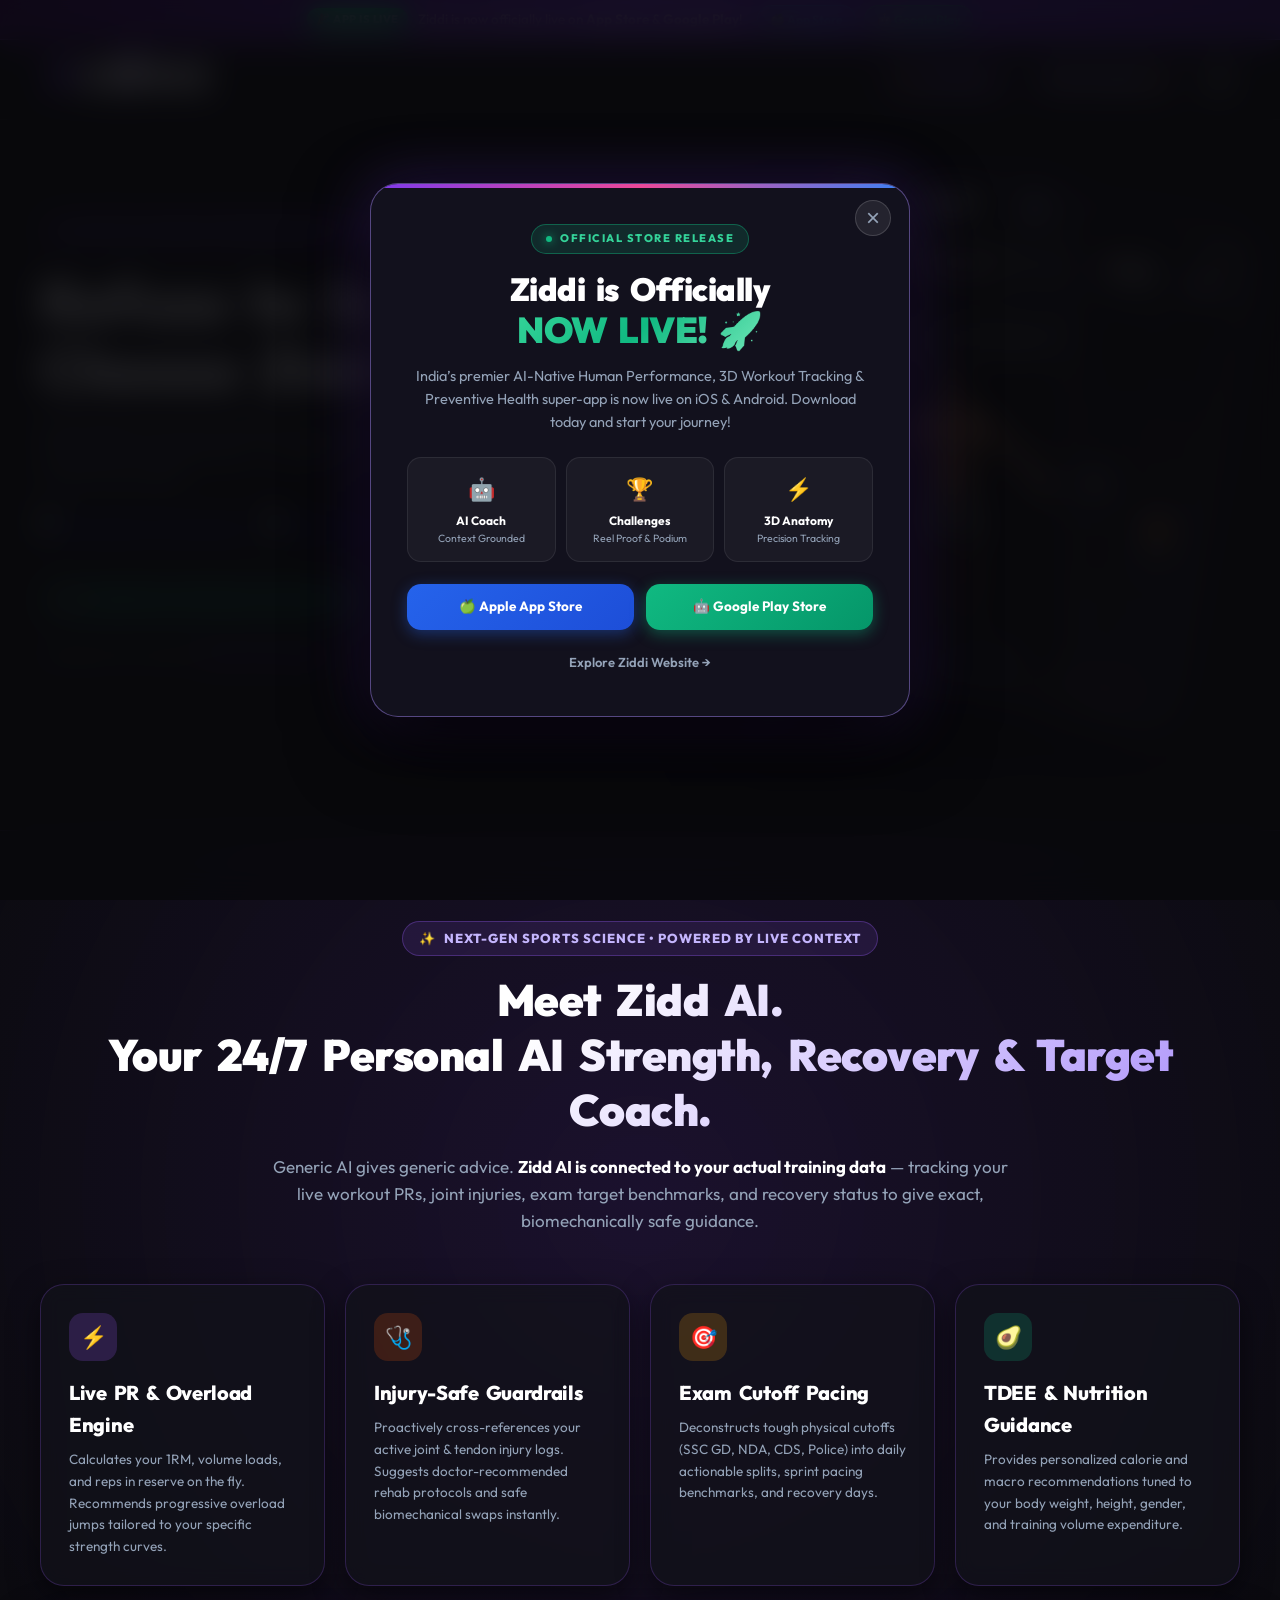
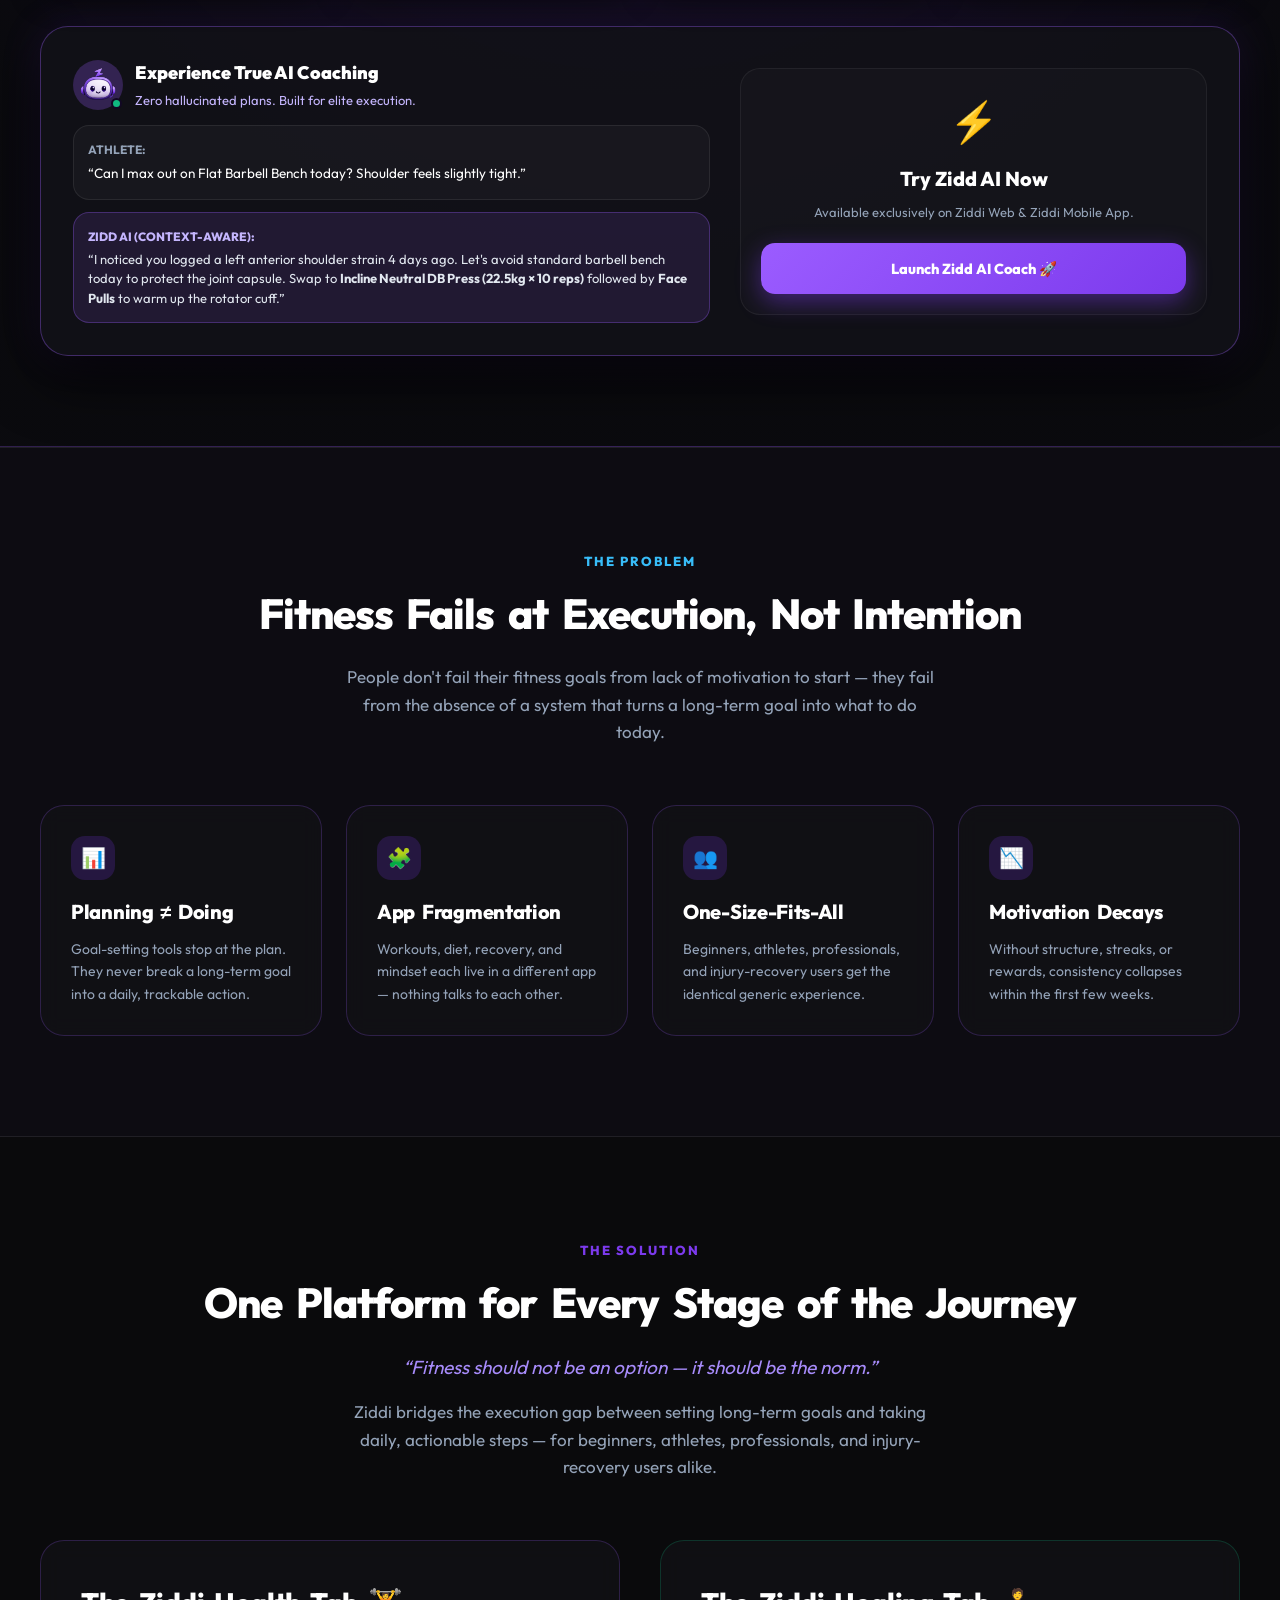
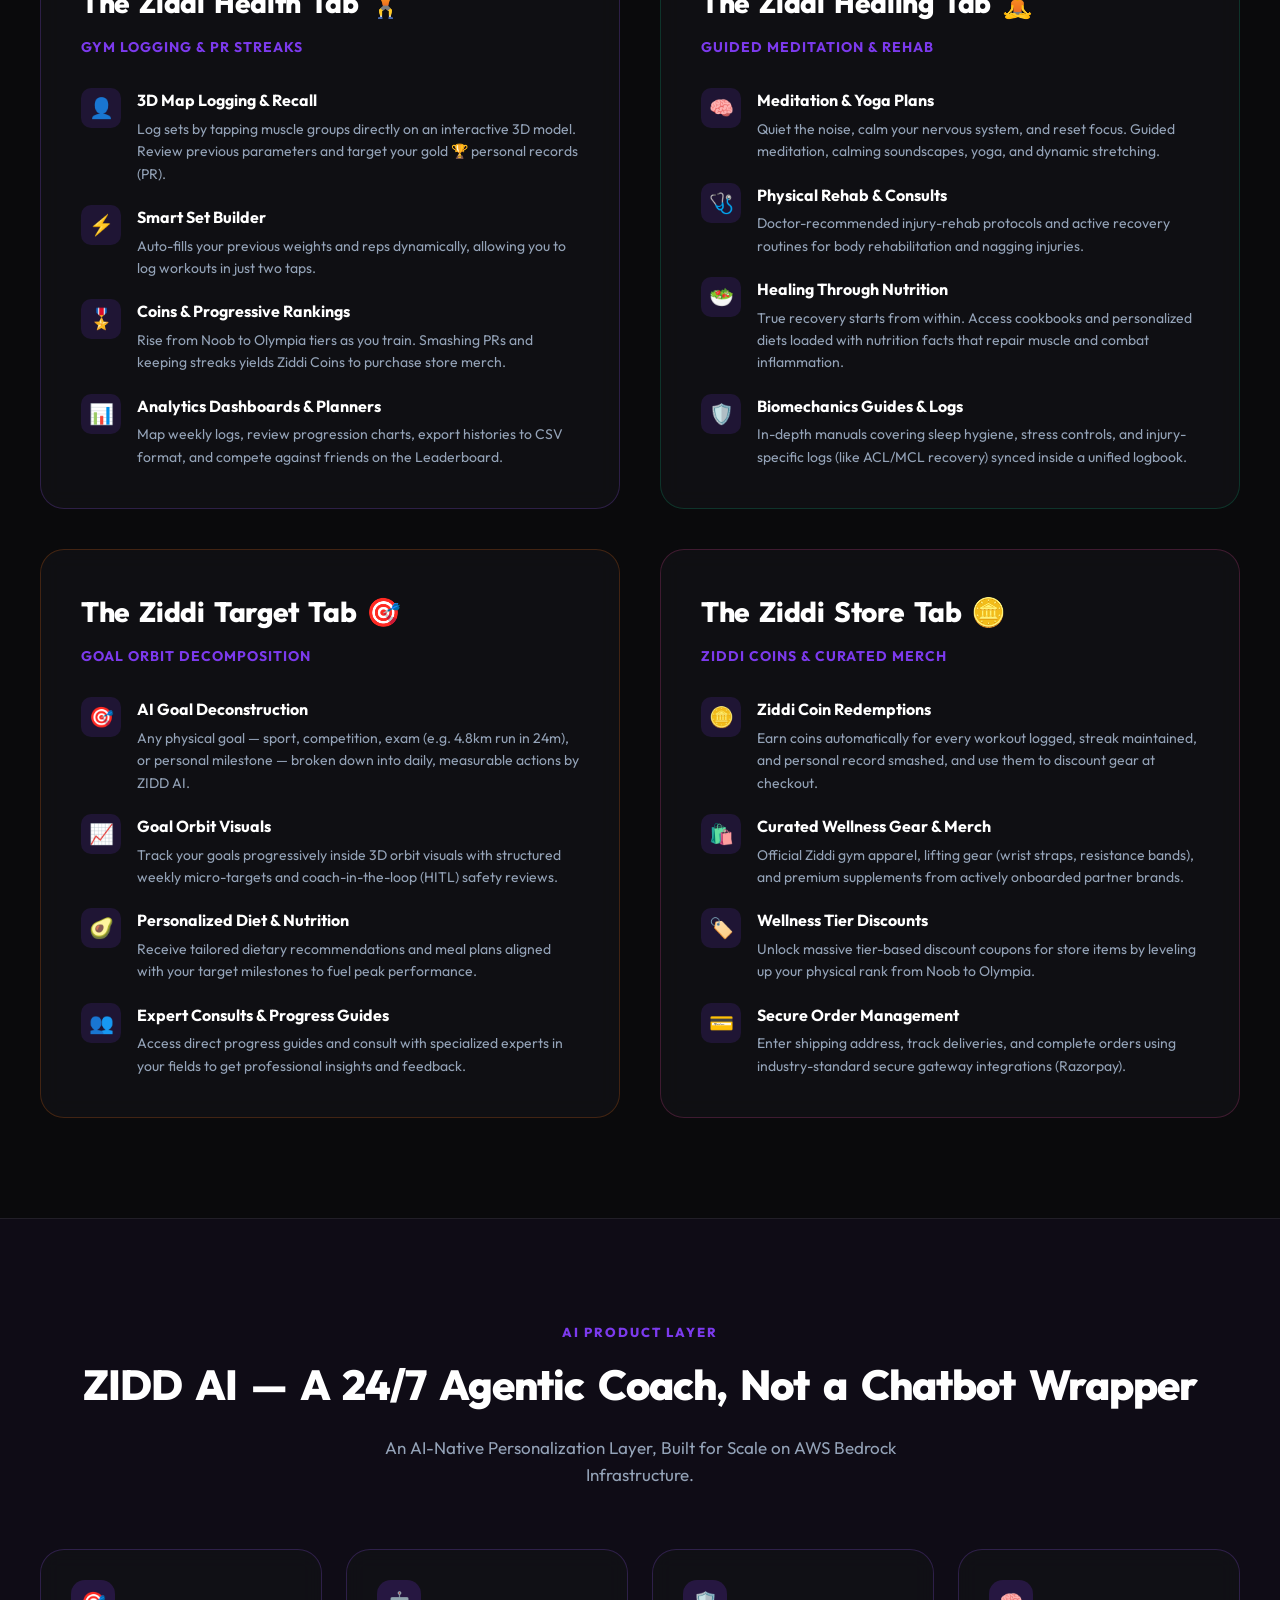
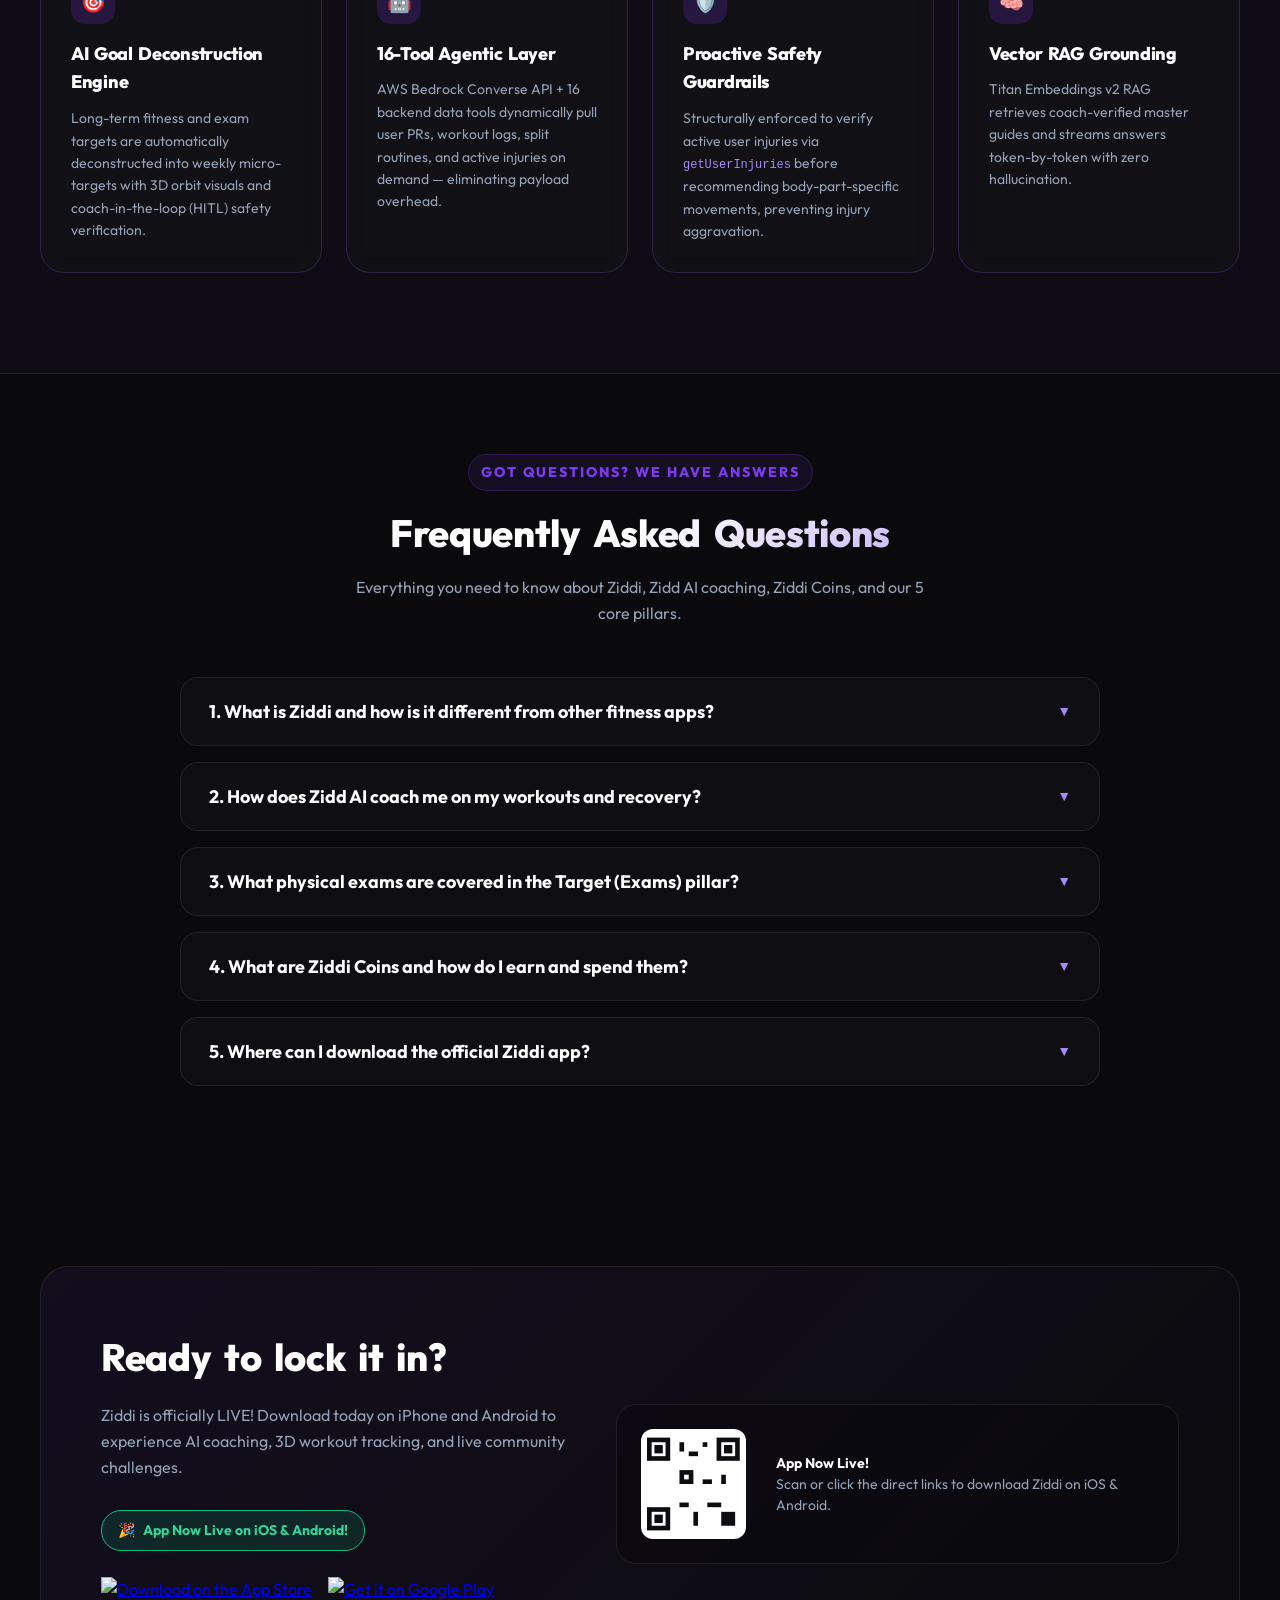
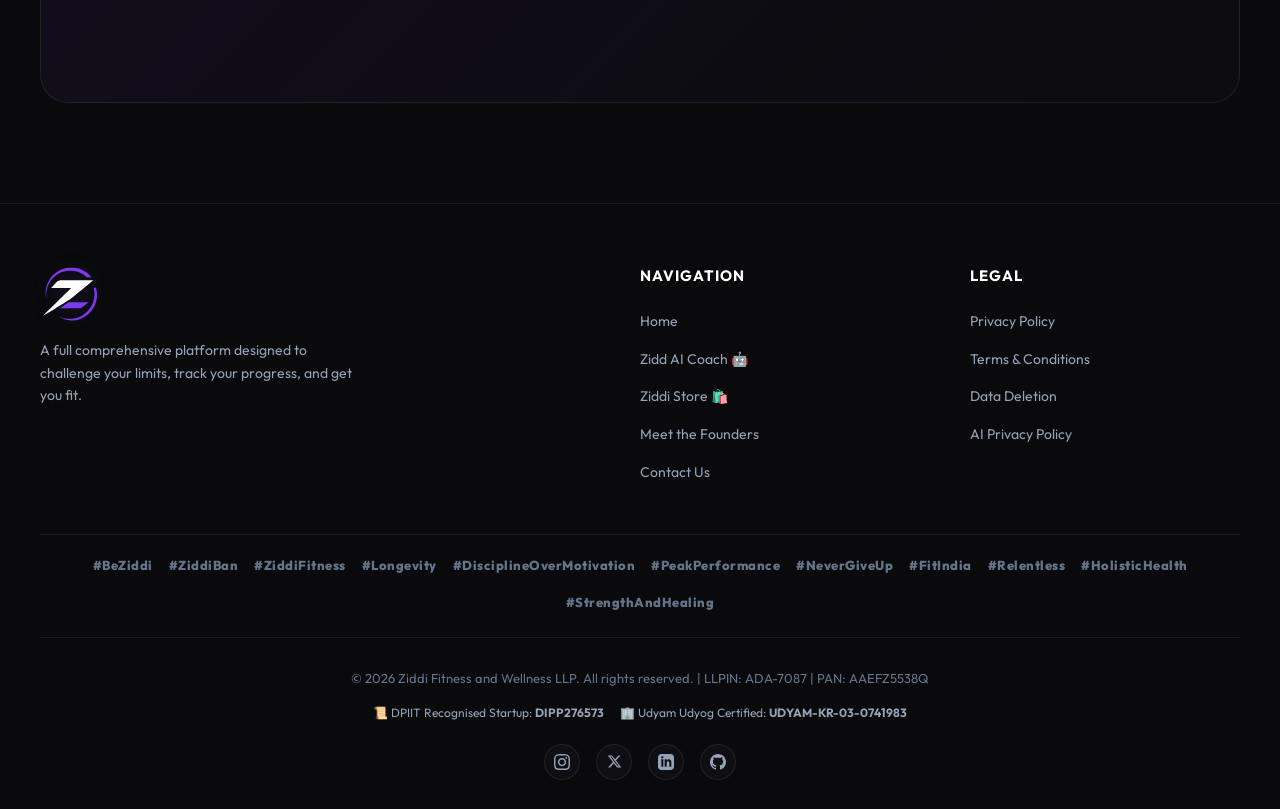
==== index.html @ 580decdd "Official App Launch: replace TestFlight & beta links with live Apple App Store & Google Play links, " ====
<!DOCTYPE html>
<html lang="en">

<script async src="https://www.googletagmanager.com/gtag/js?id=G-QQ1TR0W003"></script>
<script>
  window.dataLayer = window.dataLayer || [];
  function gtag(){dataLayer.push(arguments);}
  gtag('js', new Date());

  gtag('config', 'G-QQ1TR0W003');
</script>
<head>
<script src="/assets/ai-chat.js"></script>
<script>
  // If user is on ai.ziddiapp.com, render the AI Coach App directly without redirect loops
  if (window.location.hostname === "ai.ziddiapp.com") {
    document.addEventListener("DOMContentLoaded", () => {
      document.title = "Zidd AI — Your 24/7 Personal AI Strength, Recovery & Target Coach";
      const main = document.querySelector("main");
      if (main) {
        main.innerHTML = `
          <div class="ai-wrapper" style="position: fixed; top: 80px; bottom: 0; left: 0; right: 0; display: flex; flex-direction: column; overflow: hidden; background: #0A0A0E; z-index: 100;">
            <div id="athleteContextHud" style="display: none; flex-shrink: 0; padding: 10px 20px; background: rgba(18, 18, 24, 0.85); border-bottom: 1px solid rgba(255, 255, 255, 0.08); backdrop-filter: blur(12px); z-index: 10;"></div>
            <div id="chatMainContainer" style="flex: 1; min-height: 0; display: flex; flex-direction: column; height: 100%; position: relative; z-index: 5; overflow: hidden;"></div>
          </div>
        `;
        if (typeof ZiddAIChat !== "undefined") {
          ZiddAIChat.init();
        }
      }
    });
  }
</script>

  <meta charset="UTF-8">
  <meta name="viewport" content="width=device-width, initial-scale=1.0">
  <title>Ziddi is an AI native fitness and wellness platform</title>
  <meta name="description" content="Ziddi is an AI-native human performance & preventive health platform. Bridge the execution gap with set-by-set workout logging, Goal Orbits, injury rehab, guided meditation, and Ziddi Coins.">
  <meta name="keywords" content="Ziddi, Ziddi App, Ziddi Fitness, ZIDD AI, Ziddi Gym App, ziddiapp.com, Ziddi Health and Healing, AI workout form check app, injury recovery exercise swap AI, 3D muscle tracking workout app, voice to log gym tracker, cook with my fridge high protein recipe AI, earn rewards gym app India, SSC GD physical endurance test prep app, UP Police physical fitness training plan, army bharti physical target tracker app">
  <meta name="author" content="Ziddi Fitness and Wellness LLP">
  <link rel="canonical" href="https://www.ziddiapp.com/">

  <!-- Open Graph / Facebook / WhatsApp -->
  <meta property="og:type" content="website">
  <meta property="og:url" content="https://www.ziddiapp.com/">
  <meta property="og:title" content="Ziddi is an AI native fitness and wellness platform">
  <meta property="og:description" content="AI-native human performance platform. Bridge the execution gap with workout logging, Goal Orbits, injury rehab, guided meditation, and Ziddi Coins.">
  <meta property="og:image" content="https://www.ziddiapp.com/assets/z_vector_logo.svg">

  <!-- Twitter -->
  <meta property="twitter:card" content="summary_large_image">
  <meta property="twitter:url" content="https://www.ziddiapp.com/">
  <meta property="twitter:title" content="Ziddi is an AI native fitness and wellness platform">
  <meta property="twitter:description" content="AI-native human performance platform. Bridge the execution gap with workout logging, Goal Orbits, injury rehab, guided meditation, and Ziddi Coins.">
  <meta property="twitter:image" content="https://www.ziddiapp.com/assets/z_vector_logo.svg">

  <!-- Structured Data (JSON-LD) -->
  <script type="application/ld+json">
  {
    "@context": "https://schema.org",
    "@type": "SoftwareApplication",
    "name": "Ziddi",
    "alternateName": ["Ziddi App", "Ziddi Fitness", "ZIDD AI"],
    "operatingSystem": "iOS, Android",
    "applicationCategory": "HealthApplication",
    "url": "https://www.ziddiapp.com",
    "publisher": {
      "@type": "Organization",
      "name": "Ziddi Fitness and Wellness LLP",
      "legalName": "Ziddi Fitness and Wellness LLP",
      "alternateName": ["Ziddi", "Ziddi App"],
      "url": "https://www.ziddiapp.com",
      "logo": "https://www.ziddiapp.com/assets/favicon.png",
      "sameAs": [
        "https://www.linkedin.com/company/ziddi-app",
        "https://www.linkedin.com/in/madhwesh-anand-525802179/",
        "https://x.com/MaXx_MCFC",
        "https://github.com/maxxmadhwesh"
      ]
    },
    "offers": {
      "@type": "Offer",
      "price": "0",
      "priceCurrency": "INR"
    },
    "description": "Ziddi is an AI-native human performance & preventive health platform consolidating workout logging, injury rehab, Goal Orbits, and wellness rewards into one seamless system."
  }
  </script>

  <!-- FAQ Structured Data (JSON-LD) -->
  <script type="application/ld+json">
  {
    "@context": "https://schema.org",
    "@type": "FAQPage",
    "mainEntity": [
      {
        "@type": "Question",
        "name": "What is Ziddi and how is it different from other fitness apps?",
        "acceptedAnswer": {
          "@type": "Answer",
          "text": "Ziddi is an all-in-one Indian human performance super-app consolidating 5 core pillars into one platform: 3D-assisted Gym workout logging, Zidd AI coaching, Mind & physical recovery guided flows, government exam physical prep (SSC GD, UP Police, NDA, CDS), and an integrated wellness Store where staying fit earns you redeemable Ziddi Coins."
        }
      },
      {
        "@type": "Question",
        "name": "How does Zidd AI coach me on my workouts and recovery?",
        "acceptedAnswer": {
          "@type": "Answer",
          "text": "Zidd AI is a 24/7 sports-science AI assistant powered by LLMs and vector RAG grounding. It is dynamically connected to your personal workout logs, PRs, split routines, and active injury history to provide hyper-personalized training, recovery, and exam pacing guidance."
        }
      },
      {
        "@type": "Question",
        "name": "What physical exams are covered in the Target (Exams) pillar?",
        "acceptedAnswer": {
          "@type": "Answer",
          "text": "Ziddi provides structured physical fitness benchmarks, training plans, and progress tracking for India's toughest government recruitment physical exams — including SSC GD, UP Police, NDA, CDS, BSF GD, and state police physical standards."
        }
      },
      {
        "@type": "Question",
        "name": "What are Ziddi Coins and how do I earn and spend them?",
        "acceptedAnswer": {
          "@type": "Answer",
          "text": "Ziddi Coins are our in-app loyalty currency earned automatically by logging daily workouts, meditating, and building consistency streaks (3, 7, 14, 30, 60 & 100 days). Redeem coins in the Ziddi Store for flat cash discounts (25 Coins = ₹25 off) on apparel, supplements, and lifting gear."
        }
      },
      {
        "@type": "Question",
        "name": "Where can I download the official Ziddi app?",
        "acceptedAnswer": {
          "@type": "Answer",
          "text": "Ziddi is officially live! You can download the app right now from the Apple App Store for iPhone (iOS) and the Google Play Store for Android."
        }
      }
    ]
  }
  </script>

      <!-- Favicon for Google Search & Browsers -->
  <link rel="icon" type="image/png" sizes="512x512" href="assets/favicon.png">
  <link rel="icon" type="image/png" sizes="192x192" href="assets/favicon.png">
  <link rel="apple-touch-icon" sizes="180x180" href="assets/favicon.png">
  <link rel="shortcut icon" href="assets/favicon.png">
  <link rel="stylesheet" href="/assets/style.css?v=4.0">
  <script src="/assets/auth.js?v=4.0"></script>
  <script src="/assets/store.js?v=4.0"></script>
  <script src="/assets/subscription-modal.js?v=4.0"></script>
  <script src="/assets/launch-timer.js?v=4.0"></script>
  <script src="/assets/challenges.js?v=4.0"></script>
  <style>
    /* Home-specific Premium Styles */
    .hero-container {
      display: flex;
      align-items: center;
      justify-content: space-between;
      gap: 40px;
      padding: 100px 40px 60px 40px;
      position: relative;
      width: 100%;
      box-sizing: border-box;
    }

    .hero-content {
      flex: 1.1;
      max-width: 650px;
    }

    .hero-tagline {
      font-size: 14px;
      font-weight: 800;
      color: var(--primary);
      text-transform: uppercase;
      letter-spacing: 2px;
      margin-bottom: 20px;
      display: inline-block;
      padding: 6px 12px;
      background: rgba(124, 58, 237, 0.1);
      border: 1px solid rgba(124, 58, 237, 0.25);
      border-radius: 20px;
    }

    .hero-content h1 {
      font-size: 58px;
      font-weight: 900;
      line-height: 1.15;
      letter-spacing: -0.5px;
      word-spacing: 0.16em;
      margin-bottom: 12px;
      background: linear-gradient(135deg, #FFFFFF 50%, #A78BFA 100%);
      -webkit-background-clip: text;
      -webkit-text-fill-color: transparent;
    }

    .hero-subtitle {
      font-size: 18px;
      font-weight: 800;
      color: var(--text-primary);
      letter-spacing: 1px;
      margin-bottom: 20px;
      text-transform: uppercase;
    }

    .hero-content p {
      font-size: 17px;
      color: var(--text-secondary);
      margin-bottom: 40px;
      line-height: 1.7;
    }

    .hero-download-buttons {
      display: flex;
      align-items: center;
      gap: 16px;
      flex-wrap: wrap;
      margin-bottom: 40px;
    }

    .store-badge {
      height: 50px;
      transition: var(--transition);
      cursor: pointer;
    }

    .store-badge:hover {
      transform: translateY(-2px);
      filter: brightness(1.1);
    }

    /* Showcase Mockups Row (3 Phone Fan Layout \ | /) */
    .hero-showcase {
      flex: 1.1;
      display: flex;
      justify-content: center;
      align-items: center;
      position: relative;
      height: 560px;
      width: 100%;
      max-width: 580px;
    }

    .phone-mockup-wrapper {
      position: relative;
      width: 250px;
      height: 510px;
      transition: var(--transition);
    }

    .phone-mockup {
      width: 100%;
      height: 100%;
      background: #000;
      border: 9px solid #1E1E24;
      border-radius: 38px;
      overflow: hidden;
      box-shadow: 0 25px 60px rgba(0, 0, 0, 0.85), 0 0 35px rgba(124, 58, 237, 0.2);
      position: relative;
    }

    .phone-screen {
      width: 100%;
      height: 100%;
      object-fit: cover;
      transition: var(--transition);
    }

    /* Center mockup: Straight upright | */
    .mockup-center {
      position: absolute;
      left: 50%;
      transform: translateX(-50%);
      top: 0;
      z-index: 3;
    }

    /* Left mockup: Tilted left \ */
    .mockup-left {
      position: absolute;
      left: 20px;
      top: 30px;
      transform: rotate(-10deg);
      z-index: 2;
    }

    /* Right mockup: Tilted right / */
    .mockup-right {
      position: absolute;
      right: 20px;
      top: 30px;
      transform: rotate(10deg);
      z-index: 1;
    }

    @media (min-width: 1101px) {
      .hero-showcase:hover .mockup-left {
        transform: rotate(-14deg) translateX(-10px);
      }
      .hero-showcase:hover .mockup-right {
        transform: rotate(14deg) translateX(10px);
      }
      .hero-showcase:hover .mockup-center {
        transform: translateX(-50%) translateY(-10px) scale(1.02);
      }
    }

    .founder-tease-btn {
      color: var(--primary);
      text-decoration: none;
      font-weight: 700;
      border-bottom: 2px solid transparent;
      transition: var(--transition);
    }

    .founder-tease-btn:hover {
      border-bottom-color: var(--primary);
      color: var(--primary-hover);
    }

    /* Double Feature Section (Health & Healing) */
    .features-section {
      background: transparent;
      padding: 100px 40px;
    }

    .features-header {
      text-align: center;
      margin-bottom: 60px;
    }

    .features-header h2 {
      font-size: 42px;
      font-weight: 800;
      letter-spacing: -1px;
      margin-bottom: 16px;
    }

    .features-header p {
      font-size: 17px;
      color: var(--text-secondary);
      max-width: 600px;
      margin: 0 auto;
    }

    .dual-showcase-container {
      display: grid;
      grid-template-columns: 1fr 1fr;
      gap: 40px;
      max-width: 1200px;
      margin: 0 auto;
    }

    .showcase-block {
      background: var(--bg-card);
      border: 1px solid var(--border);
      border-radius: 24px;
      padding: 40px;
      backdrop-filter: blur(10px);
    }

    .showcase-block h3 {
      font-size: 28px;
      font-weight: 800;
      margin-bottom: 10px;
      display: flex;
      align-items: center;
      gap: 10px;
    }

    .showcase-block .accent-subtitle {
      font-size: 14px;
      font-weight: 700;
      color: var(--primary);
      text-transform: uppercase;
      letter-spacing: 1px;
      margin-bottom: 30px;
    }

    .bullet-list {
      display: flex;
      flex-direction: column;
      gap: 20px;
    }

    .bullet-item {
      display: flex;
      gap: 16px;
    }

    .bullet-icon {
      font-size: 20px;
      min-width: 40px;
      height: 40px;
      border-radius: 10px;
      background: var(--primary-glow);
      display: flex;
      justify-content: center;
      align-items: center;
      color: var(--primary);
    }

    .bullet-text h4 {
      font-size: 16px;
      font-weight: 700;
      margin-bottom: 4px;
      color: var(--text-primary);
    }

    .bullet-text p {
      font-size: 14px;
      color: var(--text-secondary);
      line-height: 1.6;
    }

    /* Download QR Banner section */
    .download-banner {
      background: linear-gradient(135deg, rgba(124, 58, 237, 0.08) 0%, rgba(13, 13, 16, 0.8) 100%);
      border: 1px solid var(--border);
      border-radius: 28px;
      padding: 60px;
      display: flex;
      align-items: center;
      justify-content: space-between;
      gap: 40px;
      margin: 100px auto;
      max-width: 1200px;
    }

    .download-banner-content h2 {
      font-size: 38px;
      font-weight: 800;
      margin-bottom: 16px;
    }

    .download-banner-content p {
      color: var(--text-secondary);
      font-size: 16px;
      margin-bottom: 30px;
      max-width: 500px;
    }

    .qr-container {
      display: flex;
      align-items: center;
      gap: 30px;
      background: rgba(0, 0, 0, 0.2);
      border: 1px solid var(--border);
      padding: 24px;
      border-radius: 20px;
    }

    .qr-code {
      width: 110px;
      height: 110px;
      background: #FFF;
      border-radius: 12px;
      padding: 6px;
      display: flex;
      justify-content: center;
      align-items: center;
    }

    .qr-svg {
      width: 100%;
      height: 100%;
    }

    .qr-text {
      font-size: 14px;
      color: var(--text-secondary);
      line-height: 1.5;
    }

    .qr-text strong {
      color: var(--text-primary);
    }

    /* Hashtags block */
    .hashtag-container {
      display: flex;
      justify-content: center;
      gap: 16px;
      flex-wrap: wrap;
      margin-top: 40px;
      padding-top: 20px;
      border-top: 1px solid var(--border);
    }

    .hashtag {
      font-size: 13px;
      font-weight: 800;
      color: var(--text-muted);
      letter-spacing: 0.5px;
      transition: var(--transition);
      cursor: default;
    }

    .hashtag:hover {
      color: var(--primary);
    }

    /* Tablet scaling (769px - 1100px): Keeps clean 6 - 6 side-by-side layout */
    @media (max-width: 1100px) and (min-width: 769px) {
      .hero-container {
        flex-direction: row;
        align-items: center;
        justify-content: space-between;
        gap: 20px;
        padding: 110px 24px 60px 24px;
        min-height: auto;
      }
      .hero-content {
        flex: 1;
        max-width: 50%;
        text-align: left;
      }
      .hero-content h1 {
        font-size: 42px;
      }
      .hero-showcase {
        flex: 1;
        max-width: 50%;
        height: 440px;
      }
      .phone-mockup-wrapper {
        width: 190px;
        height: 390px;
      }
      .phone-mockup {
        border-width: 7px;
        border-radius: 30px;
      }
      .mockup-left {
        left: 0;
        top: 20px;
        transform: rotate(-9deg) scale(0.95);
      }
      .mockup-right {
        right: 0;
        top: 20px;
        transform: rotate(9deg) scale(0.95);
      }
    }

    /* Mobile 12 - 12 stacked layout (max-width: 768px) */
    @media (max-width: 768px) {
      .hero-container {
        flex-direction: column;
        align-items: center;
        justify-content: flex-start;
        gap: 36px;
        padding: 100px 20px 80px 20px;
        text-align: center;
        min-height: auto;
      }
      .hero-content {
        width: 100%;
        max-width: 650px;
        margin-bottom: 0;
      }
      .hero-download-buttons {
        justify-content: center;
        flex-wrap: wrap;
        gap: 12px;
      }
      .hero-showcase {
        display: flex;
        justify-content: center;
        align-items: center;
        margin: 20px auto 50px auto;
        width: 100%;
        max-width: 420px;
        height: 370px;
        position: relative;
        overflow: visible;
      }
      .phone-mockup-wrapper {
        width: 165px;
        height: 340px;
      }
      .phone-mockup {
        border-width: 6px;
        border-radius: 26px;
      }
      .mockup-center {
        position: absolute;
        left: 50%;
        transform: translateX(-50%);
        top: 0;
        z-index: 3;
      }
      .mockup-left {
        position: absolute;
        left: 50%;
        right: auto;
        top: 15px;
        transform: translateX(-110%) rotate(-9deg) scale(0.9);
        z-index: 2;
      }
      .mockup-right {
        position: absolute;
        left: 50%;
        right: auto;
        top: 15px;
        transform: translateX(10%) rotate(9deg) scale(0.9);
        z-index: 1;
      }
      .features-section {
        padding: 70px 20px;
      }
      .dual-showcase-container {
        grid-template-columns: 1fr;
      }
      #download {
        padding: 0 20px !important;
      }
      .download-banner {
        flex-direction: column;
        text-align: center;
        padding: 40px 20px;
      }
      .qr-container {
        flex-direction: column;
        width: 100%;
      }
    }

    @media (max-width: 480px) {
      .hero-container {
        padding-top: 90px;
        padding-bottom: 90px;
        gap: 24px;
      }
      .hero-showcase {
        height: 320px;
        max-width: 320px;
        margin-top: 20px;
        margin-bottom: 70px;
      }
      .phone-mockup-wrapper {
        width: 130px;
        height: 270px;
      }
      .phone-mockup {
        border-width: 5px;
        border-radius: 22px;
      }
      .mockup-center {
        top: 0;
      }
      .mockup-left {
        top: 12px;
        transform: translateX(-108%) rotate(-8deg) scale(0.88);
      }
      .mockup-right {
        top: 12px;
        transform: translateX(8%) rotate(8deg) scale(0.88);
      }
      .showcase-block {
        padding: 24px;
      }
      .showcase-block h3 {
        font-size: 22px;
      }
      .bullet-icon {
        min-width: 32px;
        height: 32px;
        font-size: 16px;
      }
      .download-banner {
        padding: 30px 16px;
      }
      .download-banner-content h2 {
        font-size: 28px;
      }
    }
  </style>
</head>
<body class="has-top-banner">

  <!-- Top Announcement Banner -->
  <div class="top-announcement-banner">
    <div class="banner-content">
      <span class="banner-badge">🎉 APP IS LIVE</span>
      <span class="banner-text">Ziddi is now officially live on <strong>App Store</strong> &amp; <strong>Google Play</strong>!</span>
    </div>
    <div class="banner-actions">
      <a href="https://apps.apple.com/in/app/ziddi/id6809047218" target="_blank" rel="noopener noreferrer" class="banner-cta ios-cta">
        🍏 App Store
      </a>
      <a href="https://play.google.com/store/apps/details?id=com.ziddi.app&hl=en" target="_blank" rel="noopener noreferrer" class="banner-cta android-cta">
        🤖 Google Play
      </a>
    </div>
  </div>

  <!-- Background Accents -->
  <div class="gradient-accent glow-top-right"></div>
  <div class="gradient-accent glow-bottom-left"></div>

  <!-- Header -->
  <header id="mainHeader">
    <a href="index.html" class="logo-container">
      <picture>
        <source media="(max-width: 900px)" srcset="assets/z_vector_logo.svg">
        <img src="assets/logo.svg" alt="Ziddi Logo" class="logo-img">
      </picture>
    </a>
    <div class="header-right-actions">
      <a href="challenges.html" class="header-founders-btn" style="border-color: #A855F7; color: #C084FC;">🏆 Challenges</a>
      <a href="founders.html" class="header-founders-btn">Meet Founders 🤝</a>
      <button class="nav-menu-btn" id="menuToggle" aria-label="Toggle Navigation">
        <span></span>
        <span></span>
        <span></span>
      </button>
    </div>
  </header>

  <!-- Side Navigation Drawer -->
  <div class="drawer-backdrop" id="drawerBackdrop"></div>
  <div class="side-drawer" id="sideDrawer">
    <div style="margin-bottom: 20px;">
      <img src="assets/z_vector_logo.svg" alt="Ziddi Logo" style="height: 60px; width: auto;">
    </div>
    <a href="/" style="color: var(--text-primary);">Home</a>
    <a href="/challenges.html" class="drawer-challenge-link">
      <span>Ziddi Challenges ⚡🏆</span>
      <span class="badge-live-pulse">LIVE</span>
    </a>
    <a href="/ai.html" style="color: var(--primary); font-weight: 700;">Zidd AI Coach 🤖</a>
    <a href="/store">Ziddi Store 🛍️</a>
    <a href="/founders">Meet the Founders</a>
    <a href="/privacy">Privacy Policy</a>
    <a href="/terms">Terms & Conditions</a>
    <a href="/data-deletion">Data Deletion</a>
    <a href="/feedback">Contact Us</a>
    <a href="https://apps.apple.com/in/app/ziddi/id6809047218" target="_blank" class="drawer-login-btn" style="background: linear-gradient(135deg, #2563EB 0%, #1D4ED8 100%); margin-bottom: 6px;">🍏 Apple App Store</a>
    <a href="https://play.google.com/store/apps/details?id=com.ziddi.app&hl=en" target="_blank" class="drawer-login-btn" style="background: linear-gradient(135deg, #10B981 0%, #059669 100%);">🤖 Google Play Store</a>
  </div>

  <main>
    <!-- Hero Section -->
    <div class="hero-container">
      <div id="heroLeftContainer" class="hero-content">
        <div class="launch-announcement-highlight" onclick="window.openLaunchModal && window.openLaunchModal()">
          <span class="live-pulse-dot" style="background: #10B981; box-shadow: 0 0 12px #10B981;"></span>
          <span>🎉 Official Store Release: <strong>Ziddi App is Now Live!</strong> • Get Started</span>
        </div>
        <br>
        <span class="hero-tagline">AI-Native Human Performance Platform</span>
        <h1>Refuse to Settle.<br>Choose Ziddi.</h1>
        <p style="font-size: 16px; line-height: 1.6; color: var(--text-secondary); margin-bottom: 24px;">Ziddi bridges the execution gap between setting long-term fitness goals and taking daily, actionable steps — for beginners, athletes, professionals, and injury-recovery users alike.</p>
        
        <div class="hero-download-buttons">
          <a href="https://apps.apple.com/in/app/ziddi/id6809047218" target="_blank" rel="noopener noreferrer">
            <img src="https://upload.wikimedia.org/wikipedia/commons/3/3c/Download_on_the_App_Store_Badge.svg" alt="Download on the App Store" class="store-badge">
          </a>
          <a href="https://play.google.com/store/apps/details?id=com.ziddi.app&hl=en" target="_blank" rel="noopener noreferrer">
            <img src="https://upload.wikimedia.org/wikipedia/commons/7/78/Google_Play_Store_badge_EN.svg" alt="Get it on Google Play" class="store-badge">
          </a>
        </div>
        <div style="display:inline-flex; align-items:center; gap:8px; padding: 7px 16px; background: rgba(16, 185, 129, 0.15); border: 1px solid #10B981; border-radius: 20px; color: #34D399; font-weight: 700; font-size: 13.5px; margin-bottom: 25px; box-shadow: 0 0 15px rgba(16, 185, 129, 0.25);">
          <span>🚀</span> Available Now Worldwide on iOS &amp; Android
        </div>
        
        <p style="font-size: 14px; color: var(--text-muted);">
          Looking for the creators? <a href="founders.html" class="founder-tease-btn">Meet the Founders →</a>
        </p>
      </div>

      <!-- Mockup Grid Showcase (3 Phone Fan Layout \ | /) -->
      <div class="hero-showcase">
        <!-- Left: Mind / Healing screen mockup -->
        <div class="phone-mockup-wrapper mockup-left">
          <div class="phone-mockup">
            <img src="assets/healing.png" alt="Ziddi Mind Screen" class="phone-screen">
          </div>
        </div>

        <!-- Center: Gym / Health screen mockup -->
        <div class="phone-mockup-wrapper mockup-center">
          <div class="phone-mockup">
            <img src="assets/health.png" alt="Ziddi Health Screen" class="phone-screen">
          </div>
        </div>

        <!-- Right: Target screen mockup -->
        <div class="phone-mockup-wrapper mockup-right">
          <div class="phone-mockup">
            <img src="assets/Target.png" alt="Ziddi Target Screen" class="phone-screen">
          </div>
        </div>
      </div>
    </div>

    <!-- ═══════════════════════════════════════════════════════════════════ -->
    <!-- Zidd AI Promotional Showcase Section                               -->
    <!-- ═══════════════════════════════════════════════════════════════════ -->
    <div id="zidd-ai-section" class="features-section" style="
      background: radial-gradient(circle at 50% 30%, rgba(124, 58, 237, 0.15) 0%, rgba(10, 10, 14, 0.95) 75%);
      border-top: 1px solid rgba(155, 92, 255, 0.25);
      border-bottom: 1px solid rgba(155, 92, 255, 0.25);
      padding: 90px 24px;
      position: relative;
      overflow: hidden;
      margin-top: 30px;
      clear: both;
    ">
      <div style="max-width: 1200px; margin: 0 auto; position: relative; z-index: 2;">
        
        <!-- Header Badge & Titles -->
        <div style="text-align: center; margin-bottom: 50px;">
          <div style="
            display: inline-flex; align-items: center; gap: 8px; padding: 6px 16px;
            background: rgba(155, 92, 255, 0.12); border: 1px solid rgba(155, 92, 255, 0.3);
            border-radius: 20px; color: #C4B5FD; font-size: 13px; font-weight: 800; letter-spacing: 1px;
            text-transform: uppercase; margin-bottom: 16px;
          ">
            <span>✨</span> <span>NEXT-GEN SPORTS SCIENCE • POWERED BY LIVE CONTEXT</span>
          </div>

          <h2 style="
            font-size: 44px; font-weight: 900; letter-spacing: -0.5px; word-spacing: 0.18em; line-height: 1.25; margin-bottom: 16px;
            background: linear-gradient(135deg, #FFFFFF 40%, #A78BFA 100%);
            -webkit-background-clip: text; -webkit-text-fill-color: transparent;
          ">
            Meet Zidd AI.<br>Your 24/7 Personal AI Strength, Recovery & Target Coach.
          </h2>

          <p style="
            font-size: 17px; color: #94A3B8; max-width: 740px; margin: 0 auto; line-height: 1.6;
          ">
            Generic AI gives generic advice. <strong style="color: #FFF;">Zidd AI is connected to your actual training data</strong> — tracking your live workout PRs, joint injuries, exam target benchmarks, and recovery status to give exact, biomechanically safe guidance.
          </p>
        </div>

        <!-- 4 Key Core Pillar Cards Grid -->
        <div style="display: grid; grid-template-columns: repeat(auto-fit, minmax(260px, 1fr)); gap: 20px; margin-bottom: 40px;">
          
          <!-- Card 1: Live PR Context -->
          <div class="showcase-block glow-card glow-purple" style="
            background: rgba(18, 18, 26, 0.75); border-radius: 24px; padding: 28px; box-shadow: 0 10px 30px rgba(0,0,0,0.5);
          ">
            <div style="width: 48px; height: 48px; border-radius: 14px; background: rgba(155, 92, 255, 0.2); display: flex; align-items: center; justify-content: center; font-size: 22px; margin-bottom: 16px;">
              ⚡
            </div>
            <h3 style="font-size: 20px; font-weight: 800; color: #FFF; margin-bottom: 8px;">Live PR & Overload Engine</h3>
            <p style="font-size: 13.5px; color: #94A3B8; line-height: 1.6;">
              Calculates your 1RM, volume loads, and reps in reserve on the fly. Recommends progressive overload jumps tailored to your specific strength curves.
            </p>
          </div>

          <!-- Card 2: Injury Safe Guardrails -->
          <div class="showcase-block glow-card glow-purple" style="
            background: rgba(18, 18, 26, 0.75); border-radius: 24px; padding: 28px; box-shadow: 0 10px 30px rgba(0,0,0,0.5);
          ">
            <div style="width: 48px; height: 48px; border-radius: 14px; background: rgba(234, 88, 12, 0.2); display: flex; align-items: center; justify-content: center; font-size: 22px; margin-bottom: 16px;">
              🩺
            </div>
            <h3 style="font-size: 20px; font-weight: 800; color: #FFF; margin-bottom: 8px;">Injury-Safe Guardrails</h3>
            <p style="font-size: 13.5px; color: #94A3B8; line-height: 1.6;">
              Proactively cross-references your active joint & tendon injury logs. Suggests doctor-recommended rehab protocols and safe biomechanical swaps instantly.
            </p>
          </div>

          <!-- Card 3: Target Deconstruction -->
          <div class="showcase-block glow-card glow-purple" style="
            background: rgba(18, 18, 26, 0.75); border-radius: 24px; padding: 28px; box-shadow: 0 10px 30px rgba(0,0,0,0.5);
          ">
            <div style="width: 48px; height: 48px; border-radius: 14px; background: rgba(245, 158, 11, 0.2); display: flex; align-items: center; justify-content: center; font-size: 22px; margin-bottom: 16px;">
              🎯
            </div>
            <h3 style="font-size: 20px; font-weight: 800; color: #FFF; margin-bottom: 8px;">Exam Cutoff Pacing</h3>
            <p style="font-size: 13.5px; color: #94A3B8; line-height: 1.6;">
              Deconstructs tough physical cutoffs (SSC GD, NDA, CDS, Police) into daily actionable splits, sprint pacing benchmarks, and recovery days.
            </p>
          </div>

          <!-- Card 4: Dynamic TDEE & Nutrition -->
          <div class="showcase-block glow-card glow-purple" style="
            background: rgba(18, 18, 26, 0.75); border-radius: 24px; padding: 28px; box-shadow: 0 10px 30px rgba(0,0,0,0.5);
          ">
            <div style="width: 48px; height: 48px; border-radius: 14px; background: rgba(16, 185, 129, 0.2); display: flex; align-items: center; justify-content: center; font-size: 22px; margin-bottom: 16px;">
              🥑
            </div>
            <h3 style="font-size: 20px; font-weight: 800; color: #FFF; margin-bottom: 8px;">TDEE & Nutrition Guidance</h3>
            <p style="font-size: 13.5px; color: #94A3B8; line-height: 1.6;">
              Provides personalized calorie and macro recommendations tuned to your body weight, height, gender, and training volume expenditure.
            </p>
          </div>

        </div>

        <!-- Interactive Live Simulation Showcase Box -->
        <div style="
          background: rgba(18, 18, 24, 0.85); border: 1.5px solid rgba(155, 92, 255, 0.35);
          border-radius: 28px; padding: 32px; box-shadow: 0 20px 60px rgba(0,0,0,0.8), 0 0 40px rgba(124,58,237,0.15);
          display: flex; gap: 30px; align-items: center; justify-content: space-between; flex-wrap: wrap;
        ">
          <div style="flex: 1.2; min-width: 280px;">
            <div style="display: flex; align-items: center; gap: 12px; margin-bottom: 14px;">
              <div style="position: relative; width: 50px; height: 50px; border-radius: 25px; background: rgba(155,92,255,0.25); display: flex; align-items: center; justify-content: center;">
                <img src="assets/Zid_ai_transparent.png" alt="Zidd AI" style="width: 42px; height: 42px; object-fit: contain;">
                <span style="position: absolute; bottom: 1px; right: 1px; width: 11px; height: 11px; border-radius: 6px; background: #10B981; border: 2px solid #120824;"></span>
              </div>
              <div>
                <h4 style="font-size: 18px; font-weight: 900; color: #FFF; margin: 0;">Experience True AI Coaching</h4>
                <p style="font-size: 13px; color: #C4B5FD; margin: 2px 0 0 0;">Zero hallucinated plans. Built for elite execution.</p>
              </div>
            </div>

            <!-- Simulated Dialogue Bubble -->
            <div style="background: rgba(255,255,255,0.03); border: 1px solid rgba(255,255,255,0.08); border-radius: 16px; padding: 14px; margin-bottom: 12px;">
              <div style="font-size: 12px; color: #94A3B8; font-weight: 700; margin-bottom: 4px;">ATHLETE:</div>
              <div style="font-size: 13.5px; color: #FFF;">“Can I max out on Flat Barbell Bench today? Shoulder feels slightly tight.”</div>
            </div>

            <div style="background: rgba(155,92,255,0.12); border: 1px solid rgba(155,92,255,0.3); border-radius: 16px; padding: 14px;">
              <div style="font-size: 12px; color: #C4B5FD; font-weight: 800; margin-bottom: 4px;">ZIDD AI (CONTEXT-AWARE):</div>
              <div style="font-size: 13px; color: #E2E8F0; line-height: 1.5;">
                “I noticed you logged a left anterior shoulder strain 4 days ago. Let's avoid standard barbell bench today to protect the joint capsule. Swap to <strong>Incline Neutral DB Press (22.5kg × 10 reps)</strong> followed by <strong>Face Pulls</strong> to warm up the rotator cuff.”
              </div>
            </div>
          </div>

          <div style="flex: 0.8; min-width: 260px; text-align: center; padding: 20px; background: rgba(255,255,255,0.02); border: 1px solid rgba(255,255,255,0.06); border-radius: 20px;">
            <div style="font-size: 40px; margin-bottom: 10px;">⚡</div>
            <h4 style="font-size: 20px; font-weight: 800; color: #FFF; margin-bottom: 8px;">Try Zidd AI Now</h4>
            <p style="font-size: 13px; color: #94A3B8; line-height: 1.5; margin-bottom: 20px;">
              Available exclusively on Ziddi Web & Ziddi Mobile App.
            </p>
            <a href="/ai.html" style="
              display: inline-block; width: 100%; box-sizing: border-box; background: linear-gradient(135deg, #9B5CFF, #7C3AED);
              color: #FFF; text-decoration: none; padding: 14px 20px; border-radius: 14px; font-size: 14.5px; font-weight: 800;
              box-shadow: 0 8px 25px rgba(124, 58, 237, 0.45); transition: all 0.2s;
            ">Launch Zidd AI Coach 🚀</a>
          </div>
        </div>

      </div>
    </div>

    <!-- Problem Section -->
    <div class="features-section" style="background: rgba(18, 17, 29, 0.4); border-top: 1px solid var(--border); border-bottom: 1px solid var(--border);">
      <div class="features-header">
        <span style="color: #38BDF8; font-weight: 800; text-transform: uppercase; letter-spacing: 2px; font-size: 13px; margin-bottom: 8px; display: inline-block;">The Problem</span>
        <h2>Fitness Fails at Execution, Not Intention</h2>
        <p>People don't fail their fitness goals from lack of motivation to start — they fail from the absence of a system that turns a long-term goal into what to do today.</p>
      </div>

      <div style="display: grid; grid-template-columns: repeat(auto-fit, minmax(260px, 1fr)); gap: 24px; max-width: 1200px; margin: 0 auto;">
        
        <div class="showcase-block glow-card glow-purple" style="padding: 30px;">
          <div style="width: 44px; height: 44px; border-radius: 14px; background: rgba(124, 58, 237, 0.2); color: #A78BFA; display: flex; align-items: center; justify-content: center; font-size: 20px; margin-bottom: 16px;">📊</div>
          <h3 style="font-size: 20px; margin-bottom: 10px;">Planning ≠ Doing</h3>
          <p style="font-size: 14px; color: var(--text-secondary); line-height: 1.6;">Goal-setting tools stop at the plan. They never break a long-term goal into a daily, trackable action.</p>
        </div>

        <div class="showcase-block glow-card glow-purple" style="padding: 30px;">
          <div style="width: 44px; height: 44px; border-radius: 14px; background: rgba(124, 58, 237, 0.2); color: #A78BFA; display: flex; align-items: center; justify-content: center; font-size: 20px; margin-bottom: 16px;">🧩</div>
          <h3 style="font-size: 20px; margin-bottom: 10px;">App Fragmentation</h3>
          <p style="font-size: 14px; color: var(--text-secondary); line-height: 1.6;">Workouts, diet, recovery, and mindset each live in a different app — nothing talks to each other.</p>
        </div>

        <div class="showcase-block glow-card glow-purple" style="padding: 30px;">
          <div style="width: 44px; height: 44px; border-radius: 14px; background: rgba(124, 58, 237, 0.2); color: #A78BFA; display: flex; align-items: center; justify-content: center; font-size: 20px; margin-bottom: 16px;">👥</div>
          <h3 style="font-size: 20px; margin-bottom: 10px;">One-Size-Fits-All</h3>
          <p style="font-size: 14px; color: var(--text-secondary); line-height: 1.6;">Beginners, athletes, professionals, and injury-recovery users get the identical generic experience.</p>
        </div>

        <div class="showcase-block glow-card glow-purple" style="padding: 30px;">
          <div style="width: 44px; height: 44px; border-radius: 14px; background: rgba(124, 58, 237, 0.2); color: #A78BFA; display: flex; align-items: center; justify-content: center; font-size: 20px; margin-bottom: 16px;">📉</div>
          <h3 style="font-size: 20px; margin-bottom: 10px;">Motivation Decays</h3>
          <p style="font-size: 14px; color: var(--text-secondary); line-height: 1.6;">Without structure, streaks, or rewards, consistency collapses within the first few weeks.</p>
        </div>

      </div>
    </div>

    <!-- Core Platform Solution Features -->
    <div class="features-section">
      <div class="features-header">
        <span style="color: var(--primary); font-weight: 800; text-transform: uppercase; letter-spacing: 2px; font-size: 13px; margin-bottom: 8px; display: inline-block;">The Solution</span>
        <h2>One Platform for Every Stage of the Journey</h2>
        <blockquote style="font-size: 19px; font-style: italic; color: #A78BFA; margin: 12px auto 16px auto; max-width: 700px;">“Fitness should not be an option — it should be the norm.”</blockquote>
        <p>Ziddi bridges the execution gap between setting long-term goals and taking daily, actionable steps — for beginners, athletes, professionals, and injury-recovery users alike.</p>
      </div>

      <div class="dual-showcase-container">
        
        <!-- Health Section -->
        <div class="showcase-block glow-card glow-purple">
          <h3>The Ziddi Health Tab 🏋️</h3>
          <div class="accent-subtitle">Gym Logging & PR Streaks</div>
          <div class="bullet-list">
            
            <div class="bullet-item">
              <div class="bullet-icon">👤</div>
              <div class="bullet-text">
                <h4>3D Map Logging & Recall</h4>
                <p>Log sets by tapping muscle groups directly on an interactive 3D model. Review previous parameters and target your gold 🏆 personal records (PR).</p>
              </div>
            </div>

            <div class="bullet-item">
              <div class="bullet-icon">⚡</div>
              <div class="bullet-text">
                <h4>Smart Set Builder</h4>
                <p>Auto-fills your previous weights and reps dynamically, allowing you to log workouts in just two taps.</p>
              </div>
            </div>

            <div class="bullet-item">
              <div class="bullet-icon">🎖️</div>
              <div class="bullet-text">
                <h4>Coins & Progressive Rankings</h4>
                <p>Rise from Noob to Olympia tiers as you train. Smashing PRs and keeping streaks yields Ziddi Coins to purchase store merch.</p>
              </div>
            </div>

            <div class="bullet-item">
              <div class="bullet-icon">📊</div>
              <div class="bullet-text">
                <h4>Analytics Dashboards & Planners</h4>
                <p>Map weekly logs, review progression charts, export histories to CSV format, and compete against friends on the Leaderboard.</p>
              </div>
            </div>

          </div>
        </div>

        <!-- Healing Section -->
        <div class="showcase-block glow-card glow-green">
          <h3>The Ziddi Healing Tab 🧘</h3>
          <div class="accent-subtitle">Guided Meditation & Rehab</div>
          <div class="bullet-list">
            
            <div class="bullet-item">
              <div class="bullet-icon">🧠</div>
              <div class="bullet-text">
                <h4>Meditation & Yoga Plans</h4>
                <p>Quiet the noise, calm your nervous system, and reset focus. Guided meditation, calming soundscapes, yoga, and dynamic stretching.</p>
              </div>
            </div>

            <div class="bullet-item">
              <div class="bullet-icon">🩺</div>
              <div class="bullet-text">
                <h4>Physical Rehab & Consults</h4>
                <p>Doctor-recommended injury-rehab protocols and active recovery routines for body rehabilitation and nagging injuries.</p>
              </div>
            </div>

            <div class="bullet-item">
              <div class="bullet-icon">🥗</div>
              <div class="bullet-text">
                <h4>Healing Through Nutrition</h4>
                <p>True recovery starts from within. Access cookbooks and personalized diets loaded with nutrition facts that repair muscle and combat inflammation.</p>
              </div>
            </div>

            <div class="bullet-item">
              <div class="bullet-icon">🛡️</div>
              <div class="bullet-text">
                <h4>Biomechanics Guides & Logs</h4>
                <p>In-depth manuals covering sleep hygiene, stress controls, and injury-specific logs (like ACL/MCL recovery) synced inside a unified logbook.</p>
              </div>
            </div>

          </div>
        </div>

        <!-- Target Section -->
        <div class="showcase-block glow-card glow-orange">
          <h3>The Ziddi Target Tab 🎯</h3>
          <div class="accent-subtitle">Goal Orbit Decomposition</div>
          <div class="bullet-list">
            
            <div class="bullet-item">
              <div class="bullet-icon">🎯</div>
              <div class="bullet-text">
                <h4>AI Goal Deconstruction</h4>
                <p>Any physical goal — sport, competition, exam (e.g. 4.8km run in 24m), or personal milestone — broken down into daily, measurable actions by ZIDD AI.</p>
              </div>
            </div>

            <div class="bullet-item">
              <div class="bullet-icon">📈</div>
              <div class="bullet-text">
                <h4>Goal Orbit Visuals</h4>
                <p>Track your goals progressively inside 3D orbit visuals with structured weekly micro-targets and coach-in-the-loop (HITL) safety reviews.</p>
              </div>
            </div>

            <div class="bullet-item">
              <div class="bullet-icon">🥑</div>
              <div class="bullet-text">
                <h4>Personalized Diet & Nutrition</h4>
                <p>Receive tailored dietary recommendations and meal plans aligned with your target milestones to fuel peak performance.</p>
              </div>
            </div>

            <div class="bullet-item">
              <div class="bullet-icon">👥</div>
              <div class="bullet-text">
                <h4>Expert Consults & Progress Guides</h4>
                <p>Access direct progress guides and consult with specialized experts in your fields to get professional insights and feedback.</p>
              </div>
            </div>

          </div>
        </div>

        <!-- Store Section -->
        <div class="showcase-block glow-card glow-pink">
          <h3>The Ziddi Store Tab 🪙</h3>
          <div class="accent-subtitle">Ziddi Coins & Curated Merch</div>
          <div class="bullet-list">
            
            <div class="bullet-item">
              <div class="bullet-icon">🪙</div>
              <div class="bullet-text">
                <h4>Ziddi Coin Redemptions</h4>
                <p>Earn coins automatically for every workout logged, streak maintained, and personal record smashed, and use them to discount gear at checkout.</p>
              </div>
            </div>

            <div class="bullet-item">
              <div class="bullet-icon">🛍️</div>
              <div class="bullet-text">
                <h4>Curated Wellness Gear & Merch</h4>
                <p>Official Ziddi gym apparel, lifting gear (wrist straps, resistance bands), and premium supplements from actively onboarded partner brands.</p>
              </div>
            </div>

            <div class="bullet-item">
              <div class="bullet-icon">🏷️</div>
              <div class="bullet-text">
                <h4>Wellness Tier Discounts</h4>
                <p>Unlock massive tier-based discount coupons for store items by leveling up your physical rank from Noob to Olympia.</p>
              </div>
            </div>

            <div class="bullet-item">
              <div class="bullet-icon">💳</div>
              <div class="bullet-text">
                <h4>Secure Order Management</h4>
                <p>Enter shipping address, track deliveries, and complete orders using industry-standard secure gateway integrations (Razorpay).</p>
              </div>
            </div>

          </div>
        </div>

      </div>
    </div>

    <!-- AI Product Innovation Layer Section -->
    <div class="features-section" style="background: rgba(124, 58, 237, 0.04); border-top: 1px solid var(--border); border-bottom: 1px solid var(--border);">
      <div class="features-header">
        <span style="color: var(--primary); font-weight: 800; text-transform: uppercase; letter-spacing: 2px; font-size: 13px; margin-bottom: 8px; display: inline-block;">AI Product Layer</span>
        <h2>ZIDD AI — A 24/7 Agentic Coach, Not a Chatbot Wrapper</h2>
        <p>An AI-Native Personalization Layer, Built for Scale on AWS Bedrock Infrastructure.</p>
      </div>

      <div style="display: grid; grid-template-columns: repeat(auto-fit, minmax(260px, 1fr)); gap: 24px; max-width: 1200px; margin: 0 auto;">
        
        <div class="showcase-block glow-card glow-purple" style="padding: 30px;">
          <div style="width: 44px; height: 44px; border-radius: 14px; background: rgba(124, 58, 237, 0.2); color: #A78BFA; display: flex; align-items: center; justify-content: center; font-size: 20px; margin-bottom: 16px;">🎯</div>
          <h3 style="font-size: 18px; margin-bottom: 10px;">AI Goal Deconstruction Engine</h3>
          <p style="font-size: 14px; color: var(--text-secondary); line-height: 1.6;">Long-term fitness and exam targets are automatically deconstructed into weekly micro-targets with 3D orbit visuals and coach-in-the-loop (HITL) safety verification.</p>
        </div>

        <div class="showcase-block glow-card glow-purple" style="padding: 30px;">
          <div style="width: 44px; height: 44px; border-radius: 14px; background: rgba(124, 58, 237, 0.2); color: #A78BFA; display: flex; align-items: center; justify-content: center; font-size: 20px; margin-bottom: 16px;">🤖</div>
          <h3 style="font-size: 18px; margin-bottom: 10px;">16-Tool Agentic Layer</h3>
          <p style="font-size: 14px; color: var(--text-secondary); line-height: 1.6;">AWS Bedrock Converse API + 16 backend data tools dynamically pull user PRs, workout logs, split routines, and active injuries on demand — eliminating payload overhead.</p>
        </div>

        <div class="showcase-block glow-card glow-purple" style="padding: 30px;">
          <div style="width: 44px; height: 44px; border-radius: 14px; background: rgba(124, 58, 237, 0.2); color: #A78BFA; display: flex; align-items: center; justify-content: center; font-size: 20px; margin-bottom: 16px;">🛡️</div>
          <h3 style="font-size: 18px; margin-bottom: 10px;">Proactive Safety Guardrails</h3>
          <p style="font-size: 14px; color: var(--text-secondary); line-height: 1.6;">Structurally enforced to verify active user injuries via <code style="color:#A78BFA; font-size:12px;">getUserInjuries</code> before recommending body-part-specific movements, preventing injury aggravation.</p>
        </div>

        <div class="showcase-block glow-card glow-purple" style="padding: 30px;">
          <div style="width: 44px; height: 44px; border-radius: 14px; background: rgba(124, 58, 237, 0.2); color: #A78BFA; display: flex; align-items: center; justify-content: center; font-size: 20px; margin-bottom: 16px;">🧠</div>
          <h3 style="font-size: 18px; margin-bottom: 10px;">Vector RAG Grounding</h3>
          <p style="font-size: 14px; color: var(--text-secondary); line-height: 1.6;">Titan Embeddings v2 RAG retrieves coach-verified master guides and streams answers token-by-token with zero hallucination.</p>
        </div>

      </div>
    </div>

    <!-- Ziddi Community Challenges Section & Top 3 Podium Mount -->
    <div id="homeChallengesMount"></div>

    <!-- FAQ Section -->
    <section id="faq" style="padding: 80px 40px; max-width: 1000px; margin: 0 auto;">
      <div style="text-align: center; margin-bottom: 50px;">
        <span class="hero-tagline" style="margin-bottom: 12px;">Got Questions? We Have Answers</span>
        <h2 style="font-size: 38px; font-weight: 800; background: linear-gradient(135deg, #FFFFFF 50%, #A78BFA 100%); -webkit-background-clip: text; -webkit-text-fill-color: transparent; margin-bottom: 12px;">Frequently Asked Questions</h2>
        <p style="color: var(--text-secondary); font-size: 16px; max-width: 600px; margin: 0 auto;">Everything you need to know about Ziddi, Zidd AI coaching, Ziddi Coins, and our 5 core pillars.</p>
      </div>

      <div class="faq-accordion-list" style="display: flex; flex-direction: column; gap: 16px;">
        
        <!-- FAQ 1 -->
        <div class="faq-item" style="background: rgba(18, 18, 22, 0.75); border: 1px solid var(--border); border-radius: 18px; overflow: hidden; transition: border-color 0.3s ease;">
          <button class="faq-header" onclick="toggleFaq(this)" style="width: 100%; display: flex; justify-content: space-between; align-items: center; padding: 22px 28px; background: none; border: none; color: #FFF; font-size: 18px; font-weight: 700; text-align: left; cursor: pointer; font-family: var(--font);">
            <span>1. What is Ziddi and how is it different from other fitness apps?</span>
            <span class="faq-icon" style="font-size: 14px; transition: transform 0.3s ease; color: #A78BFA;">▼</span>
          </button>
          <div class="faq-body" style="max-height: 0; overflow: hidden; transition: max-height 0.35s cubic-bezier(0.4, 0, 0.2, 1); padding: 0 28px;">
            <p style="color: var(--text-secondary); line-height: 1.7; font-size: 15px; padding-bottom: 22px;">
              Ziddi (ज़िद्दी — meaning <em>determined</em> or <em>stubborn-willed</em>) is an all-in-one Indian human performance super-app. Instead of forcing you to use 4 separate apps for gym tracking, meditation, exam prep, and supplements, Ziddi consolidates 5 core pillars into one unified platform: 3D Gym workout logging, Zidd AI coaching, Mind &amp; physical recovery guided flows, government exam physical prep (SSC GD, UP Police, NDA, CDS), and an integrated wellness Store where staying fit earns you redeemable Ziddi Coins.
            </p>
          </div>
        </div>

        <!-- FAQ 2 -->
        <div class="faq-item" style="background: rgba(18, 18, 22, 0.75); border: 1px solid var(--border); border-radius: 18px; overflow: hidden; transition: border-color 0.3s ease;">
          <button class="faq-header" onclick="toggleFaq(this)" style="width: 100%; display: flex; justify-content: space-between; align-items: center; padding: 22px 28px; background: none; border: none; color: #FFF; font-size: 18px; font-weight: 700; text-align: left; cursor: pointer; font-family: var(--font);">
            <span>2. How does Zidd AI coach me on my workouts and recovery?</span>
            <span class="faq-icon" style="font-size: 14px; transition: transform 0.3s ease; color: #A78BFA;">▼</span>
          </button>
          <div class="faq-body" style="max-height: 0; overflow: hidden; transition: max-height 0.35s cubic-bezier(0.4, 0, 0.2, 1); padding: 0 28px;">
            <p style="color: var(--text-secondary); line-height: 1.7; font-size: 15px; padding-bottom: 22px;">
              Zidd AI is a 24/7 sports-science AI assistant powered by LLMs and vector RAG grounding. Unlike generic chatbots, Zidd AI is dynamically grounded in your personal training data — including your personal records (PRs), recent workout logs, split routines, and active injury history. It delivers hyper-personalized guidance on progressive overload, exercise substitutions, recovery protocols, and exam pacing strategies.
            </p>
          </div>
        </div>

        <!-- FAQ 3 -->
        <div class="faq-item" style="background: rgba(18, 18, 22, 0.75); border: 1px solid var(--border); border-radius: 18px; overflow: hidden; transition: border-color 0.3s ease;">
          <button class="faq-header" onclick="toggleFaq(this)" style="width: 100%; display: flex; justify-content: space-between; align-items: center; padding: 22px 28px; background: none; border: none; color: #FFF; font-size: 18px; font-weight: 700; text-align: left; cursor: pointer; font-family: var(--font);">
            <span>3. What physical exams are covered in the Target (Exams) pillar?</span>
            <span class="faq-icon" style="font-size: 14px; transition: transform 0.3s ease; color: #A78BFA;">▼</span>
          </button>
          <div class="faq-body" style="max-height: 0; overflow: hidden; transition: max-height 0.35s cubic-bezier(0.4, 0, 0.2, 1); padding: 0 28px;">
            <p style="color: var(--text-secondary); line-height: 1.7; font-size: 15px; padding-bottom: 22px;">
              The Exams pillar is built specifically for Indian government recruitment exams with physical endurance benchmarks — such as SSC GD (1.6km / 5km runs), UP Police Constable &amp; Sub-Inspector physicals, NDA, CDS, BSF GD, and state police recruitment standards. Ziddi provides official cutoff tracking, mock attempt logging, pacing calculators, and downloadable exam prep guides.
            </p>
          </div>
        </div>

        <!-- FAQ 4 -->
        <div class="faq-item" style="background: rgba(18, 18, 22, 0.75); border: 1px solid var(--border); border-radius: 18px; overflow: hidden; transition: border-color 0.3s ease;">
          <button class="faq-header" onclick="toggleFaq(this)" style="width: 100%; display: flex; justify-content: space-between; align-items: center; padding: 22px 28px; background: none; border: none; color: #FFF; font-size: 18px; font-weight: 700; text-align: left; cursor: pointer; font-family: var(--font);">
            <span>4. What are Ziddi Coins and how do I earn and spend them?</span>
            <span class="faq-icon" style="font-size: 14px; transition: transform 0.3s ease; color: #A78BFA;">▼</span>
          </button>
          <div class="faq-body" style="max-height: 0; overflow: hidden; transition: max-height 0.35s cubic-bezier(0.4, 0, 0.2, 1); padding: 0 28px;">
            <p style="color: var(--text-secondary); line-height: 1.7; font-size: 15px; padding-bottom: 22px;">
              Ziddi Coins bridge your daily fitness discipline with real shopping rewards. You earn coins automatically by logging workouts, completing yoga sessions, and reaching streak milestones (3, 7, 14, 30, 60, and 100 days). You can redeem your coins directly at checkout in the Ziddi Store for flat cash discounts (25 Coins = ₹25 off) or percentage-based product discounts on apparel, lifting gear, and supplements.
            </p>
          </div>
        </div>

        <!-- FAQ 5 -->
        <div class="faq-item" style="background: rgba(18, 18, 22, 0.75); border: 1px solid var(--border); border-radius: 18px; overflow: hidden; transition: border-color 0.3s ease;">
          <button class="faq-header" onclick="toggleFaq(this)" style="width: 100%; display: flex; justify-content: space-between; align-items: center; padding: 22px 28px; background: none; border: none; color: #FFF; font-size: 18px; font-weight: 700; text-align: left; cursor: pointer; font-family: var(--font);">
            <span>5. Where can I download the official Ziddi app?</span>
            <span class="faq-icon" style="font-size: 14px; transition: transform 0.3s ease; color: #A78BFA;">▼</span>
          </button>
          <div class="faq-body" style="max-height: 0; overflow: hidden; transition: max-height 0.35s cubic-bezier(0.4, 0, 0.2, 1); padding: 0 28px;">
            <p style="color: var(--text-secondary); line-height: 1.7; font-size: 15px; padding-bottom: 22px;">
              Yes! Ziddi is now officially live for everyone worldwide! You can download it directly from the <a href="https://apps.apple.com/in/app/ziddi/id6809047218" target="_blank" style="color: #60A5FA; font-weight: 700;">Apple App Store</a> for iPhone and the <a href="https://play.google.com/store/apps/details?id=com.ziddi.app&hl=en" target="_blank" style="color: #34D399; font-weight: 700;">Google Play Store</a> for Android. Start tracking workouts, claiming challenges, and earning Ziddi Coins today!
            </p>
          </div>
        </div>

      </div>
    </section>

    <script>
      function toggleFaq(btn) {
        const item = btn.parentElement;
        const body = item.querySelector('.faq-body');
        const icon = btn.querySelector('.faq-icon');
        const isOpen = body.style.maxHeight && body.style.maxHeight !== '0px';

        document.querySelectorAll('.faq-body').forEach(b => b.style.maxHeight = '0px');
        document.querySelectorAll('.faq-icon').forEach(i => i.style.transform = 'rotate(0deg)');
        document.querySelectorAll('.faq-item').forEach(el => el.style.borderColor = 'var(--border)');

        if (!isOpen) {
          body.style.maxHeight = body.scrollHeight + 'px';
          icon.style.transform = 'rotate(180deg)';
          item.style.borderColor = 'rgba(124, 58, 237, 0.4)';
        }
      }
    </script>

    <!-- Download QR Section -->
    <section id="download" style="padding: 0 40px;">
      <div class="download-banner">
        <div class="download-banner-content">
          <h2>Ready to lock it in?</h2>
          <p>Ziddi is officially LIVE! Download today on iPhone and Android to experience AI coaching, 3D workout tracking, and live community challenges.</p>
          <div style="display:inline-flex; align-items:center; gap:8px; padding: 8px 16px; background: rgba(16, 185, 129, 0.15); border: 1px solid #10B981; border-radius: 20px; color: #34D399; font-weight: 700; font-size: 14px; margin-bottom: 16px;">
            <span>🎉</span> App Now Live on iOS &amp; Android!
          </div>
          <div class="hero-download-buttons" style="margin-top: 10px;">
            <a href="https://apps.apple.com/in/app/ziddi/id6809047218" target="_blank" rel="noopener noreferrer">
              <img src="https://upload.wikimedia.org/wikipedia/commons/3/3c/Download_on_the_App_Store_Badge.svg" alt="Download on the App Store" class="store-badge">
            </a>
            <a href="https://play.google.com/store/apps/details?id=com.ziddi.app&hl=en" target="_blank" rel="noopener noreferrer">
              <img src="https://upload.wikimedia.org/wikipedia/commons/7/78/Google_Play_Store_badge_EN.svg" alt="Get it on Google Play" class="store-badge">
            </a>
          </div>
        </div>

        <div class="qr-container">
          <div class="qr-code">
            <!-- Inline SVG representing standard QR pattern -->
            <svg class="qr-svg" viewBox="0 0 100 100" xmlns="http://www.w3.org/2000/svg">
              <rect x="0" y="0" width="25" height="25" fill="#0D0D11" />
              <rect x="5" y="5" width="15" height="15" fill="#FFF" />
              <rect x="8" y="8" width="9" height="9" fill="#0D0D11" />
              
              <rect x="75" y="0" width="25" height="25" fill="#0D0D11" />
              <rect x="80" y="5" width="15" height="15" fill="#FFF" />
              <rect x="83" y="8" width="9" height="9" fill="#0D0D11" />
              
              <rect x="0" y="75" width="25" height="25" fill="#0D0D11" />
              <rect x="5" y="80" width="15" height="15" fill="#FFF" />
              <rect x="8" y="83" width="9" height="9" fill="#0D0D11" />
              
              <!-- Random QR bits -->
              <rect x="35" y="5" width="5" height="10" fill="#0D0D11" />
              <rect x="45" y="15" width="10" height="5" fill="#0D0D11" />
              <rect x="60" y="5" width="5" height="5" fill="#0D0D11" />
              <rect x="35" y="35" width="15" height="15" fill="#0D0D11" />
              <rect x="40" y="40" width="5" height="5" fill="#FFF" />
              <rect x="60" y="45" width="10" height="5" fill="#0D0D11" />
              <rect x="80" y="40" width="5" height="10" fill="#0D0D11" />
              <rect x="35" y="70" width="10" height="5" fill="#0D0D11" />
              <rect x="50" y="80" width="5" height="15" fill="#0D0D11" />
              <rect x="65" y="70" width="15" height="5" fill="#0D0D11" />
              <rect x="80" y="80" width="15" height="15" fill="#0D0D11" />
            </svg>
          </div>
          <div class="qr-text">
            <strong>App Now Live!</strong><br>
            Scan or click the direct links to download Ziddi on iOS &amp; Android.
          </div>
        </div>
      </div>
    </section>
  </main>

  <!-- Footer -->
  <footer>
    <div class="footer-grid">
      <div class="footer-brand">
        <a href="index.html" class="logo-container" style="padding:0;">
          <img src="assets/z_vector_logo.svg" alt="Ziddi Logo" class="logo-img" style="height: 60px;">
        </a>
        <p>A full comprehensive platform designed to challenge your limits, track your progress, and get you fit.</p>
      </div>
      <div class="footer-links">
        <h4>Navigation</h4>
        <ul>
          <li><a href="index.html">Home</a></li>
          <li><a href="ai.html">Zidd AI Coach 🤖</a></li>
          <li><a href="store.html">Ziddi Store 🛍️</a></li>
          <li><a href="founders.html">Meet the Founders</a></li>
          <li><a href="feedback.html">Contact Us</a></li>
        </ul>
      </div>
      <div class="footer-links">
        <h4>Legal</h4>
        <ul>
          <li><a href="privacy.html">Privacy Policy</a></li>
          <li><a href="terms.html">Terms & Conditions</a></li>
          <li><a href="data-deletion.html">Data Deletion</a></li>
          <li><a href="ai-privacy.html">AI Privacy Policy</a></li>
        </ul>
      </div>
    </div>

    <!-- Hashtags Row (Centered, All Age Groups) -->
    <div class="hashtag-container">
      <span class="hashtag">#BeZiddi</span>
      <span class="hashtag">#ZiddiBan</span>
      <span class="hashtag">#ZiddiFitness</span>
      <span class="hashtag">#Longevity</span>
      <span class="hashtag">#DisciplineOverMotivation</span>
      <span class="hashtag">#PeakPerformance</span>
      <span class="hashtag">#NeverGiveUp</span>
      <span class="hashtag">#FitIndia</span>
      <span class="hashtag">#Relentless</span>
      <span class="hashtag">#HolisticHealth</span>
      <span class="hashtag">#StrengthAndHealing</span>
    </div>

    <div class="footer-bottom" style="flex-direction: column; gap: 14px; text-align: center; margin-top: 24px;">
      <p>&copy; 2026 Ziddi Fitness and Wellness LLP. All rights reserved. | LLPIN: ADA-7087 | PAN: AAEFZ5538Q</p>
      <div style="font-size: 12px; color: #94A3B8; display: flex; flex-wrap: wrap; justify-content: center; gap: 16px;">
        <span>📜 DPIIT Recognised Startup: <strong>DIPP276573</strong></span>
        <span>🏢 Udyam Udyog Certified: <strong>UDYAM-KR-03-0741983</strong></span>
      </div>
      <div class="footer-socials" style="margin-top: 8px; justify-content: center;">
        <!-- Instagram -->
        <a href="https://www.instagram.com/ziddiapp/" target="_blank" rel="noopener noreferrer" aria-label="Instagram">
          <svg width="16" height="16" viewBox="0 0 24 24"><path d="M12 2.163c3.204 0 3.584.012 4.85.07 3.252.148 4.771 1.691 4.919 4.919.058 1.265.069 1.645.069 4.849 0 3.205-.012 3.584-.069 4.849-.149 3.225-1.664 4.771-4.919 4.919-1.266.058-1.644.07-4.85.07-3.204 0-3.584-.012-4.849-.07-3.26-.149-4.771-1.699-4.919-4.92-.058-1.265-.07-1.644-.07-4.849 0-3.204.013-3.583.07-4.849.149-3.227 1.664-4.771 4.919-4.919 1.266-.057 1.645-.069 4.849-.069zm0-2c-3.259 0-3.667.014-4.947.072-4.358.2-6.78 2.618-6.98 6.98-.059 1.281-.073 1.689-.073 4.948 0 3.259.014 3.668.072 4.948.2 4.358 2.618 6.78 6.98 6.98 1.281.058 1.689.072 4.948.072 3.259 0 3.668-.014 4.948-.072 4.354-.2 6.782-2.618 6.979-6.98.059-1.28.073-1.689.073-4.948 0-3.259-.014-3.667-.072-4.947-.196-4.354-2.617-6.78-6.979-6.98-1.281-.059-1.69-.073-4.949-.073zm0 5.838c-3.403 0-6.162 2.759-6.162 6.162s2.759 6.163 6.162 6.163 6.162-2.759 6.162-6.163c0-3.403-2.759-6.162-6.162-6.162zm0 10.162c-2.209 0-4-1.79-4-4 0-2.209 1.791-4 4-4s4 1.791 4 4c0 2.21-1.791 4-4 4zm6.406-11.845c-.796 0-1.441.645-1.441 1.44s.645 1.44 1.441 1.44c.795 0 1.439-.645 1.439-1.44s-.644-1.44-1.439-1.44z"/></svg>
        </a>
        <!-- X -->
        <a href="https://x.com/MaXx_MCFC" target="_blank" rel="noopener noreferrer" aria-label="X (formerly Twitter)">
          <svg width="15" height="15" viewBox="0 0 24 24"><path d="M18.244 2.25h3.308l-7.227 8.26 8.502 11.24H16.17l-5.214-6.817L4.99 21.75H1.68l7.73-8.835L1.254 2.25H8.08l4.713 6.231zm-1.161 17.52h1.833L7.084 4.126H5.117z"/></svg>
        </a>
        <!-- LinkedIn -->
        <a href="https://www.linkedin.com/company/ziddi-app" target="_blank" rel="noopener noreferrer" aria-label="LinkedIn">
          <svg width="16" height="16" viewBox="0 0 24 24"><path d="M19 0h-14c-2.761 0-5 2.239-5 5v14c0 2.761 2.239 5 5 5h14c2.762 0 5-2.239 5-5v-14c0-2.761-2.238-5-5-5zm-11 19h-3v-11h3v11zm-1.5-12.268c-.966 0-1.75-.779-1.75-1.75s.784-1.75 1.75-1.75 1.75.779 1.75 1.75-.784 1.75-1.75 1.75zm13.5 12.268h-3v-5.604c0-3.368-4-3.113-4 0v5.604h-3v-11h3v1.765c1.396-2.586 7-2.777 7 2.476v6.759z"/></svg>
        </a>
        <!-- GitHub -->
        <a href="https://github.com/maxxmadhwesh" target="_blank" rel="noopener noreferrer" aria-label="GitHub">
          <svg width="16" height="16" viewBox="0 0 24 24"><path d="M12 0c-6.626 0-12 5.373-12 12 0 5.302 3.438 9.8 8.207 11.387.599.111.793-.261.793-.577v-2.234c-3.338.726-4.033-1.416-4.033-1.416-.546-1.387-1.333-1.756-1.333-1.756-1.089-.745.083-.729.083-.729 1.205.084 1.839 1.237 1.839 1.237 1.07 1.834 2.807 1.304 3.492.997.107-.775.418-1.305.762-1.604-2.665-.305-5.467-1.334-5.467-5.931 0-1.311.469-2.381 1.236-3.221-.124-.303-.535-1.524.117-3.176 0 0 1.008-.322 3.301 1.23.957-.266 1.983-.399 3.003-.404 1.02.005 2.047.138 3.006.404 2.291-1.552 3.297-1.23 3.297-1.23.653 1.653.242 2.874.118 3.176.77.84 1.235 1.911 1.235 3.221 0 4.609-2.807 5.624-5.479 5.921.43.372.823 1.102.823 2.222v3.293c0 .319.192.694.801.576 4.765-1.589 8.199-6.086 8.199-11.386 0-6.627-5.373-12-12-12z"/></svg>
        </a>
      </div>
    </div>
  </footer>

  <script>
    // Header styling on scroll
    const header = document.getElementById('mainHeader');
    window.addEventListener('scroll', () => {
      if (window.scrollY > 20) {
        header.classList.add('scrolled');
      } else {
        header.classList.remove('scrolled');
      }
    });

    // Side Drawer toggle logic
    const menuToggle = document.getElementById('menuToggle');
    const sideDrawer = document.getElementById('sideDrawer');
    const backdrop = document.getElementById('drawerBackdrop');

    function toggleMenu() {
      menuToggle.classList.toggle('open');
      sideDrawer.classList.toggle('open');
      backdrop.classList.toggle('open');
    }

    menuToggle.addEventListener('click', toggleMenu);
    backdrop.addEventListener('click', toggleMenu);

    async function renderHeroDashboard() {
      const container = document.getElementById("heroLeftContainer");
      if (!container) return;

      const user = ZiddiAuth.getUser();
      if (!user) {
        // Logged Out Default View
        container.innerHTML = `
          <span class="hero-tagline">AI-Native Human Performance Platform</span>
          <h1>Refuse to Settle.<br>Choose Ziddi.</h1>
          <p style="font-size: 16px; line-height: 1.6; color: var(--text-secondary); margin-bottom: 24px;">Ziddi bridges the execution gap between setting long-term fitness goals and taking daily, actionable steps — for beginners, athletes, professionals, and injury-recovery users alike.</p>
          
          <div class="hero-download-buttons">
            <a href="https://apps.apple.com/in/app/ziddi/id6809047218" target="_blank" rel="noopener noreferrer">
              <img src="https://upload.wikimedia.org/wikipedia/commons/3/3c/Download_on_the_App_Store_Badge.svg" alt="Download on the App Store" class="store-badge">
            </a>
            <a href="https://play.google.com/store/apps/details?id=com.ziddi.app&hl=en" target="_blank" rel="noopener noreferrer">
              <img src="https://upload.wikimedia.org/wikipedia/commons/7/78/Google_Play_Store_badge_EN.svg" alt="Get it on Google Play" class="store-badge">
            </a>
          </div>
          <div style="display:inline-flex; align-items:center; gap:8px; padding: 7px 16px; background: rgba(16, 185, 129, 0.15); border: 1px solid #10B981; border-radius: 20px; color: #34D399; font-weight: 700; font-size: 13.5px; margin-bottom: 25px; box-shadow: 0 0 15px rgba(16, 185, 129, 0.25);">
            <span>🚀</span> Available Now Worldwide on iOS &amp; Android
          </div>
          
          <p style="font-size: 14px; color: var(--text-muted);">
            Looking for the creators? <a href="/founders" class="founder-tease-btn">Meet the Founders →</a>
          </p>
        `;
        return;
      }

      // Logged In Athlete Dashboard Card
      const name = user.name || user.username || "Athlete";
      const isPremium = user.is_premium || user.isPremium;
      const coins = user.ziddi_coins ?? user.ziddiCoins ?? 0;
      const streak = user.login_streak ?? user.longest_streak ?? 0;
      const avatarPic = user.profile_picture_url || user.profilePictureUrl;
      const avatarInitial = name.charAt(0).toUpperCase();

      // Fetch exact actual user stats
      const stats = await ZiddiAuth.fetchUserStats(user.id);

      const thanksMsg = isPremium 
        ? "👑 <strong>Extra Special Thanks!</strong> You are a valued Ziddi Premium subscriber — powering the future of dedicated fitness."
        : "💪 <strong>Thank you for being a Ziddi user!</strong> Keep pushing your limits every single day.";

      const avatarHtml = avatarPic 
        ? `<img src="${avatarPic}" alt="${name}" style="width: 56px; height: 56px; border-radius: 28px; object-fit: cover; box-shadow: 0 4px 15px rgba(124, 58, 237, 0.4);">`
        : `<div style="
            width: 56px; height: 56px; border-radius: 28px; background: linear-gradient(135deg, #7C3AED, #9D6BFF);
            display: flex; align-items: center; justify-content: center; font-size: 24px; font-weight: 800; color: #FFF;
            box-shadow: 0 4px 15px rgba(124, 58, 237, 0.4);
          ">${avatarInitial}</div>`;

      container.innerHTML = `
        <h1 style="
          font-size: 36px; font-weight: 900; letter-spacing: -1px; margin-bottom: 20px; text-align: center;
          background: linear-gradient(135deg, #FFF 40%, var(--primary) 100%);
          -webkit-background-clip: text; -webkit-text-fill-color: transparent;
        ">Thanks for Choosing Ziddi.</h1>

        <div style="
          background: rgba(18, 17, 29, 0.85); border: 1px solid rgba(157, 107, 255, 0.25);
          border-radius: 24px; padding: 32px; box-shadow: 0 20px 50px rgba(0, 0, 0, 0.5);
          backdrop-filter: blur(12px); color: #FFF; width: 100%; box-sizing: border-box;
        ">
          <div style="display: flex; align-items: center; gap: 16px; margin-bottom: 20px;">
            ${avatarHtml}
            <div>
              <div style="display: flex; align-items: center; gap: 8px;">
                <h2 style="font-size: 22px; font-weight: 800; margin: 0;">Welcome, ${name}! 👋</h2>
                ${isPremium ? '<span style="background:#F59E0B; color:#FFF; font-size:11px; font-weight:700; padding:2px 8px; border-radius:12px;">👑 PREMIUM</span>' : ''}
              </div>
              <p style="font-size: 13px; color: #A78BFA; margin: 2px 0 0 0;">${user.email || '@' + user.username}</p>
            </div>
          </div>

          <div style="
            background: rgba(124, 58, 237, 0.1); border: 1px solid rgba(124, 58, 237, 0.2);
            border-radius: 14px; padding: 14px 16px; font-size: 13px; line-height: 1.5; color: #D5D5E1; margin-bottom: 24px;
          ">
            ${thanksMsg}
          </div>

          
          <!-- Zidd AI Promotional Banner -->
          <div style="
            background: linear-gradient(135deg, rgba(155, 92, 255, 0.2), rgba(18, 18, 26, 0.9));
            border: 1.5px solid rgba(155, 92, 255, 0.4); border-radius: 18px; padding: 16px; margin-bottom: 20px;
            display: flex; align-items: center; justify-content: space-between; gap: 14px; flex-wrap: wrap;
          ">
            <div style="display: flex; align-items: center; gap: 12px;">
              <div style="position: relative; width: 44px; height: 44px; border-radius: 22px; background: rgba(155,92,255,0.25); display: flex; align-items: center; justify-content: center; flex-shrink: 0;">
                <img src="assets/Zid_ai_transparent.png" alt="Zidd AI" style="width: 36px; height: 36px; object-fit: contain;">
                <span style="position: absolute; bottom: 0; right: 0; width: 9px; height: 9px; border-radius: 5px; background: #10B981; border: 2px solid #120824;"></span>
              </div>
              <div>
                <div style="font-size: 14px; font-weight: 800; color: #FFF; display: flex; align-items: center; gap: 6px;">
                  <span>Try Zidd AI — Your PERSONAL AI Fitness Coach</span>
                  <span style="background: #7C3AED; color: #FFF; font-size: 9px; font-weight: 900; padding: 1px 6px; border-radius: 6px;">24/7 LIVE</span>
                </div>
                <div style="font-size: 12px; color: #C4B5FD; margin-top: 2px;">
                  Real-time PR progressive overload, injury-safe swaps & target cutoff pacing.
                </div>
              </div>
            </div>
            ${isPremium ? `
              <a href="/ai.html" style="
                background: linear-gradient(135deg, #9B5CFF, #7C3AED); color: #FFF; text-decoration: none;
                font-size: 13px; font-weight: 800; padding: 10px 18px; border-radius: 12px; display: inline-flex; align-items: center; gap: 6px;
                box-shadow: 0 4px 15px rgba(124,58,237,0.4);
              ">Launch Zidd AI ⚡</a>
            ` : `
              <button onclick="ZiddiSubscriptionModal.open('premium')" style="
                background: linear-gradient(135deg, #F59E0B, #D97706); color: #000; border: none;
                font-size: 13px; font-weight: 900; padding: 10px 18px; border-radius: 12px; cursor: pointer; display: inline-flex; align-items: center; gap: 6px;
                box-shadow: 0 4px 15px rgba(245,158,11,0.4);
              ">Unlock Zidd AI 👑</button>
            `}
          </div>

          <!-- Real Actual User Stats Grid -->
          <div style="display: grid; grid-template-columns: repeat(2, 1fr); gap: 12px; margin-bottom: 24px;">
            <div style="background: rgba(255,255,255,0.04); border: 1px solid rgba(255,255,255,0.08); border-radius: 14px; padding: 14px;">
              <div style="font-size: 11px; font-weight: 600; color: #8F97B3; text-transform: uppercase;">Total Workouts</div>
              <div style="font-size: 20px; font-weight: 800; color: #FFF; margin-top: 4px;">🏋️ ${stats.totalWorkouts} Exercises</div>
            </div>
            <div style="background: rgba(255,255,255,0.04); border: 1px solid rgba(255,255,255,0.08); border-radius: 14px; padding: 14px;">
              <div style="font-size: 11px; font-weight: 600; color: #8F97B3; text-transform: uppercase;">Mind & Yoga</div>
              <div style="font-size: 20px; font-weight: 800; color: #FFF; margin-top: 4px;">🧘 ${stats.mindSessions} Sessions</div>
            </div>
            <div style="background: rgba(255,255,255,0.04); border: 1px solid rgba(255,255,255,0.08); border-radius: 14px; padding: 14px;">
              <div style="font-size: 11px; font-weight: 600; color: #8F97B3; text-transform: uppercase;">Active Streak</div>
              <div style="font-size: 20px; font-weight: 800; color: #FF9F43; margin-top: 4px;">🔥 ${streak || stats.streakDays} Days</div>
            </div>
            <div style="background: rgba(255,255,255,0.04); border: 1px solid rgba(255,255,255,0.08); border-radius: 14px; padding: 14px;">
              <div style="font-size: 11px; font-weight: 600; color: #8F97B3; text-transform: uppercase;">Ziddi Coins</div>
              <div style="font-size: 20px; font-weight: 800; color: #F59E0B; margin-top: 4px; display: flex; align-items: center; gap: 6px;">
                <img src="assets/ziddi_coin.png" alt="Ziddi Coin" style="height: 22px; width: 22px;">
                <span>${coins.toLocaleString()}</span>
              </div>
            </div>
          </div>

          <div style="display: flex; align-items: center; justify-content: space-between; gap: 12px; border-top: 1px solid rgba(255,255,255,0.08); padding-top: 20px;">
            <a href="feedback.html" style="color: #A78BFA; font-size: 13px; font-weight: 600; text-decoration: none;">💬 Give Product Feedback</a>
            <button onclick="ZiddiAuth.logout()" style="
              background: rgba(239, 68, 68, 0.15); border: 1px solid rgba(239, 68, 68, 0.3);
              border-radius: 10px; color: #FCA5A5; font-size: 12px; font-weight: 600; padding: 8px 14px; cursor: pointer;
            ">Log Out</button>
          </div>
        </div>
      `;
    }

    document.addEventListener("DOMContentLoaded", () => {
      renderHeroDashboard();
    });
  </script>

  <!-- ── Opening Launch Announcement Modal Popup ──────────────── -->
  <div class="launch-modal-backdrop" id="launchModalBackdrop">
    <div class="launch-modal" id="launchModal" role="dialog" aria-modal="true" aria-labelledby="launchModalTitle">
      <button class="launch-modal-close" id="closeLaunchModalBtn" aria-label="Close Announcement">&times;</button>
      
      <div class="launch-modal-pill" style="background: rgba(16, 185, 129, 0.15); border: 1px solid rgba(16, 185, 129, 0.4); color: #34D399;">
        <span class="pill-dot" style="background: #10B981; box-shadow: 0 0 10px #10B981;"></span>
        <span>Official Store Release</span>
      </div>
      
      <h2 class="launch-modal-title" id="launchModalTitle">
        Ziddi is Officially<br>
        <span class="launch-highlight-date" style="background: linear-gradient(135deg, #34D399 0%, #10B981 50%, #6EE7B7 100%); -webkit-background-clip: text; -webkit-text-fill-color: transparent;">NOW LIVE! 🚀</span>
      </h2>
      
      <p class="launch-modal-subtitle">
        India’s premier AI-Native Human Performance, 3D Workout Tracking &amp; Preventive Health super-app is now live on iOS &amp; Android. Download today and start your journey!
      </p>
      
      <!-- Feature Highlights -->
      <div style="display: grid; grid-template-columns: repeat(3, 1fr); gap: 10px; margin: 22px 0; text-align: center;">
        <div style="background: rgba(255,255,255,0.04); border: 1px solid rgba(255,255,255,0.08); border-radius: 14px; padding: 14px 8px;">
          <div style="font-size: 22px; margin-bottom: 4px;">🤖</div>
          <div style="font-size: 12px; font-weight: 700; color: #FFF;">AI Coach</div>
          <div style="font-size: 10.5px; color: #94A3B8;">Context Grounded</div>
        </div>
        <div style="background: rgba(255,255,255,0.04); border: 1px solid rgba(255,255,255,0.08); border-radius: 14px; padding: 14px 8px;">
          <div style="font-size: 22px; margin-bottom: 4px;">🏆</div>
          <div style="font-size: 12px; font-weight: 700; color: #FFF;">Challenges</div>
          <div style="font-size: 10.5px; color: #94A3B8;">Reel Proof &amp; Podium</div>
        </div>
        <div style="background: rgba(255,255,255,0.04); border: 1px solid rgba(255,255,255,0.08); border-radius: 14px; padding: 14px 8px;">
          <div style="font-size: 22px; margin-bottom: 4px;">⚡</div>
          <div style="font-size: 12px; font-weight: 700; color: #FFF;">3D Anatomy</div>
          <div style="font-size: 10.5px; color: #94A3B8;">Precision Tracking</div>
        </div>
      </div>
      
      <!-- Modal Download Actions -->
      <div class="launch-modal-actions">
        <a href="https://apps.apple.com/in/app/ziddi/id6809047218" target="_blank" rel="noopener noreferrer" class="launch-btn btn-ios" style="background: linear-gradient(135deg, #2563EB 0%, #1D4ED8 100%);">
          <span>🍏 Apple App Store</span>
        </a>
        <a href="https://play.google.com/store/apps/details?id=com.ziddi.app&hl=en" target="_blank" rel="noopener noreferrer" class="launch-btn btn-android" style="background: linear-gradient(135deg, #10B981 0%, #059669 100%);">
          <span>🤖 Google Play Store</span>
        </a>
      </div>
      
      <div class="launch-modal-dismiss-wrapper">
        <button class="launch-dismiss-btn" id="dismissLaunchModal">Explore Ziddi Website →</button>
      </div>
    </div>
  </div>
</body>
</html>
---- assets/style.css ----
@import url('https://fonts.googleapis.com/css2?family=Outfit:wght@300;400;500;600;700;800;900&display=swap');

:root {
  --primary: #7C3AED;
  --primary-hover: #6D28D9;
  --primary-glow: rgba(124, 58, 237, 0.15);
  --bg: #0A0A0C;
  --bg-card: rgba(18, 18, 22, 0.75);
  --bg-card-hover: rgba(26, 26, 32, 0.85);
  --border: rgba(255, 255, 255, 0.08);
  --border-focus: rgba(124, 58, 237, 0.4);
  --text-primary: #FFFFFF;
  --text-secondary: #94A3B8;
  --text-muted: #64748B;
  --font: 'Outfit', -apple-system, BlinkMacSystemFont, "Segoe UI", Roboto, sans-serif;
  --transition: all 0.3s cubic-bezier(0.4, 0, 0.2, 1);
}

/* Global Reset */
* {
  box-sizing: border-box;
  margin: 0;
  padding: 0;
}

html {
  background-color: var(--bg);
  color: var(--text-primary);
  font-family: var(--font);
  overflow-x: hidden;
  max-width: 100%;
  width: 100%;
  line-height: 1.6;
}

body {
  background-color: var(--bg);
  color: var(--text-primary);
  font-family: var(--font);
  overflow-x: clip;
  width: 100%;
  max-width: 100%;
  position: relative;
  line-height: 1.6;
}

/* Header & Navigation */
header {
  position: fixed;
  top: 0;
  left: 0;
  width: 100%;
  height: 80px;
  background: rgba(10, 10, 12, 0.75);
  backdrop-filter: blur(16px);
  -webkit-backdrop-filter: blur(16px);
  border-bottom: 1px solid var(--border);
  z-index: 100;
  display: flex;
  justify-content: space-between;
  align-items: center;
  padding: 0 40px;
  transition: var(--transition);
}

header.scrolled {
  height: 70px;
  background: rgba(6, 6, 8, 0.9);
}

.logo-container {
  display: flex;
  align-items: center;
  gap: 12px;
  text-decoration: none;
  cursor: pointer;
}

.logo-img {
  height: 48px;
  width: auto;
  filter: drop-shadow(0 0 8px var(--primary-glow));
  transition: var(--transition);
}

.logo-container:hover .logo-img {
  transform: rotate(-5deg) scale(1.05);
}

.logo-text {
  font-size: 24px;
  font-weight: 900;
  color: var(--text-primary);
  letter-spacing: -0.5px;
}

.logo-text span {
  color: var(--primary);
}

/* Header Right Actions */
.header-right-actions {
  display: flex;
  align-items: center;
  gap: 16px;
}

.header-founders-btn {
  display: inline-flex;
  align-items: center;
  gap: 6px;
  padding: 8px 18px;
  background: rgba(124, 58, 237, 0.12);
  border: 1px solid rgba(124, 58, 237, 0.35);
  border-radius: 20px;
  color: var(--text-primary);
  text-decoration: none;
  font-size: 14px;
  font-weight: 700;
  transition: var(--transition);
}

.header-founders-btn:hover,
.header-founders-btn.active {
  background: rgba(124, 58, 237, 0.25);
  border-color: var(--primary);
  transform: translateY(-1px);
  box-shadow: 0 4px 14px rgba(124, 58, 237, 0.35);
  color: #FFFFFF;
}

.nav-menu-btn {
  display: flex;
  flex-direction: column;
  justify-content: space-around;
  width: 42px;
  height: 42px;
  padding: 10px 8px;
  background: rgba(255, 255, 255, 0.05);
  border: 1px solid var(--border);
  border-radius: 12px;
  cursor: pointer;
  transition: var(--transition);
  z-index: 160;
}

.nav-menu-btn:hover {
  background: rgba(124, 58, 237, 0.15);
  border-color: var(--primary);
}

.nav-menu-btn span {
  width: 100%;
  height: 2px;
  background: var(--text-primary);
  border-radius: 2px;
  transition: var(--transition);
}

/* Side Drawer styling */
.side-drawer {
  position: fixed;
  top: 0;
  right: 0;
  width: 300px;
  max-width: 85vw;
  height: 100vh;
  background: rgba(13, 13, 16, 0.96);
  backdrop-filter: blur(24px);
  -webkit-backdrop-filter: blur(24px);
  border-left: 1px solid var(--border);
  z-index: 150;
  display: flex;
  flex-direction: column;
  padding: 100px 30px 40px 30px;
  gap: 22px;
  transform: translateX(100%);
  visibility: hidden;
  transition: transform 0.35s cubic-bezier(0.16, 1, 0.3, 1), visibility 0.35s;
  overflow-y: auto;
  overflow-x: hidden;
  -webkit-overflow-scrolling: touch;
  scroll-behavior: smooth;
  overscroll-behavior: contain;
}

.side-drawer::-webkit-scrollbar {
  width: 5px;
}
.side-drawer::-webkit-scrollbar-track {
  background: transparent;
}
.side-drawer::-webkit-scrollbar-thumb {
  background: rgba(124, 58, 237, 0.3);
  border-radius: 4px;
}
.side-drawer::-webkit-scrollbar-thumb:hover {
  background: rgba(124, 58, 237, 0.6);
}

.side-drawer a, .side-drawer button, .side-drawer div {
  flex-shrink: 0;
}

.side-drawer.open {
  transform: translateX(0);
  visibility: visible;
  box-shadow: -20px 0 40px rgba(0, 0, 0, 0.8);
}

.side-drawer a, .side-drawer button {
  font-size: 18px;
  font-weight: 600;
  color: var(--text-secondary);
  text-decoration: none;
  transition: var(--transition);
  text-align: left;
}

.side-drawer a:hover, .side-drawer button:hover {
  color: var(--text-primary);
  transform: translateX(8px);
}

.drawer-login-btn {
  background: linear-gradient(135deg, var(--primary) 0%, #9060FF 100%);
  color: #FFFFFF !important;
  border: none;
  padding: 14px 28px;
  border-radius: 12px;
  font-weight: 700 !important;
  cursor: pointer;
  text-align: center !important;
  box-shadow: 0 4px 15px rgba(124, 58, 237, 0.35);
  margin-top: 10px;
}

.drawer-login-btn:hover {
  transform: translateY(-2px) !important;
  box-shadow: 0 6px 20px rgba(124, 58, 237, 0.5);
}

.drawer-backdrop {
  position: fixed;
  top: 0;
  left: 0;
  width: 100vw;
  height: 100vh;
  background: rgba(0, 0, 0, 0.5);
  z-index: 140;
  opacity: 0;
  pointer-events: none;
  transition: var(--transition);
}

.drawer-backdrop.open {
  opacity: 1;
  pointer-events: auto;
}

/* Base Layout & Sections */
main {
  padding-top: 80px;
}

section {
  padding: 100px 40px;
  max-width: 1400px;
  margin: 0 auto;
}

/* Gradient background accents */
.gradient-accent {
  position: absolute;
  width: 350px;
  height: 350px;
  border-radius: 50%;
  background: radial-gradient(circle, rgba(124, 58, 237, 0.15) 0%, rgba(0,0,0,0) 70%);
  filter: blur(40px);
  pointer-events: none;
  z-index: -1;
  max-width: 100vw;
  overflow: hidden;
}

.glow-top-right {
  top: 0;
  right: 0;
}

.glow-bottom-left {
  bottom: 0;
  left: 0;
}

/* Button UI */
.btn-primary {
  background: linear-gradient(135deg, var(--primary) 0%, #9060FF 100%);
  color: var(--text-primary);
  border: none;
  padding: 16px 36px;
  font-size: 16px;
  font-weight: 700;
  border-radius: 12px;
  cursor: pointer;
  transition: var(--transition);
  display: inline-flex;
  align-items: center;
  gap: 10px;
  text-decoration: none;
  box-shadow: 0 4px 15px rgba(124, 58, 237, 0.3);
}

.btn-primary:hover {
  transform: translateY(-2px);
  box-shadow: 0 8px 24px rgba(124, 58, 237, 0.55);
}

/* Legal Pages Styling (Terms / Privacy) */
.legal-container {
  max-width: 900px;
  margin: 40px auto;
  background: var(--bg-card);
  border: 1px solid var(--border);
  border-radius: 20px;
  padding: 50px;
  box-shadow: 0 10px 30px rgba(0, 0, 0, 0.25);
  backdrop-filter: blur(10px);
}

.legal-title {
  font-size: 38px;
  font-weight: 800;
  margin-bottom: 10px;
  background: linear-gradient(to right, #FFF 30%, #CCC 100%);
  -webkit-background-clip: text;
  -webkit-text-fill-color: transparent;
}

.legal-meta {
  color: var(--text-muted);
  font-size: 14px;
  margin-bottom: 30px;
  border-bottom: 1px solid var(--border);
  padding-bottom: 20px;
}

.legal-content h2 {
  font-size: 22px;
  font-weight: 700;
  margin-top: 35px;
  margin-bottom: 15px;
  color: var(--primary);
  letter-spacing: -0.3px;
}

.legal-content p {
  color: var(--text-secondary);
  font-size: 16px;
  line-height: 1.7;
  margin-bottom: 20px;
}

.legal-content ul {
  margin-bottom: 20px;
  padding-left: 20px;
}

.legal-content li {
  color: var(--text-secondary);
  font-size: 15px;
  margin-bottom: 8px;
}

/* Footer Section */
footer {
  background: transparent;
  border-top: 1px solid var(--border);
  padding: 60px 40px 30px 40px;
}

.footer-grid {
  max-width: 1400px;
  margin: 0 auto;
  display: grid;
  grid-template-columns: 2fr 1fr 1fr;
  gap: 60px;
  margin-bottom: 50px;
}

.footer-brand p {
  color: var(--text-secondary);
  margin-top: 15px;
  max-width: 320px;
  font-size: 14px;
}

.footer-links h4 {
  font-size: 15px;
  font-weight: 700;
  text-transform: uppercase;
  letter-spacing: 1px;
  color: var(--text-primary);
  margin-bottom: 20px;
}

.footer-links ul {
  list-style: none;
  display: flex;
  flex-direction: column;
  gap: 12px;
}

.footer-links a {
  color: var(--text-secondary);
  text-decoration: none;
  font-size: 14px;
  transition: var(--transition);
}

.footer-links a:hover {
  color: var(--primary);
}

.footer-bottom {
  max-width: 1400px;
  margin: 0 auto;
  border-top: 1px solid var(--border);
  padding-top: 30px;
  display: flex;
  justify-content: space-between;
  align-items: center;
  flex-wrap: wrap;
  gap: 20px;
}

.footer-bottom p {
  color: var(--text-muted);
  font-size: 13px;
}

.footer-socials {
  display: flex;
  gap: 16px;
}

.footer-socials a {
  width: 36px;
  height: 36px;
  border-radius: 50%;
  background: var(--bg-card);
  border: 1px solid var(--border);
  display: flex;
  justify-content: center;
  align-items: center;
  text-decoration: none;
  font-size: 16px;
  transition: var(--transition);
}

.footer-socials a:hover {
  border-color: var(--primary);
  background: var(--primary-glow);
  transform: translateY(-3px);
}

.footer-socials a svg {
  fill: var(--text-secondary);
  transition: var(--transition);
}

.footer-socials a:hover svg {
  fill: #FFFFFF;
}

/* Mobile responsive adjustments */
@media (max-width: 900px) {
  .footer-grid {
    grid-template-columns: 1fr;
    gap: 40px;
  }
  .legal-container {
    padding: 30px 20px;
    margin: 20px 10px;
  }
  header {
    padding: 0 20px;
  }
}

/* ── Pink Glassy 3D Lifted Store Button ────────────────────── */
.pink-store-btn {
  background: linear-gradient(135deg, #EC4899 0%, #E11D48 100%);
  color: #FFFFFF !important;
  font-weight: 700;
  font-size: 13px;
  padding: 8px 16px;
  border-radius: 20px;
  text-decoration: none;
  display: inline-flex;
  align-items: center;
  gap: 6px;
  border: 1px solid rgba(255, 255, 255, 0.3);
  box-shadow: 0 4px 15px rgba(236, 72, 153, 0.4), inset 0 1px 0 rgba(255, 255, 255, 0.4);
  transition: all 0.25s cubic-bezier(0.4, 0, 0.2, 1);
  cursor: pointer;
  position: relative;
  overflow: hidden;
}

.pink-store-btn:hover {
  transform: translateY(-2px) scale(1.03);
  box-shadow: 0 8px 25px rgba(236, 72, 153, 0.6), inset 0 1px 0 rgba(255, 255, 255, 0.6);
}

.pink-store-btn:active {
  transform: translateY(0) scale(0.98);
}

/* ── Pink Circular Radial Burst Transition ─────────────────── */
#pinkStoreBurstOverlay {
  position: fixed;
  top: 0;
  left: 0;
  width: 100vw;
  height: 100vh;
  background: radial-gradient(circle, #FFF1F6 0%, #EC4899 70%, #90134E 100%);
  z-index: 99999;
  pointer-events: none;
  clip-path: circle(0% at var(--burst-x, 50%) var(--burst-y, 50%));
  transition: clip-path 0.65s cubic-bezier(0.25, 1, 0.5, 1);
}

#pinkStoreBurstOverlay.active {
  clip-path: circle(150% at var(--burst-x, 50%) var(--burst-y, 50%));
}

@keyframes dropInItem {
  0% {
    opacity: 0;
    transform: translateY(-20px) scale(0.95);
  }
  100% {
    opacity: 1;
    transform: translateY(0) scale(1);
  }
}

.drop-in-item {
  animation: dropInItem 0.45s cubic-bezier(0.34, 1.56, 0.64, 1) forwards;
}

/* ── App Live Top Announcement Banner ─────────────────────── */
.top-announcement-banner {
  background: linear-gradient(90deg, #3B0764 0%, #6D28D9 50%, #4C1D95 100%);
  border-bottom: 1px solid rgba(167, 139, 250, 0.35);
  color: #FFFFFF;
  display: flex;
  align-items: center;
  justify-content: center;
  gap: 14px;
  height: 40px;
  padding: 0 20px;
  font-size: 13.5px;
  position: fixed;
  top: 0;
  left: 0;
  width: 100%;
  z-index: 1001;
  box-shadow: 0 4px 20px rgba(124, 58, 237, 0.4);
  box-sizing: border-box;
  backdrop-filter: blur(12px);
  -webkit-backdrop-filter: blur(12px);
}

.top-announcement-banner .banner-content {
  display: flex;
  align-items: center;
  gap: 10px;
}

.top-announcement-banner .banner-badge {
  background: linear-gradient(135deg, #10B981 0%, #059669 100%);
  color: #FFF;
  font-size: 11px;
  font-weight: 800;
  padding: 3px 9px;
  border-radius: 12px;
  letter-spacing: 0.5px;
  text-transform: uppercase;
  white-space: nowrap;
  box-shadow: 0 0 10px rgba(16, 185, 129, 0.5);
  animation: pulse-badge 2s infinite;
}

@keyframes pulse-badge {
  0%, 100% { opacity: 1; transform: scale(1); }
  50% { opacity: 0.85; transform: scale(1.04); }
}

.top-announcement-banner .banner-text {
  color: rgba(255, 255, 255, 0.95);
  font-weight: 500;
  white-space: nowrap;
}

/* ── Top Banner Live Countdown Timer ───────────────────────── */
.banner-timer {
  display: inline-flex;
  align-items: center;
  gap: 4px;
  background: rgba(0, 0, 0, 0.45);
  padding: 2px 8px;
  border-radius: 8px;
  border: 1px solid rgba(167, 139, 250, 0.45);
  box-shadow: 0 0 12px rgba(124, 58, 237, 0.35);
  margin-left: 4px;
}

.banner-timer .timer-box {
  display: inline-flex;
  align-items: baseline;
  gap: 2px;
}

.banner-timer .t-val {
  font-family: 'Outfit', -apple-system, monospace, sans-serif;
  font-weight: 800;
  font-size: 13px;
  color: #FFFFFF;
  min-width: 16px;
  text-align: center;
  letter-spacing: -0.2px;
}

.banner-timer .t-lbl {
  font-size: 10px;
  font-weight: 700;
  color: #C4B5FD;
  text-transform: lowercase;
}

.banner-timer .timer-colon {
  font-weight: 800;
  font-size: 12px;
  color: #A78BFA;
  opacity: 0.85;
}

.top-announcement-banner .banner-actions {
  display: flex;
  align-items: center;
  gap: 8px;
}

.banner-cta {
  display: inline-flex;
  align-items: center;
  gap: 6px;
  padding: 4px 12px;
  border-radius: 16px;
  font-size: 12px;
  font-weight: 700;
  text-decoration: none;
  transition: all 0.2s ease;
  white-space: nowrap;
}

.banner-cta.android-cta {
  background: rgba(16, 185, 129, 0.2);
  border: 1px solid rgba(16, 185, 129, 0.5);
  color: #34D399;
}

.banner-cta.android-cta:hover {
  background: rgba(16, 185, 129, 0.35);
  color: #FFF;
  transform: translateY(-1px);
  box-shadow: 0 2px 10px rgba(16, 185, 129, 0.3);
}

.banner-cta.ios-cta {
  background: rgba(59, 130, 246, 0.2);
  border: 1px solid rgba(59, 130, 246, 0.5);
  color: #60A5FA;
}

.banner-cta.ios-cta:hover {
  background: rgba(59, 130, 246, 0.35);
  color: #FFF;
  transform: translateY(-1px);
  box-shadow: 0 2px 10px rgba(59, 130, 246, 0.3);
}

/* Header offset rule - supports both class and CSS :has */
body.has-top-banner header,
body:has(.top-announcement-banner) header,
header.has-banner {
  top: 40px !important;
}

body.has-top-banner .ai-wrapper,
body:has(.top-announcement-banner) .ai-wrapper {
  top: 120px;
}

@media (max-width: 768px) {
  .top-announcement-banner {
    height: 38px !important;
    padding: 0 10px !important;
    gap: 6px !important;
    font-size: 11px !important;
    flex-direction: row !important;
    flex-wrap: nowrap !important;
    justify-content: center !important;
    align-items: center !important;
    text-align: center !important;
  }
  .top-announcement-banner .banner-actions {
    display: none !important; /* Hide duplicate bulky store buttons from top bar on mobile */
  }
  .top-announcement-banner .banner-content {
    display: flex !important;
    align-items: center !important;
    justify-content: center !important;
    gap: 8px !important;
    width: auto !important;
    flex-wrap: nowrap !important;
  }
  .top-announcement-banner .banner-badge {
    font-size: 10px !important;
    padding: 2.5px 7px !important;
    white-space: nowrap !important;
    flex-shrink: 0 !important;
  }
  .top-announcement-banner .banner-text {
    display: inline-block !important;
    font-size: 11.5px !important;
    font-weight: 600 !important;
    white-space: nowrap !important;
  }
  .top-announcement-banner .banner-timer {
    padding: 2px 6px !important;
    margin-left: 0 !important;
    gap: 3px !important;
    flex-shrink: 0 !important;
  }
  .top-announcement-banner .banner-timer .t-val {
    font-size: 12px !important;
    min-width: 14px !important;
  }
  .top-announcement-banner .banner-timer .t-lbl {
    font-size: 9px !important;
  }
  body.has-top-banner header,
  body:has(.top-announcement-banner) header,
  header.has-banner {
    top: 38px !important;
  }
  body.has-top-banner .hero-container,
  body.has-top-banner .challenges-page-hero,
  body.has-top-banner .founders-hero,
  body.has-top-banner .feedback-hero,
  body.has-top-banner .legal-container,
  body.has-top-banner .store-container {
    padding-top: 120px !important;
  }
}

/* ── Typography & Title Spacing ────────────────────────────── */
h1, h2, h3, .section-title, .hero-content h1, .features-header h2, .founders-hero h1, .feedback-hero h1 {
  word-spacing: 0.16em;
  letter-spacing: -0.3px;
}

/* ── Interactive Color Glow for Tabs & AI Pillar Cards ─────── */
.glow-card {
  transition: all 0.3s cubic-bezier(0.4, 0, 0.2, 1);
  cursor: pointer;
  -webkit-tap-highlight-color: transparent;
}

/* Purple Glow (Health & Live PR) */
.glow-purple {
  border: 1px solid rgba(155, 92, 255, 0.22) !important;
}
.glow-purple:hover,
.glow-purple:active,
.glow-purple:focus-visible {
  border-color: #A78BFA !important;
  box-shadow: 0 12px 35px rgba(124, 58, 237, 0.35), 0 0 20px rgba(167, 139, 250, 0.25) !important;
  transform: translateY(-4px);
}

/* Green Glow (Healing & TDEE Nutrition) */
.glow-green {
  border: 1px solid rgba(16, 185, 129, 0.22) !important;
}
.glow-green:hover,
.glow-green:active,
.glow-green:focus-visible {
  border-color: #34D399 !important;
  box-shadow: 0 12px 35px rgba(16, 185, 129, 0.35), 0 0 20px rgba(52, 211, 153, 0.25) !important;
  transform: translateY(-4px);
}

/* Orange/Red Glow (Target & Injury Guardrails) */
.glow-orange {
  border: 1px solid rgba(249, 115, 22, 0.22) !important;
}
.glow-orange:hover,
.glow-orange:active,
.glow-orange:focus-visible {
  border-color: #FB923C !important;
  box-shadow: 0 12px 35px rgba(249, 115, 22, 0.35), 0 0 20px rgba(251, 146, 60, 0.25) !important;
  transform: translateY(-4px);
}

/* Amber/Gold Glow (Exam Cutoff Pacing) */
.glow-amber {
  border: 1px solid rgba(245, 158, 11, 0.22) !important;
}
.glow-amber:hover,
.glow-amber:active,
.glow-amber:focus-visible {
  border-color: #FBBF24 !important;
  box-shadow: 0 12px 35px rgba(245, 158, 11, 0.35), 0 0 20px rgba(251, 191, 36, 0.25) !important;
  transform: translateY(-4px);
}

/* Pink Glow (Store) */
.glow-pink {
  border: 1px solid rgba(236, 72, 153, 0.22) !important;
}
.glow-pink:hover,
.glow-pink:active,
.glow-pink:focus-visible {
  border-color: #F472B6 !important;
  box-shadow: 0 12px 35px rgba(236, 72, 153, 0.35), 0 0 20px rgba(244, 114, 182, 0.25) !important;
  transform: translateY(-4px);
}

/* ── Launch Highlight Hero Pill ────────────────────────────── */
.launch-announcement-highlight {
  display: inline-flex;
  align-items: center;
  gap: 10px;
  background: linear-gradient(135deg, rgba(124, 58, 237, 0.25) 0%, rgba(236, 72, 153, 0.18) 100%);
  border: 1px solid rgba(167, 139, 250, 0.55);
  border-radius: 30px;
  padding: 8px 18px;
  margin-bottom: 20px;
  font-size: 13.5px;
  font-weight: 700;
  color: #FFFFFF;
  box-shadow: 0 4px 20px rgba(124, 58, 237, 0.35), 0 0 12px rgba(236, 72, 153, 0.2);
  cursor: pointer;
  transition: all 0.25s ease;
}

.launch-announcement-highlight:hover {
  transform: translateY(-2px) scale(1.02);
  border-color: #C4B5FD;
  box-shadow: 0 8px 30px rgba(124, 58, 237, 0.5), 0 0 20px rgba(236, 72, 153, 0.35);
}

.live-pulse-dot {
  width: 8px;
  height: 8px;
  border-radius: 50%;
  background: #10B981;
  box-shadow: 0 0 8px #10B981;
  animation: pulse-dot 1.8s infinite;
}

@keyframes pulse-dot {
  0%, 100% { transform: scale(1); opacity: 1; }
  50% { transform: scale(1.4); opacity: 0.6; }
}

/* ── Opening Launch Modal Popup ─────────────────────────────── */
.launch-modal-backdrop {
  position: fixed;
  top: 0;
  left: 0;
  width: 100vw;
  height: 100vh;
  background: rgba(8, 8, 12, 0.88);
  backdrop-filter: blur(16px);
  -webkit-backdrop-filter: blur(16px);
  z-index: 99999;
  display: flex;
  align-items: center;
  justify-content: center;
  padding: 20px;
  box-sizing: border-box;
  opacity: 0;
  visibility: hidden;
  transition: opacity 0.35s cubic-bezier(0.4, 0, 0.2, 1), visibility 0.35s ease;
}

.launch-modal-backdrop.active {
  opacity: 1;
  visibility: visible;
}

.launch-modal {
  background: #12111D;
  border: 1.5px solid rgba(167, 139, 250, 0.45);
  border-radius: 28px;
  padding: 40px 36px;
  max-width: 540px;
  width: 100%;
  text-align: center;
  position: relative;
  box-shadow: 0 25px 80px rgba(0, 0, 0, 0.95), 0 0 60px rgba(124, 58, 237, 0.3);
  transform: translateY(20px) scale(0.96);
  transition: transform 0.35s cubic-bezier(0.34, 1.56, 0.64, 1);
  box-sizing: border-box;
  overflow: hidden;
}

.launch-modal-backdrop.active .launch-modal {
  transform: translateY(0) scale(1);
}

.launch-modal::before {
  content: '';
  position: absolute;
  top: 0;
  left: 0;
  right: 0;
  height: 4px;
  background: linear-gradient(90deg, #7C3AED 0%, #EC4899 50%, #3B82F6 100%);
}

.launch-modal-close {
  position: absolute;
  top: 16px;
  right: 18px;
  background: rgba(255, 255, 255, 0.08);
  border: 1px solid rgba(255, 255, 255, 0.15);
  color: #94A3B8;
  font-size: 24px;
  line-height: 1;
  width: 36px;
  height: 36px;
  border-radius: 50%;
  cursor: pointer;
  display: flex;
  align-items: center;
  justify-content: center;
  transition: all 0.2s ease;
}

.launch-modal-close:hover {
  background: rgba(239, 68, 68, 0.2);
  border-color: #EF4444;
  color: #FFF;
  transform: rotate(90deg);
}

.launch-modal-pill {
  display: inline-flex;
  align-items: center;
  gap: 8px;
  background: rgba(124, 58, 237, 0.18);
  border: 1px solid rgba(167, 139, 250, 0.4);
  padding: 5px 14px;
  border-radius: 20px;
  font-size: 11px;
  font-weight: 800;
  letter-spacing: 1.5px;
  color: #C4B5FD;
  text-transform: uppercase;
  margin-bottom: 16px;
}

.launch-modal-pill .pill-dot {
  width: 6px;
  height: 6px;
  border-radius: 50%;
  background: #10B981;
  animation: pulse-dot 1.8s infinite;
}

.launch-modal-title {
  font-size: 32px;
  font-weight: 900;
  color: #FFFFFF;
  margin: 0 0 12px 0;
  line-height: 1.2;
  letter-spacing: -0.5px;
}

.launch-highlight-date {
  background: linear-gradient(135deg, #FFF 20%, #A78BFA 60%, #EC4899 100%);
  -webkit-background-clip: text;
  -webkit-text-fill-color: transparent;
  display: inline-block;
  font-size: 36px;
}

.launch-modal-subtitle {
  font-size: 14.5px;
  color: #94A3B8;
  line-height: 1.6;
  margin: 0 0 24px 0;
}

/* 4-Column Modal Countdown Grid */
.launch-countdown-grid {
  display: flex;
  align-items: center;
  justify-content: center;
  gap: 10px;
  margin-bottom: 24px;
}

.countdown-card {
  flex: 1;
  background: rgba(255, 255, 255, 0.04);
  border: 1px solid rgba(167, 139, 250, 0.3);
  border-radius: 16px;
  padding: 14px 8px;
  display: flex;
  flex-direction: column;
  align-items: center;
  box-shadow: inset 0 1px 0 rgba(255, 255, 255, 0.1);
  min-width: 65px;
}

.countdown-num {
  font-family: 'Outfit', -apple-system, sans-serif;
  font-size: 34px;
  font-weight: 900;
  line-height: 1;
  color: #FFFFFF;
  background: linear-gradient(180deg, #FFFFFF 40%, #A78BFA 100%);
  -webkit-background-clip: text;
  -webkit-text-fill-color: transparent;
  margin-bottom: 4px;
}

.countdown-label {
  font-size: 10px;
  font-weight: 800;
  letter-spacing: 1.5px;
  color: #94A3B8;
  text-transform: uppercase;
}

.countdown-divider {
  font-size: 24px;
  font-weight: 800;
  color: #A78BFA;
  opacity: 0.7;
}

.launch-info-box {
  display: flex;
  align-items: center;
  gap: 12px;
  background: rgba(124, 58, 237, 0.12);
  border: 1px solid rgba(124, 58, 237, 0.3);
  border-radius: 14px;
  padding: 12px 16px;
  margin-bottom: 24px;
  text-align: left;
}

.launch-info-box .info-icon {
  font-size: 22px;
  flex-shrink: 0;
}

.launch-info-box .info-text {
  font-size: 12.5px;
  line-height: 1.5;
  color: #DDD6FE;
}

.launch-info-box .info-text strong {
  color: #FFF;
}

.launch-modal-actions {
  display: flex;
  gap: 12px;
  justify-content: center;
  margin-bottom: 18px;
}

.launch-btn {
  flex: 1;
  display: inline-flex;
  align-items: center;
  justify-content: center;
  gap: 8px;
  padding: 12px 18px;
  border-radius: 14px;
  font-weight: 700;
  font-size: 13.5px;
  text-decoration: none;
  transition: all 0.25s ease;
}

.launch-btn.btn-android {
  background: linear-gradient(135deg, #059669 0%, #10B981 100%);
  color: #FFF;
  box-shadow: 0 4px 15px rgba(16, 185, 129, 0.4);
}
.launch-btn.btn-android:hover {
  transform: translateY(-2px);
  box-shadow: 0 8px 25px rgba(16, 185, 129, 0.6);
}

.launch-btn.btn-ios {
  background: linear-gradient(135deg, #1D4ED8 0%, #2563EB 100%);
  color: #FFF;
  box-shadow: 0 4px 15px rgba(37, 99, 235, 0.4);
}
.launch-btn.btn-ios:hover {
  transform: translateY(-2px);
  box-shadow: 0 8px 25px rgba(37, 99, 235, 0.6);
}

.launch-modal-dismiss-wrapper {
  margin-top: 6px;
}

.launch-dismiss-btn {
  background: none;
  border: none;
  color: #94A3B8;
  font-size: 13px;
  font-weight: 600;
  cursor: pointer;
  padding: 6px 12px;
  transition: color 0.2s ease;
  font-family: inherit;
}

.launch-dismiss-btn:hover {
  color: #FFF;
  text-decoration: underline;
}

@media (max-width: 580px) {
  .launch-modal {
    padding: 30px 20px;
    border-radius: 22px;
  }
  .launch-modal-title {
    font-size: 26px;
  }
  .launch-highlight-date {
    font-size: 28px;
  }
  .countdown-card {
    min-width: 50px;
    padding: 10px 4px;
  }
  .countdown-num {
    font-size: 26px;
  }
  .launch-modal-actions {
    flex-direction: column;
  }
}

/* ─── Ziddi Community Challenges Styles ────────────────────────────────────────── */

/* Sidebar Drawer Live Badge */
.drawer-challenge-link {
  color: #C084FC !important;
  font-weight: 700 !important;
  display: flex !important;
  align-items: center !important;
  justify-content: space-between !important;
  border-left: 3px solid #A855F7;
  padding-left: 12px !important;
  background: rgba(168, 85, 247, 0.08);
  border-radius: 8px;
  margin: 4px 0;
}

.badge-live-pulse {
  display: inline-flex;
  align-items: center;
  gap: 5px;
  background: rgba(239, 68, 68, 0.2);
  border: 1px solid rgba(239, 68, 68, 0.5);
  color: #F87171;
  font-size: 10px;
  font-weight: 800;
  letter-spacing: 0.5px;
  padding: 2px 8px;
  border-radius: 999px;
  text-transform: uppercase;
}

.badge-live-pulse::before {
  content: '';
  width: 6px;
  height: 6px;
  background: #EF4444;
  border-radius: 50%;
  animation: pulse-dot 1.4s infinite;
}

/* Homepage Challenge Highlight Banner */
.challenges-home-banner {
  max-width: 1200px;
  margin: 40px auto 20px auto;
  padding: 0 20px;
}

.challenges-banner-card {
  position: relative;
  background: linear-gradient(135deg, rgba(26, 16, 46, 0.85) 0%, rgba(13, 13, 20, 0.95) 100%);
  border: 1px solid rgba(168, 85, 247, 0.3);
  border-radius: 28px;
  padding: 40px 48px;
  overflow: hidden;
  box-shadow: 0 20px 50px rgba(0, 0, 0, 0.6), 0 0 40px rgba(168, 85, 247, 0.15);
  display: flex;
  align-items: center;
  justify-content: space-between;
  gap: 40px;
}

.challenges-banner-card::before {
  content: '';
  position: absolute;
  top: -120px;
  right: -120px;
  width: 320px;
  height: 320px;
  background: radial-gradient(circle, rgba(168, 85, 247, 0.22) 0%, transparent 70%);
  pointer-events: none;
}

.challenges-banner-content {
  flex: 1;
  max-width: 620px;
}

.challenges-banner-tag {
  display: inline-flex;
  align-items: center;
  gap: 8px;
  padding: 6px 14px;
  border-radius: 999px;
  background: rgba(168, 85, 247, 0.15);
  border: 1px solid rgba(168, 85, 247, 0.35);
  color: #C084FC;
  font-size: 12px;
  font-weight: 700;
  letter-spacing: 0.5px;
  text-transform: uppercase;
  margin-bottom: 16px;
}

.challenges-banner-title {
  font-size: 36px;
  font-weight: 800;
  letter-spacing: -0.5px;
  line-height: 1.2;
  margin-bottom: 14px;
  background: linear-gradient(135deg, #FFFFFF 0%, #E9D5FF 100%);
  -webkit-background-clip: text;
  -webkit-text-fill-color: transparent;
}

.challenges-banner-desc {
  color: #94A3B8;
  font-size: 15.5px;
  line-height: 1.6;
  margin-bottom: 24px;
}

.challenges-banner-actions {
  display: flex;
  gap: 14px;
  flex-wrap: wrap;
}

.challenges-banner-visual {
  flex-shrink: 0;
  display: flex;
  align-items: center;
  justify-content: center;
}

.challenges-banner-img {
  width: 260px;
  height: auto;
  filter: drop-shadow(0 15px 30px rgba(168, 85, 247, 0.35));
  transition: transform 0.3s ease;
}

.challenges-banner-card:hover .challenges-banner-img {
  transform: scale(1.04) rotate(-1deg);
}

.btn-challenges-primary {
  display: inline-flex;
  align-items: center;
  gap: 8px;
  background: linear-gradient(135deg, #A855F7 0%, #7C3AED 100%);
  color: #FFF !important;
  font-weight: 700;
  font-size: 14.5px;
  padding: 12px 24px;
  border-radius: 999px;
  text-decoration: none;
  border: none;
  cursor: pointer;
  transition: all 0.25s ease;
  box-shadow: 0 4px 20px rgba(168, 85, 247, 0.4);
}

.btn-challenges-primary:hover {
  transform: translateY(-2px);
  box-shadow: 0 8px 25px rgba(168, 85, 247, 0.6);
}

.btn-challenges-secondary {
  display: inline-flex;
  align-items: center;
  gap: 8px;
  background: rgba(255, 255, 255, 0.05);
  color: #E2E8F0 !important;
  font-weight: 600;
  font-size: 14px;
  padding: 12px 22px;
  border-radius: 999px;
  text-decoration: none;
  border: 1px solid rgba(255, 255, 255, 0.15);
  cursor: pointer;
  transition: all 0.25s ease;
}

.btn-challenges-secondary:hover {
  background: rgba(255, 255, 255, 0.1);
  border-color: rgba(168, 85, 247, 0.4);
  color: #FFF !important;
}

/* ── Top 3 Podium Section ── */
.podium-section {
  max-width: 1100px;
  margin: 30px auto 60px auto;
  padding: 0 20px;
}

.podium-header {
  text-align: center;
  margin-bottom: 40px;
}

.podium-header h3 {
  font-size: 32px;
  font-weight: 800;
  letter-spacing: -0.5px;
  margin-bottom: 8px;
  color: #FFF;
}

.podium-header p {
  color: #94A3B8;
  font-size: 16px;
  max-width: 600px;
  margin: 0 auto;
}

.podium-grid {
  display: grid;
  grid-template-columns: 1fr 1.15fr 1fr;
  align-items: flex-end;
  gap: 20px;
  max-width: 960px;
  margin: 0 auto;
}

/* Individual Podium Cards */
.podium-card {
  position: relative;
  background: rgba(18, 18, 26, 0.85);
  border: 1px solid rgba(255, 255, 255, 0.08);
  border-radius: 22px;
  padding: 28px 20px;
  text-align: center;
  backdrop-filter: blur(14px);
  transition: all 0.3s ease;
  display: flex;
  flex-direction: column;
  align-items: center;
}

.podium-card:hover {
  transform: translateY(-6px);
}

/* 1st Place (Gold) */
.podium-card.rank-1 {
  background: linear-gradient(180deg, rgba(38, 28, 16, 0.9) 0%, rgba(20, 18, 24, 0.95) 100%);
  border: 2px solid #F59E0B;
  box-shadow: 0 15px 40px rgba(245, 158, 11, 0.25), 0 0 30px rgba(245, 158, 11, 0.15);
  padding: 38px 24px 32px 24px;
  transform: translateY(-16px);
}

.podium-card.rank-1:hover {
  transform: translateY(-22px);
  box-shadow: 0 20px 50px rgba(245, 158, 11, 0.35);
}

/* 2nd Place (Silver) */
.podium-card.rank-2 {
  border: 1.5px solid #94A3B8;
  box-shadow: 0 10px 30px rgba(148, 163, 184, 0.15);
}

/* 3rd Place (Bronze) */
.podium-card.rank-3 {
  border: 1.5px solid #D97706;
  box-shadow: 0 10px 30px rgba(217, 119, 6, 0.15);
}

.podium-medal {
  width: 44px;
  height: 44px;
  border-radius: 50%;
  display: flex;
  align-items: center;
  justify-content: center;
  font-size: 22px;
  margin-bottom: 14px;
  box-shadow: 0 6px 16px rgba(0, 0, 0, 0.4);
}

.podium-card.rank-1 .podium-medal {
  background: linear-gradient(135deg, #FCD34D 0%, #F59E0B 100%);
  width: 52px;
  height: 52px;
  font-size: 26px;
}

.podium-card.rank-2 .podium-medal {
  background: linear-gradient(135deg, #E2E8F0 0%, #94A3B8 100%);
}

.podium-card.rank-3 .podium-medal {
  background: linear-gradient(135deg, #FBBF24 0%, #D97706 100%);
}

.podium-avatar-wrapper {
  position: relative;
  width: 72px;
  height: 72px;
  border-radius: 50%;
  padding: 3px;
  margin-bottom: 12px;
}

.podium-card.rank-1 .podium-avatar-wrapper {
  width: 86px;
  height: 86px;
  background: linear-gradient(135deg, #F59E0B 0%, #FCD34D 100%);
}

.podium-card.rank-2 .podium-avatar-wrapper {
  background: linear-gradient(135deg, #94A3B8 0%, #CBD5E1 100%);
}

.podium-card.rank-3 .podium-avatar-wrapper {
  background: linear-gradient(135deg, #D97706 0%, #F59E0B 100%);
}

.podium-avatar {
  width: 100%;
  height: 100%;
  border-radius: 50%;
  object-fit: cover;
  background: #1E1B2E;
  display: flex;
  align-items: center;
  justify-content: center;
  color: #FFF;
  font-weight: 800;
  font-size: 22px;
}

.podium-athlete-name {
  font-size: 18px;
  font-weight: 700;
  color: #FFF;
  margin-bottom: 6px;
  white-space: nowrap;
  overflow: hidden;
  text-overflow: ellipsis;
  max-width: 100%;
}

.podium-verified-badge {
  display: inline-flex;
  align-items: center;
  gap: 5px;
  font-size: 11px;
  color: #34D399;
  background: rgba(16, 185, 129, 0.12);
  border: 1px solid rgba(16, 185, 129, 0.3);
  padding: 3px 10px;
  border-radius: 999px;
  font-weight: 700;
  margin-bottom: 14px;
  letter-spacing: 0.4px;
}

.podium-score-pill {
  background: rgba(255, 255, 255, 0.08);
  border: 1px solid rgba(255, 255, 255, 0.12);
  border-radius: 999px;
  padding: 6px 16px;
  margin-bottom: 16px;
}

.podium-card.rank-1 .podium-score-pill {
  background: rgba(245, 158, 11, 0.15);
  border-color: rgba(245, 158, 11, 0.4);
}

.podium-score-val {
  font-size: 22px;
  font-weight: 900;
  color: #FFF;
}

.podium-score-unit {
  font-size: 12px;
  color: #94A3B8;
  font-weight: 700;
  text-transform: uppercase;
  margin-left: 4px;
}

.podium-reel-btn {
  width: 100%;
  display: inline-flex;
  align-items: center;
  justify-content: center;
  gap: 6px;
  background: rgba(225, 48, 108, 0.15);
  border: 1px solid rgba(225, 48, 108, 0.4);
  color: #F43F5E;
  padding: 10px 14px;
  border-radius: 12px;
  font-size: 13px;
  font-weight: 700;
  cursor: pointer;
  transition: all 0.2s ease;
  font-family: inherit;
}

.podium-reel-btn:hover {
  background: rgba(225, 48, 108, 0.25);
  border-color: #E1306C;
  color: #FFF;
  transform: translateY(-2px);
}

/* ── In-Page Instagram Reel Video Modal ── */
.reel-modal-backdrop {
  position: fixed;
  inset: 0;
  background: rgba(0, 0, 0, 0.85);
  backdrop-filter: blur(8px);
  z-index: 100000;
  display: none;
  align-items: center;
  justify-content: center;
  padding: 20px;
}

.reel-modal-backdrop.active {
  display: flex;
}

.reel-modal-container {
  background: #111118;
  border: 1px solid rgba(255, 255, 255, 0.15);
  border-radius: 20px;
  width: 100%;
  max-width: 440px;
  max-height: 90vh;
  display: flex;
  flex-direction: column;
  overflow: hidden;
  box-shadow: 0 25px 60px rgba(0, 0, 0, 0.8);
  animation: modal-pop 0.25s cubic-bezier(0.16, 1, 0.3, 1);
}

@keyframes modal-pop {
  0% { transform: scale(0.92); opacity: 0; }
  100% { transform: scale(1); opacity: 1; }
}

.reel-modal-header {
  display: flex;
  align-items: center;
  justify-content: space-between;
  padding: 16px 20px;
  border-bottom: 1px solid rgba(255, 255, 255, 0.08);
}

.reel-modal-title {
  display: flex;
  align-items: center;
  gap: 8px;
  font-weight: 700;
  font-size: 15px;
  color: #FFF;
}

.reel-modal-close {
  background: none;
  border: none;
  color: #94A3B8;
  font-size: 24px;
  cursor: pointer;
  line-height: 1;
  padding: 4px;
  transition: color 0.2s;
}

.reel-modal-close:hover {
  color: #FFF;
}

.reel-modal-body {
  position: relative;
  flex: 1;
  min-height: 480px;
  background: #000;
  overflow: hidden;
  display: flex;
  align-items: center;
  justify-content: center;
}

.reel-modal-iframe {
  width: 100%;
  height: 520px;
  border: none;
  overflow: hidden;
}

.reel-modal-footer {
  padding: 14px 20px;
  background: #161622;
  border-top: 1px solid rgba(255, 255, 255, 0.08);
  display: flex;
  align-items: center;
  justify-content: space-between;
}

.reel-direct-link {
  color: #A855F7;
  font-size: 13px;
  font-weight: 600;
  text-decoration: none;
  display: inline-flex;
  align-items: center;
  gap: 4px;
}

.reel-direct-link:hover {
  text-decoration: underline;
  color: #C084FC;
}

/* Claim Modal Container */
.claim-modal-container {
  background: #12121C;
  border: 1px solid rgba(168, 85, 247, 0.35);
  border-radius: 24px;
  width: 100%;
  max-width: 480px;
  padding: 36px 32px;
  text-align: center;
  box-shadow: 0 25px 60px rgba(0, 0, 0, 0.8), 0 0 40px rgba(168, 85, 247, 0.2);
}

.claim-modal-icon {
  font-size: 40px;
  margin-bottom: 12px;
}

.claim-modal-title {
  font-size: 24px;
  font-weight: 800;
  color: #FFF;
  margin-bottom: 8px;
}

.claim-modal-desc {
  font-size: 14px;
  color: #94A3B8;
  line-height: 1.6;
  margin-bottom: 24px;
}

.claim-input-group {
  position: relative;
  margin-bottom: 20px;
}

.claim-input-prefix {
  position: absolute;
  left: 16px;
  top: 50%;
  transform: translateY(-50%);
  color: #94A3B8;
  font-weight: 700;
  font-size: 16px;
}

.claim-input {
  width: 100%;
  background: rgba(255, 255, 255, 0.06);
  border: 1.5px solid rgba(255, 255, 255, 0.15);
  border-radius: 12px;
  padding: 14px 16px 14px 34px;
  color: #FFF;
  font-size: 15px;
  outline: none;
  box-sizing: border-box;
  font-family: inherit;
  transition: border-color 0.2s;
}

.claim-input:focus {
  border-color: #A855F7;
  background: rgba(255, 255, 255, 0.09);
}

.claim-submit-btn {
  width: 100%;
  background: linear-gradient(135deg, #A855F7 0%, #7C3AED 100%);
  border: none;
  color: #FFF;
  font-weight: 700;
  font-size: 15px;
  padding: 14px;
  border-radius: 12px;
  cursor: pointer;
  transition: all 0.2s;
  box-shadow: 0 10px 20px rgba(124, 58, 237, 0.35);
  font-family: inherit;
}

.claim-submit-btn:hover {
  transform: translateY(-2px);
  box-shadow: 0 12px 24px rgba(124, 58, 237, 0.5);
}

/* Responsiveness for Podium & Banner */
@media (max-width: 900px) {
  .challenges-banner-card {
    flex-direction: column-reverse;
    padding: 32px 24px;
    text-align: center;
  }
  .challenges-banner-actions {
    justify-content: center;
  }
  .challenges-banner-visual {
    width: 100%;
    max-width: 300px;
  }
  .podium-grid {
    grid-template-columns: 1fr;
    gap: 16px;
  }
  .podium-card.rank-1 {
    order: -1;
    transform: none;
  }
  .podium-card.rank-1:hover {
    transform: translateY(-4px);
  }
}
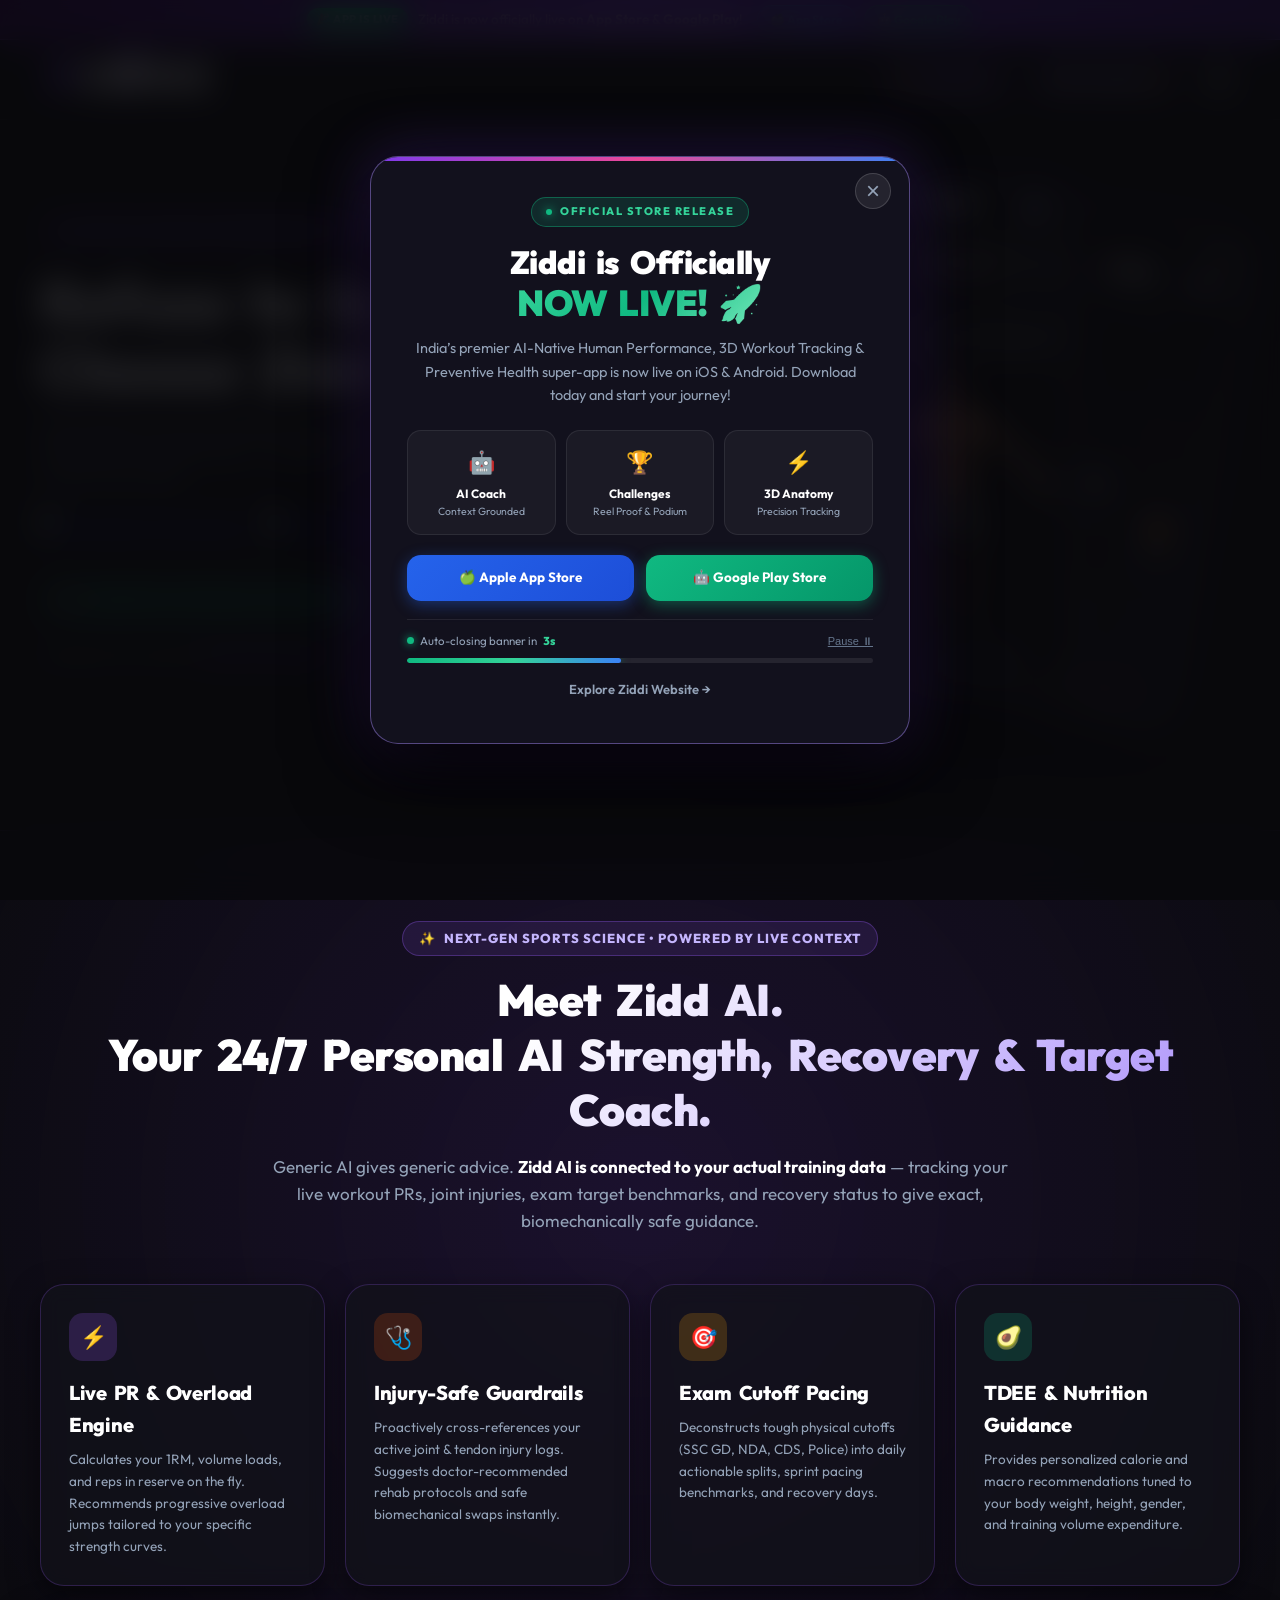
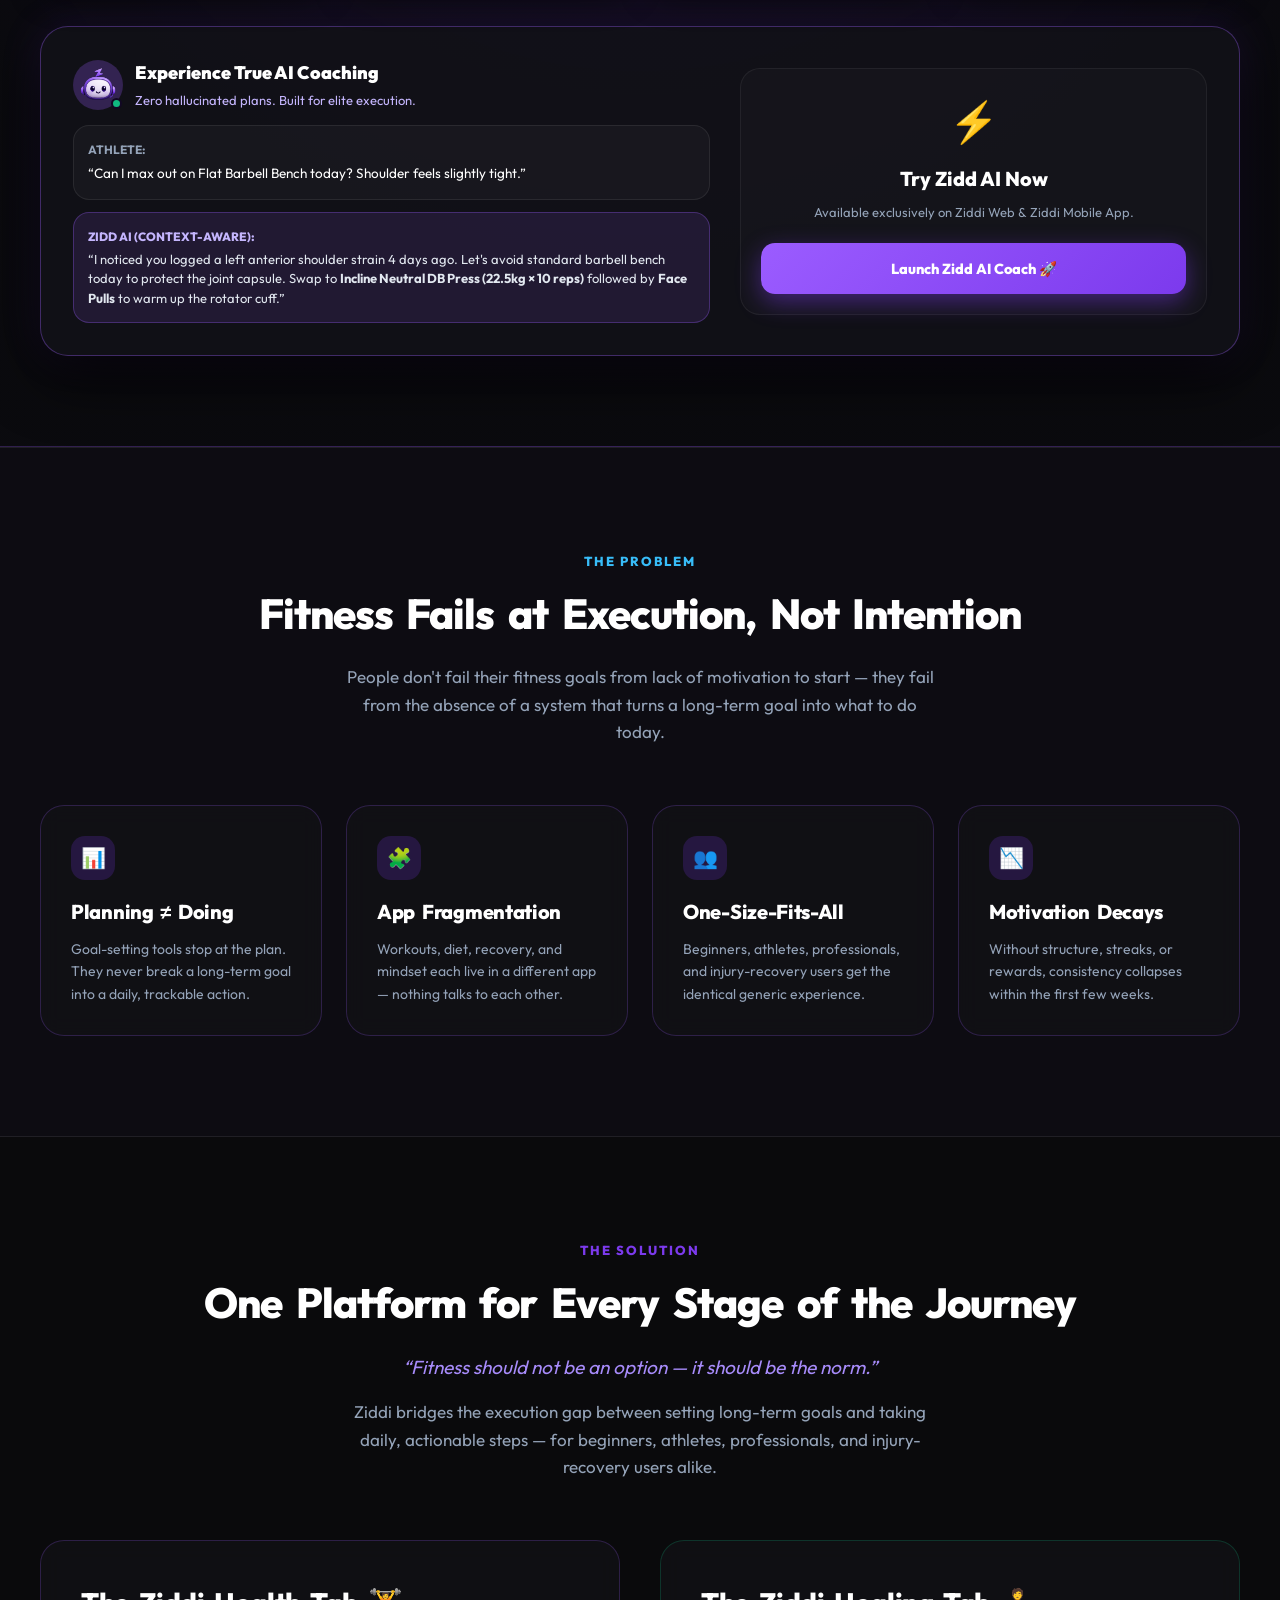
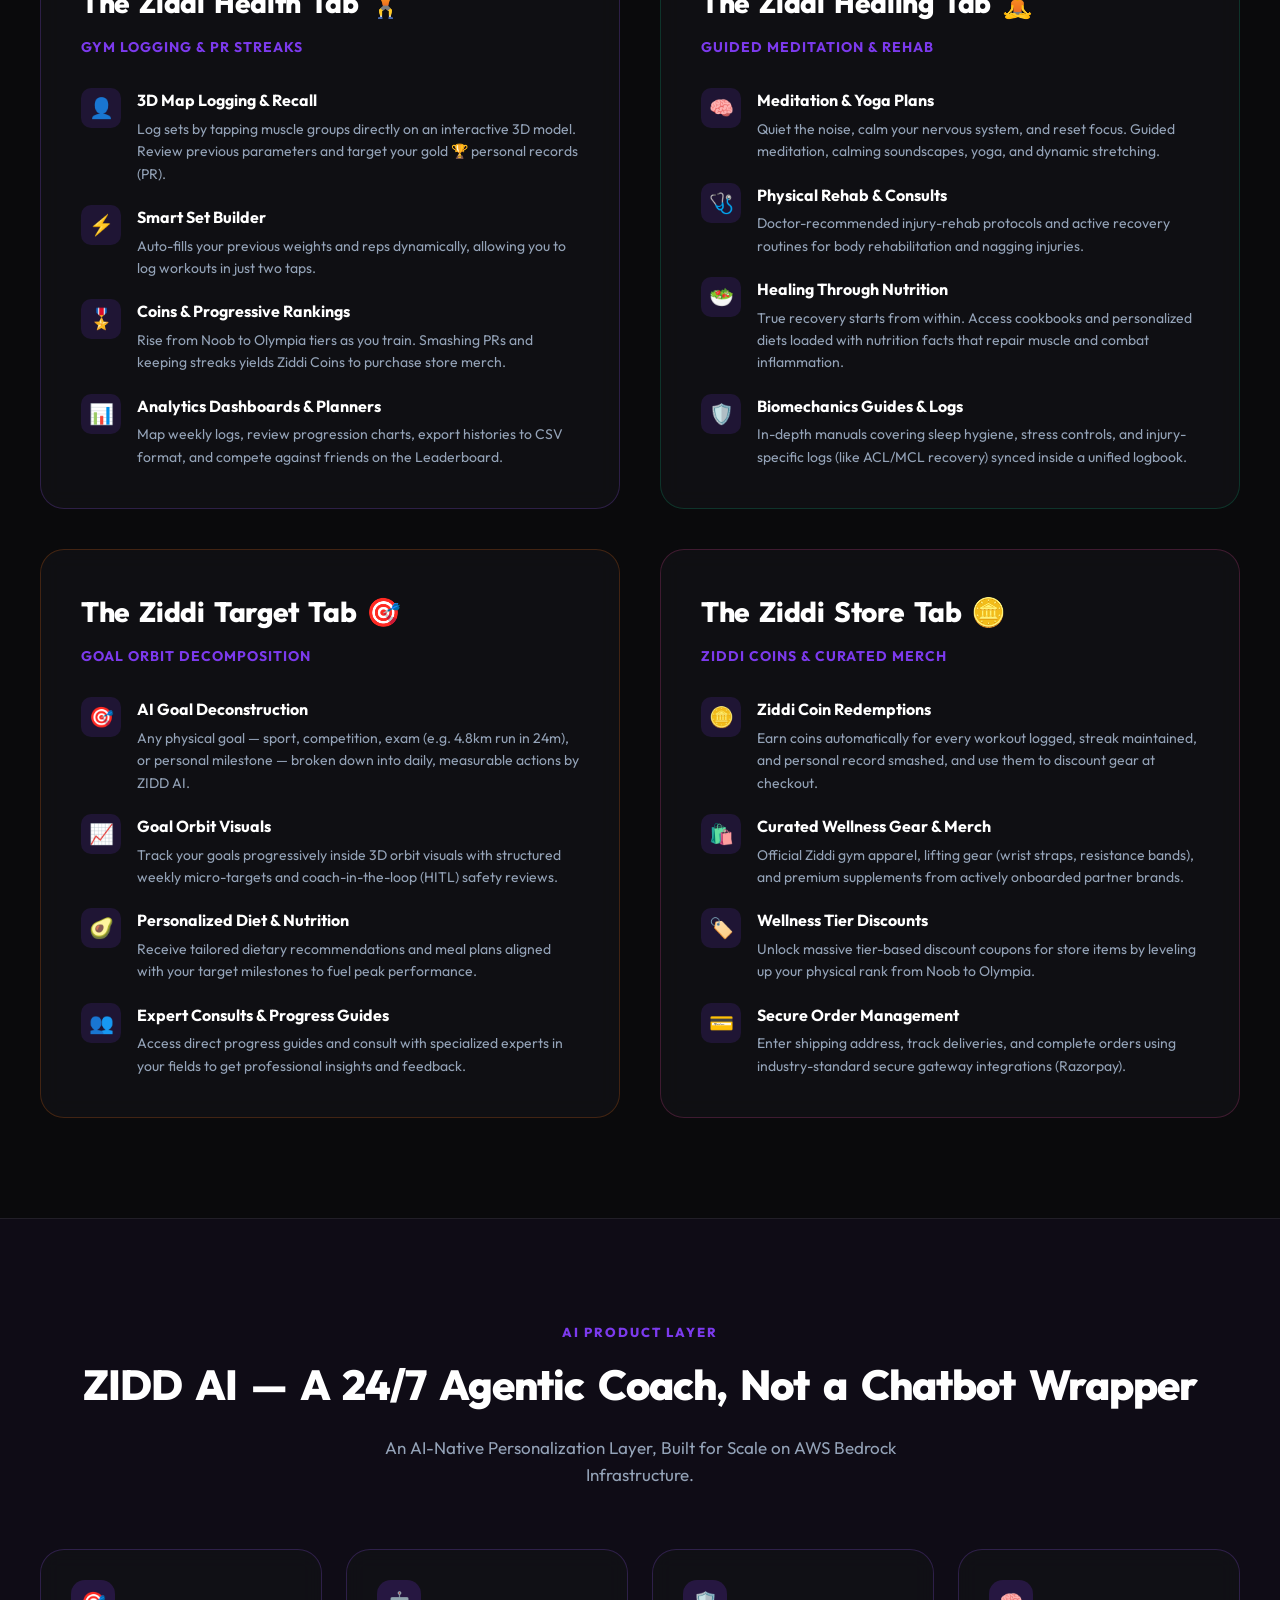
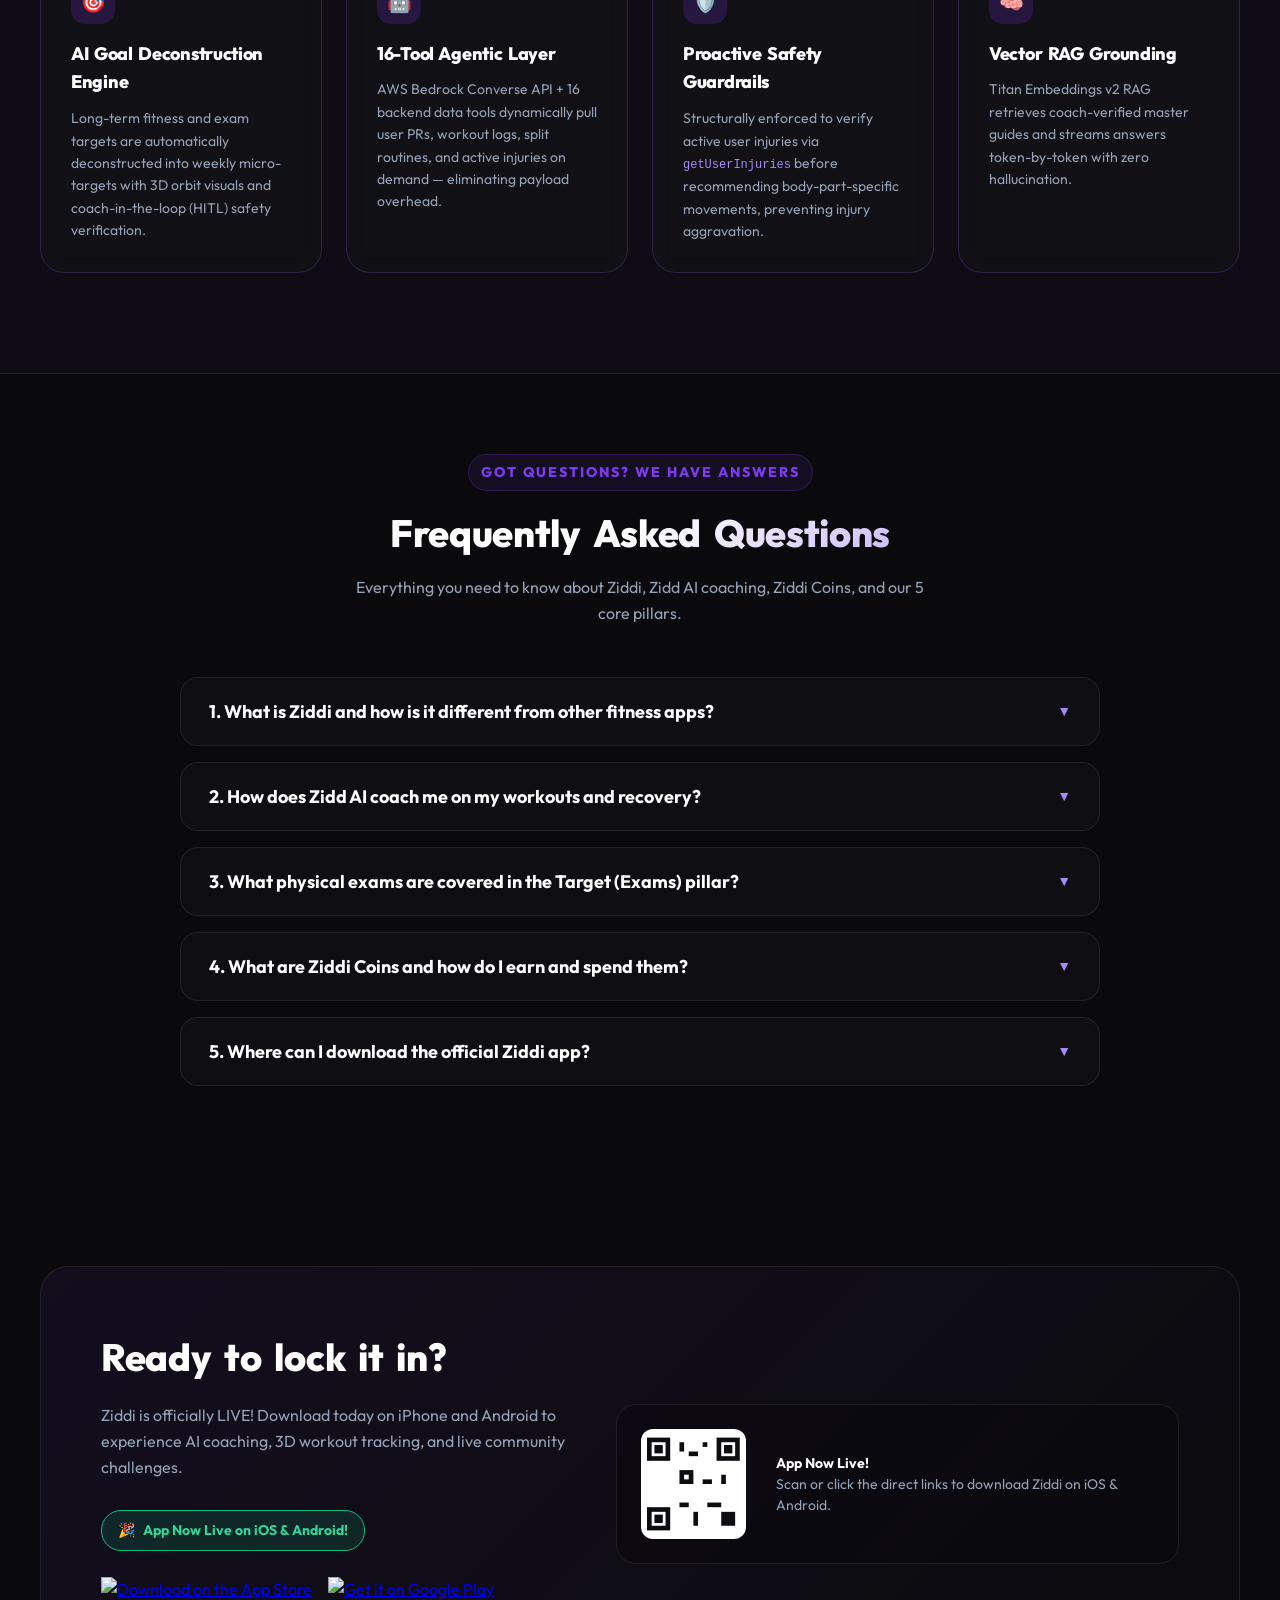
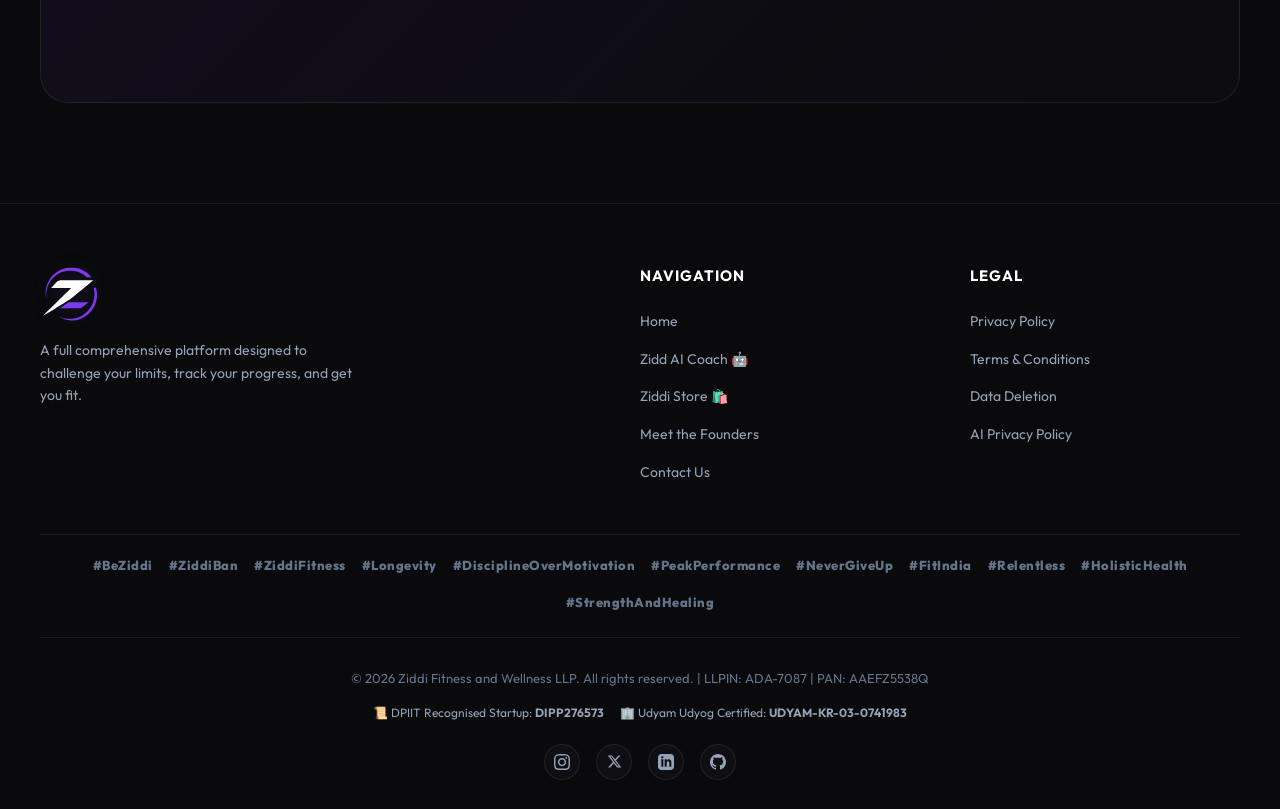
==== commit 7be7fd37: "Add 5s auto-dismiss countdown slider to launch banner, unlock Ziddi Store with real items & Razorpay" ====
--- a/index.html
+++ b/index.html
@@ -142,12 +142,12 @@
   <link rel="icon" type="image/png" sizes="192x192" href="assets/favicon.png">
   <link rel="apple-touch-icon" sizes="180x180" href="assets/favicon.png">
   <link rel="shortcut icon" href="assets/favicon.png">
-  <link rel="stylesheet" href="/assets/style.css?v=4.0">
-  <script src="/assets/auth.js?v=4.0"></script>
-  <script src="/assets/store.js?v=4.0"></script>
-  <script src="/assets/subscription-modal.js?v=4.0"></script>
-  <script src="/assets/launch-timer.js?v=4.0"></script>
-  <script src="/assets/challenges.js?v=4.0"></script>
+  <link rel="stylesheet" href="/assets/style.css?v=4.1">
+  <script src="/assets/auth.js?v=4.1"></script>
+  <script src="/assets/store.js?v=4.1"></script>
+  <script src="/assets/subscription-modal.js?v=4.1"></script>
+  <script src="/assets/launch-timer.js?v=4.1"></script>
+  <script src="/assets/challenges.js?v=4.1"></script>
   <style>
     /* Home-specific Premium Styles */
     .hero-container {
@@ -1654,8 +1654,22 @@
           <span>🤖 Google Play Store</span>
         </a>
       </div>
+
+      <!-- 5-Second Auto-Dismiss Slider Progress Bar -->
+      <div class="launch-slider-wrapper" style="margin-top: 18px; padding-top: 12px; border-top: 1px solid rgba(255, 255, 255, 0.08); width: 100%;">
+        <div style="display: flex; justify-content: space-between; align-items: center; margin-bottom: 8px;">
+          <span style="font-size: 11.5px; color: #94A3B8; display: flex; align-items: center; gap: 6px;">
+            <span style="width: 7px; height: 7px; border-radius: 50%; background: #10B981; display: inline-block; box-shadow: 0 0 8px #10B981;"></span>
+            Auto-closing banner in <strong id="launchSliderSecs" style="color: #34D399; font-weight: 800; font-variant-numeric: tabular-nums;">5s</strong>
+          </span>
+          <button id="launchSliderPauseBtn" onclick="window.toggleLaunchSliderPause()" style="background: none; border: none; color: #64748B; font-size: 11px; cursor: pointer; text-decoration: underline; padding: 0;">Pause ⏸</button>
+        </div>
+        <div style="width: 100%; height: 5px; background: rgba(255, 255, 255, 0.08); border-radius: 999px; overflow: hidden; position: relative;">
+          <div id="launchSliderTrack" style="width: 100%; height: 100%; background: linear-gradient(90deg, #10B981 0%, #34D399 50%, #3B82F6 100%); border-radius: 999px; transition: width 0.05s linear; box-shadow: 0 0 10px rgba(16, 185, 129, 0.5);"></div>
+        </div>
+      </div>
       
-      <div class="launch-modal-dismiss-wrapper">
+      <div class="launch-modal-dismiss-wrapper" style="margin-top: 12px;">
         <button class="launch-dismiss-btn" id="dismissLaunchModal">Explore Ziddi Website →</button>
       </div>
     </div>
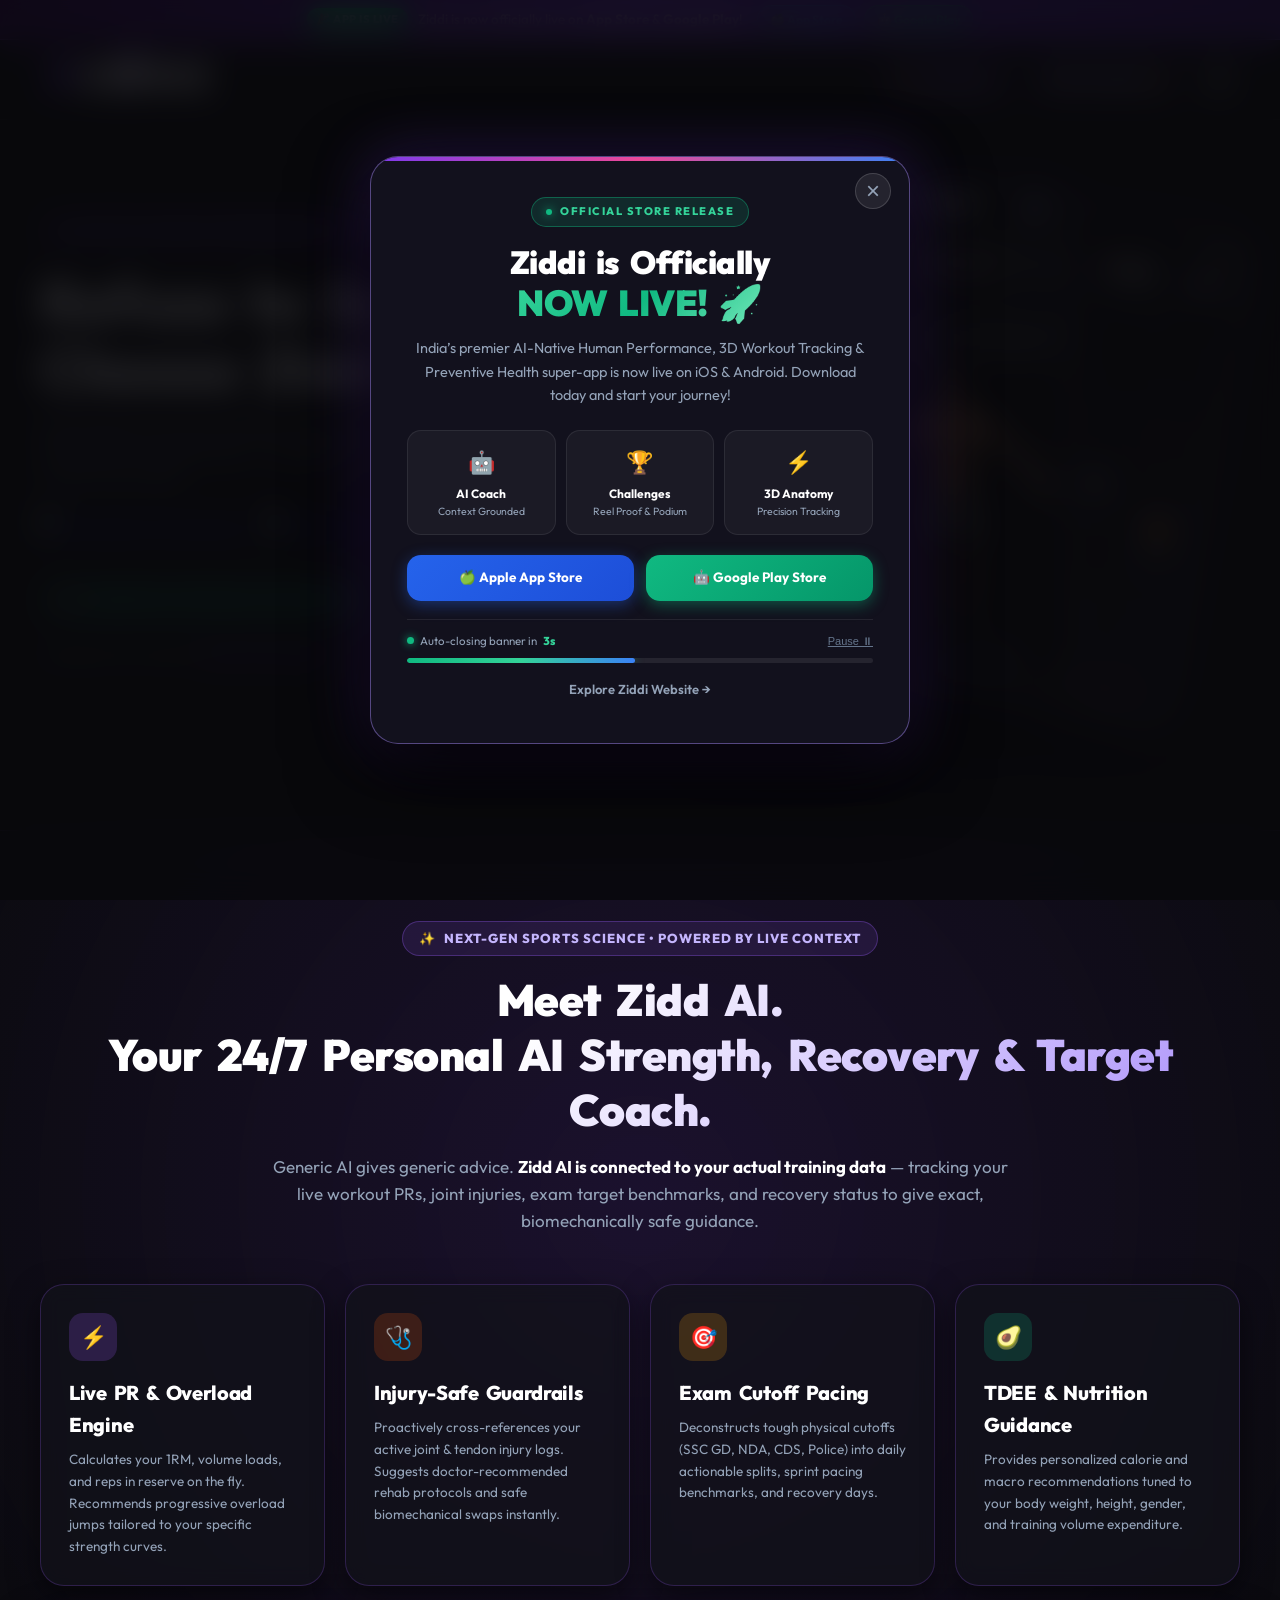
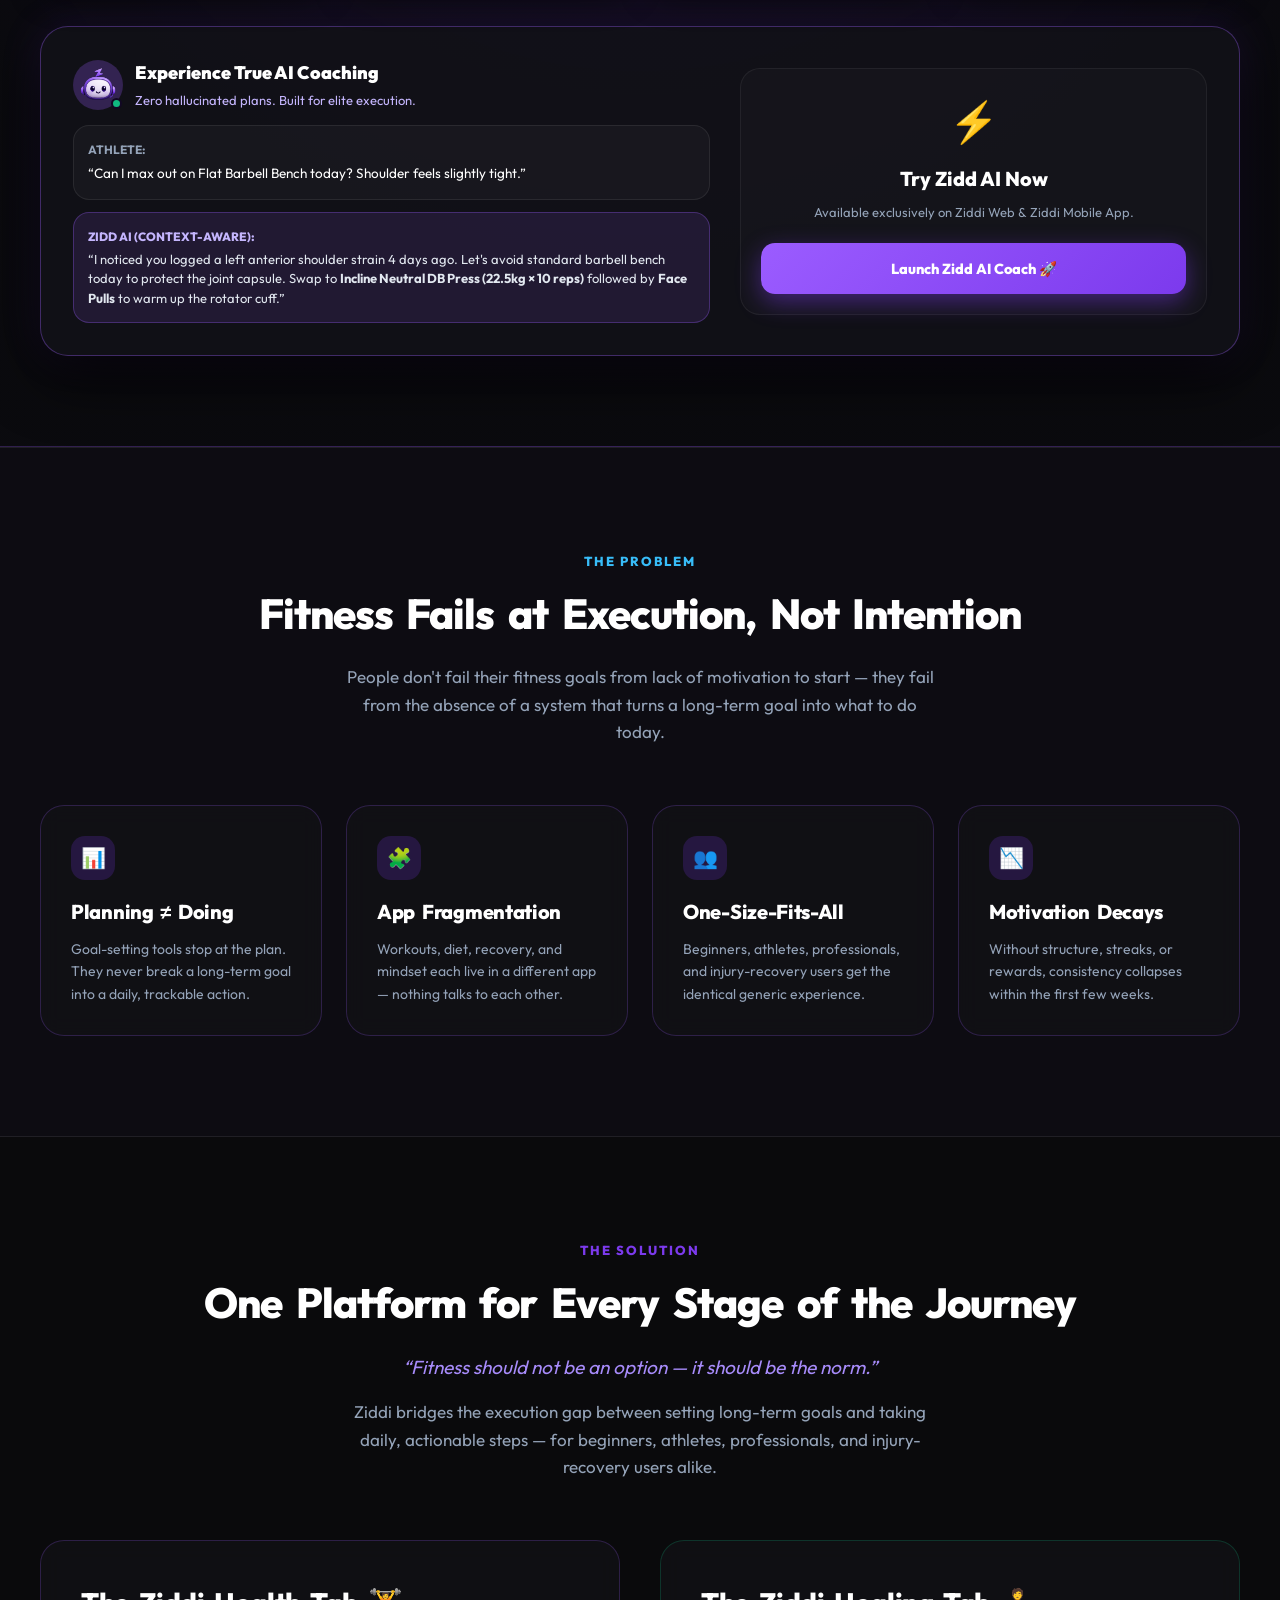
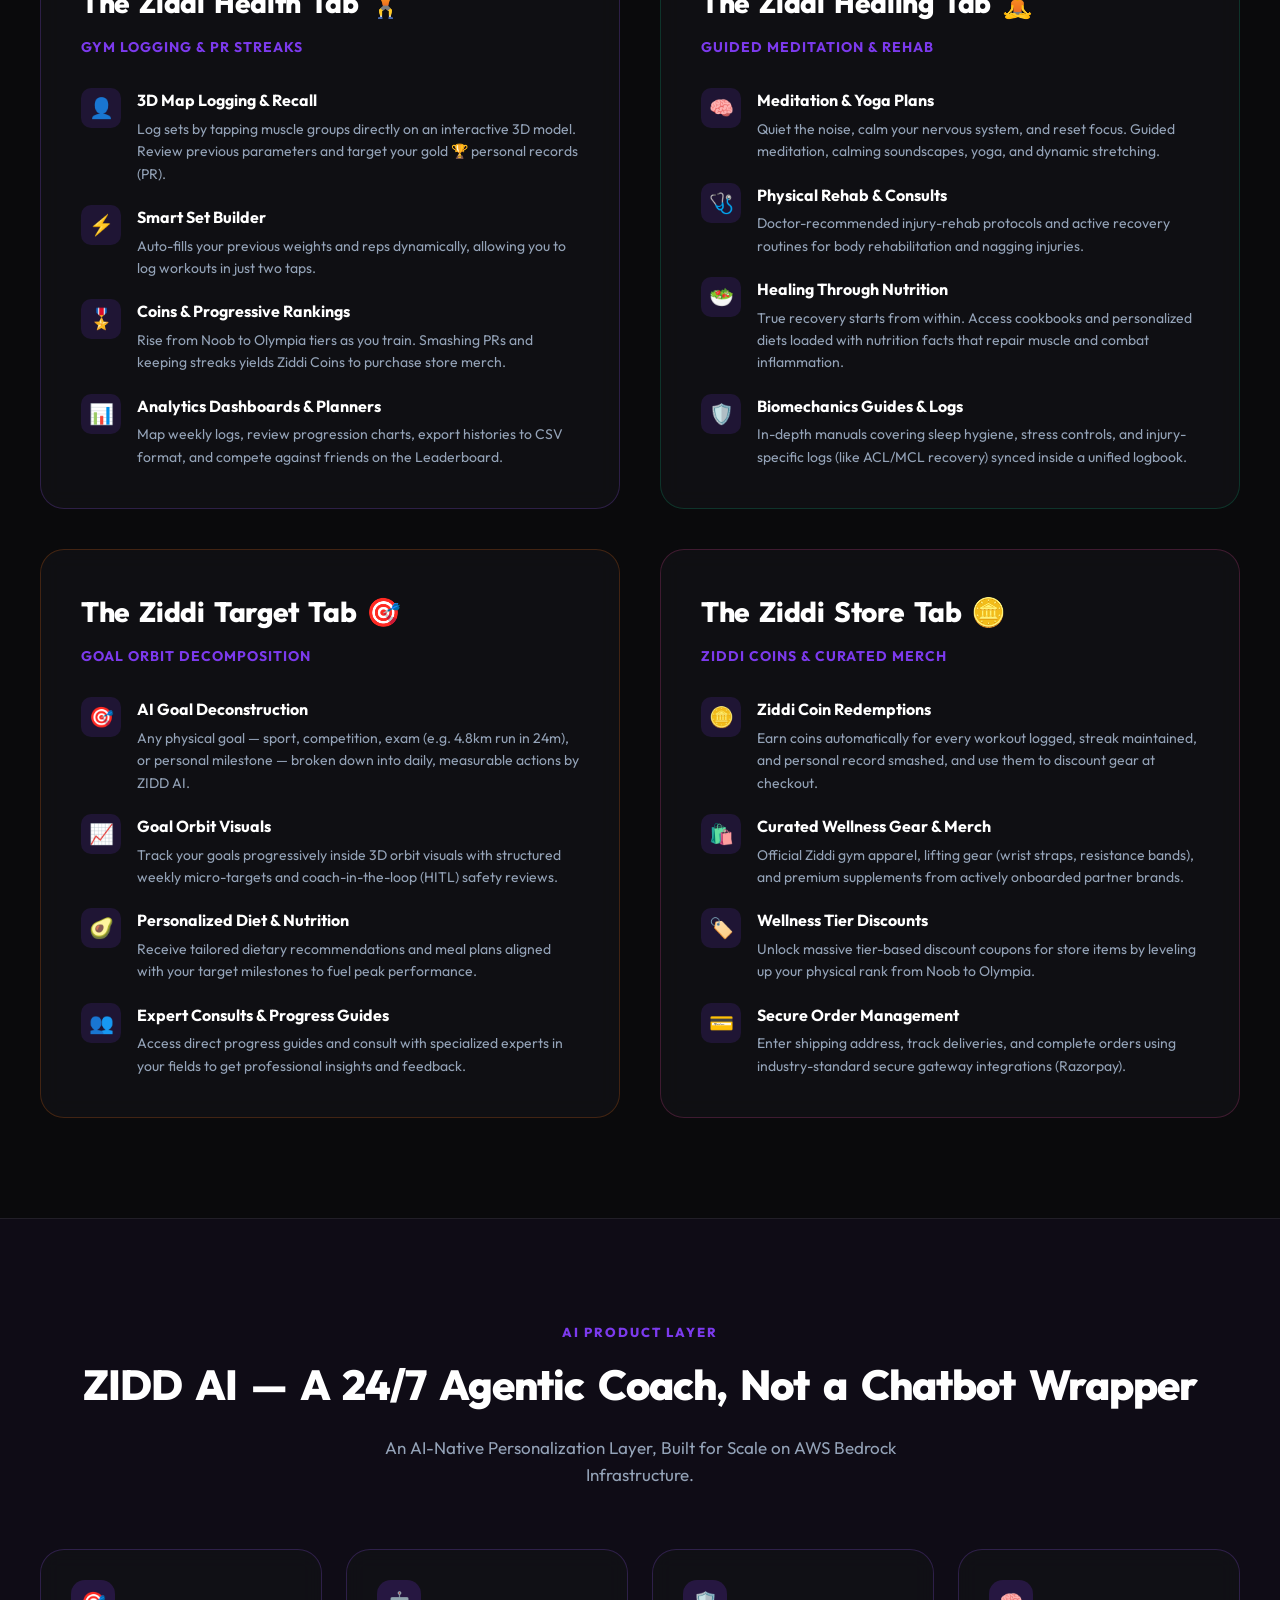
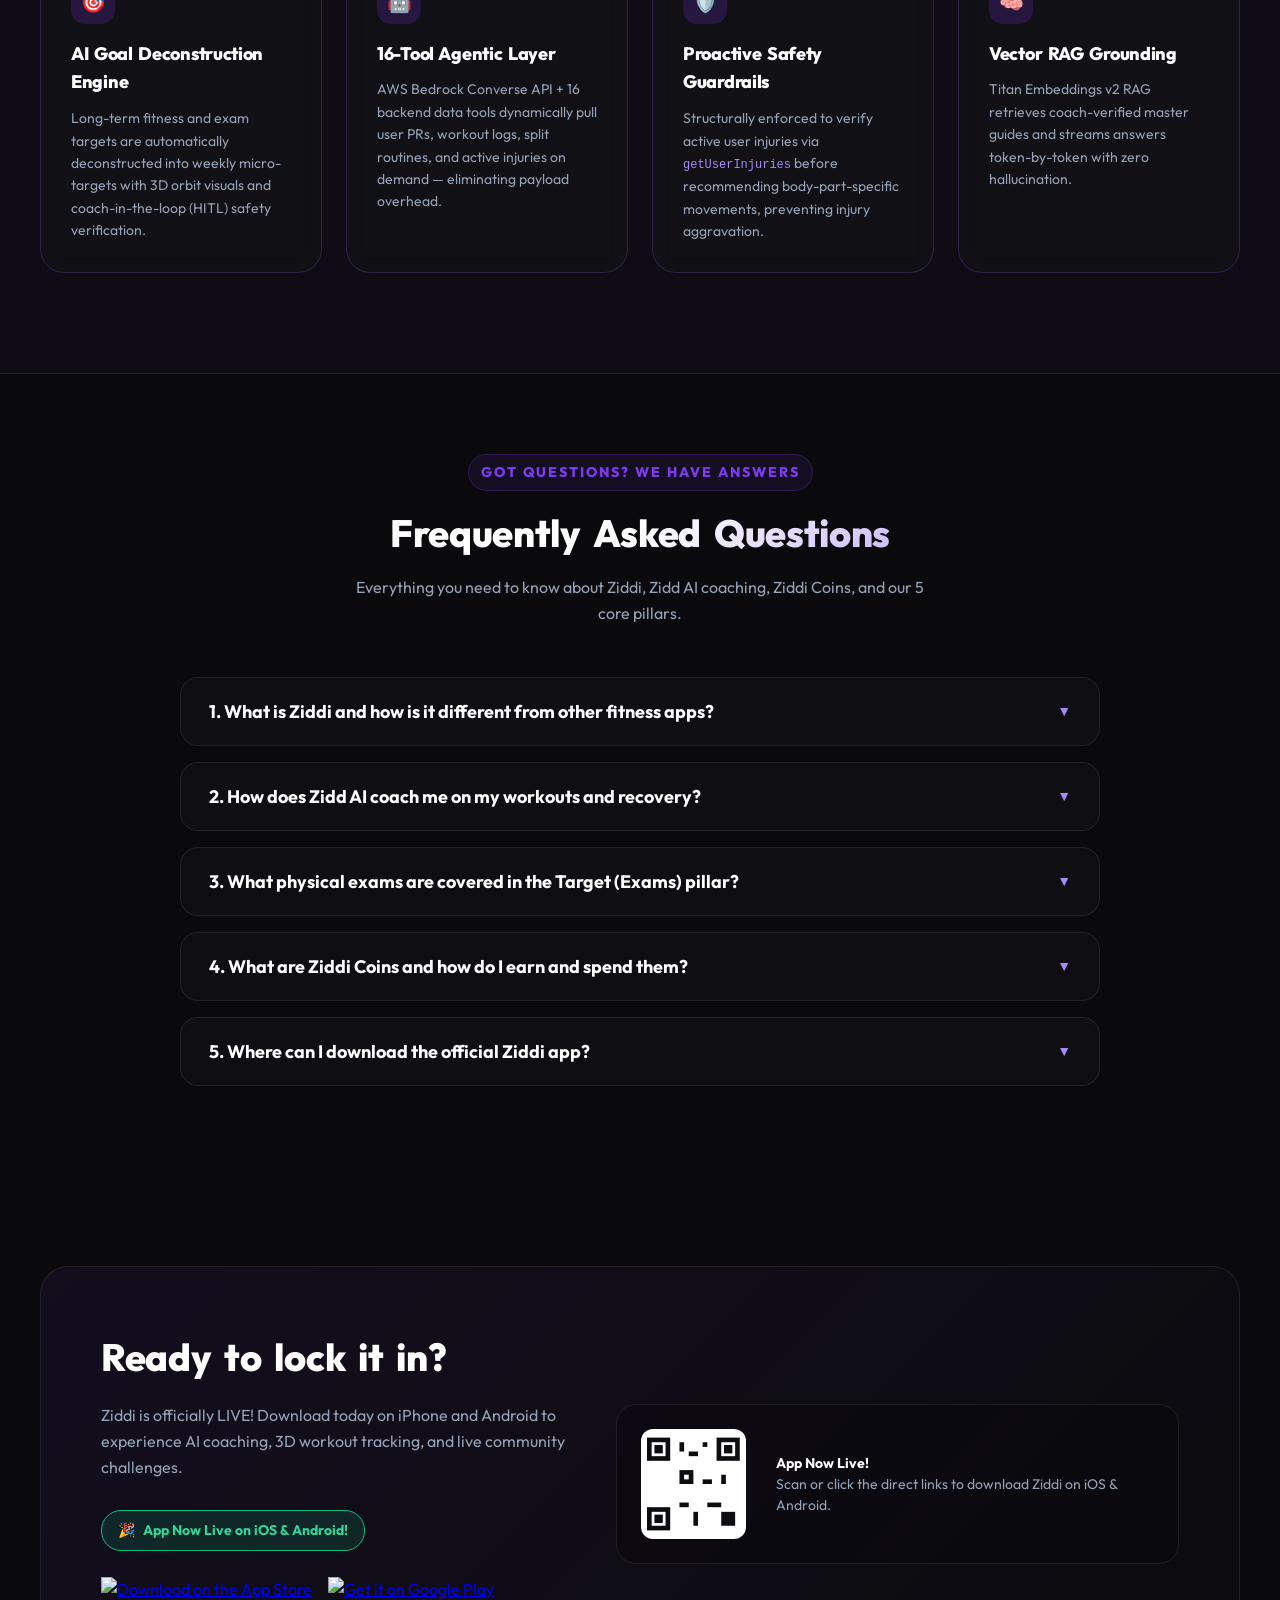
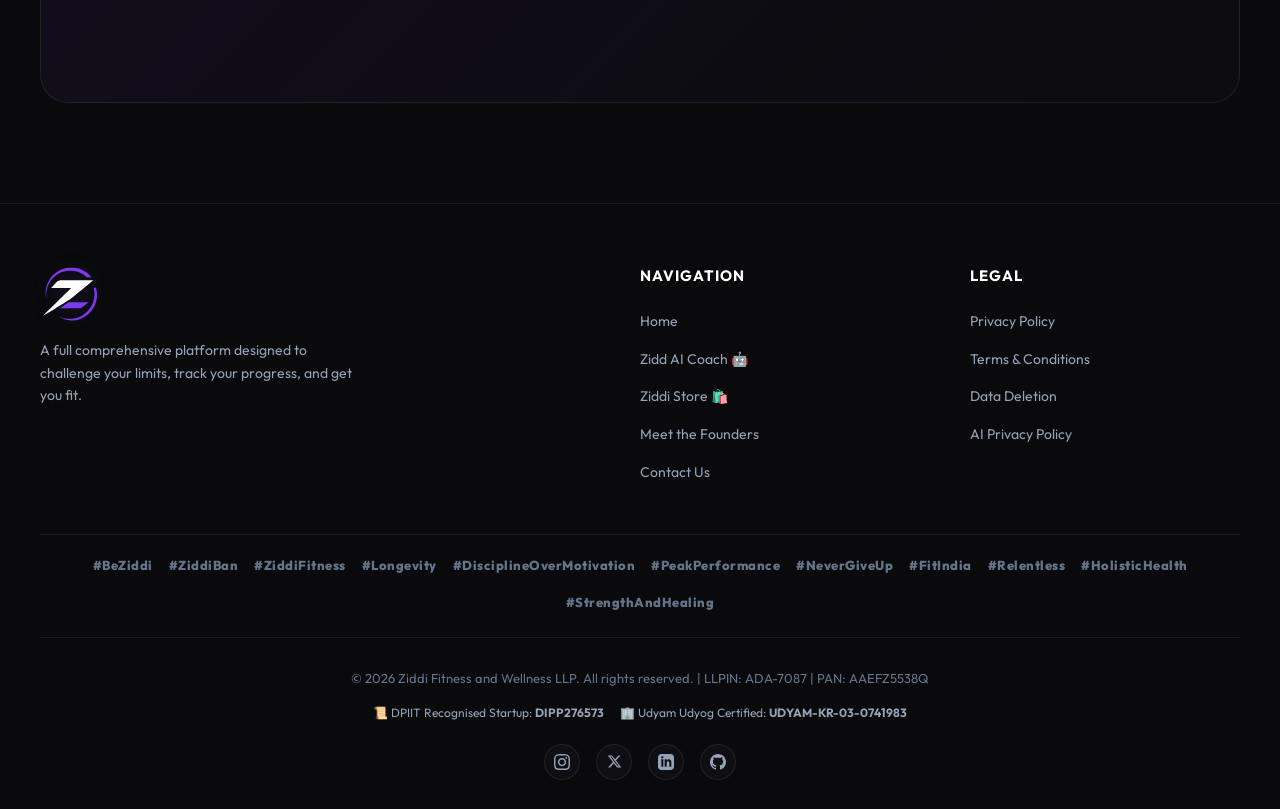
==== commit 10fa0da8: "Update challenges podium: add Uttam (54 reps, Rank 1), Namit (Ziddi ID namitraj9979_f4zd), render at" ====
--- a/index.html
+++ b/index.html
@@ -142,12 +142,12 @@
   <link rel="icon" type="image/png" sizes="192x192" href="assets/favicon.png">
   <link rel="apple-touch-icon" sizes="180x180" href="assets/favicon.png">
   <link rel="shortcut icon" href="assets/favicon.png">
-  <link rel="stylesheet" href="/assets/style.css?v=4.1">
-  <script src="/assets/auth.js?v=4.1"></script>
-  <script src="/assets/store.js?v=4.1"></script>
-  <script src="/assets/subscription-modal.js?v=4.1"></script>
-  <script src="/assets/launch-timer.js?v=4.1"></script>
-  <script src="/assets/challenges.js?v=4.1"></script>
+  <link rel="stylesheet" href="/assets/style.css?v=4.2">
+  <script src="/assets/auth.js?v=4.2"></script>
+  <script src="/assets/store.js?v=4.2"></script>
+  <script src="/assets/subscription-modal.js?v=4.2"></script>
+  <script src="/assets/launch-timer.js?v=4.2"></script>
+  <script src="/assets/challenges.js?v=4.2"></script>
   <style>
     /* Home-specific Premium Styles */
     .hero-container {
--- a/assets/style.css
+++ b/assets/style.css
@@ -1504,6 +1504,32 @@
   max-width: 100%;
 }
 
+.podium-ziddi-id {
+  display: inline-flex;
+  align-items: center;
+  gap: 5px;
+  font-size: 11.5px;
+  color: #C084FC;
+  background: rgba(168, 85, 247, 0.12);
+  border: 1px solid rgba(168, 85, 247, 0.35);
+  padding: 3px 11px;
+  border-radius: 999px;
+  font-family: ui-monospace, SFMono-Regular, Menlo, Monaco, Consolas, monospace;
+  font-weight: 600;
+  margin-bottom: 8px;
+  letter-spacing: 0.3px;
+  max-width: 90%;
+  overflow: hidden;
+  text-overflow: ellipsis;
+  white-space: nowrap;
+  box-shadow: 0 0 12px rgba(168, 85, 247, 0.15);
+}
+
+.podium-ziddi-id .ziddi-id-icon {
+  color: #A855F7;
+  font-size: 11px;
+}
+
 .podium-verified-badge {
   display: inline-flex;
   align-items: center;
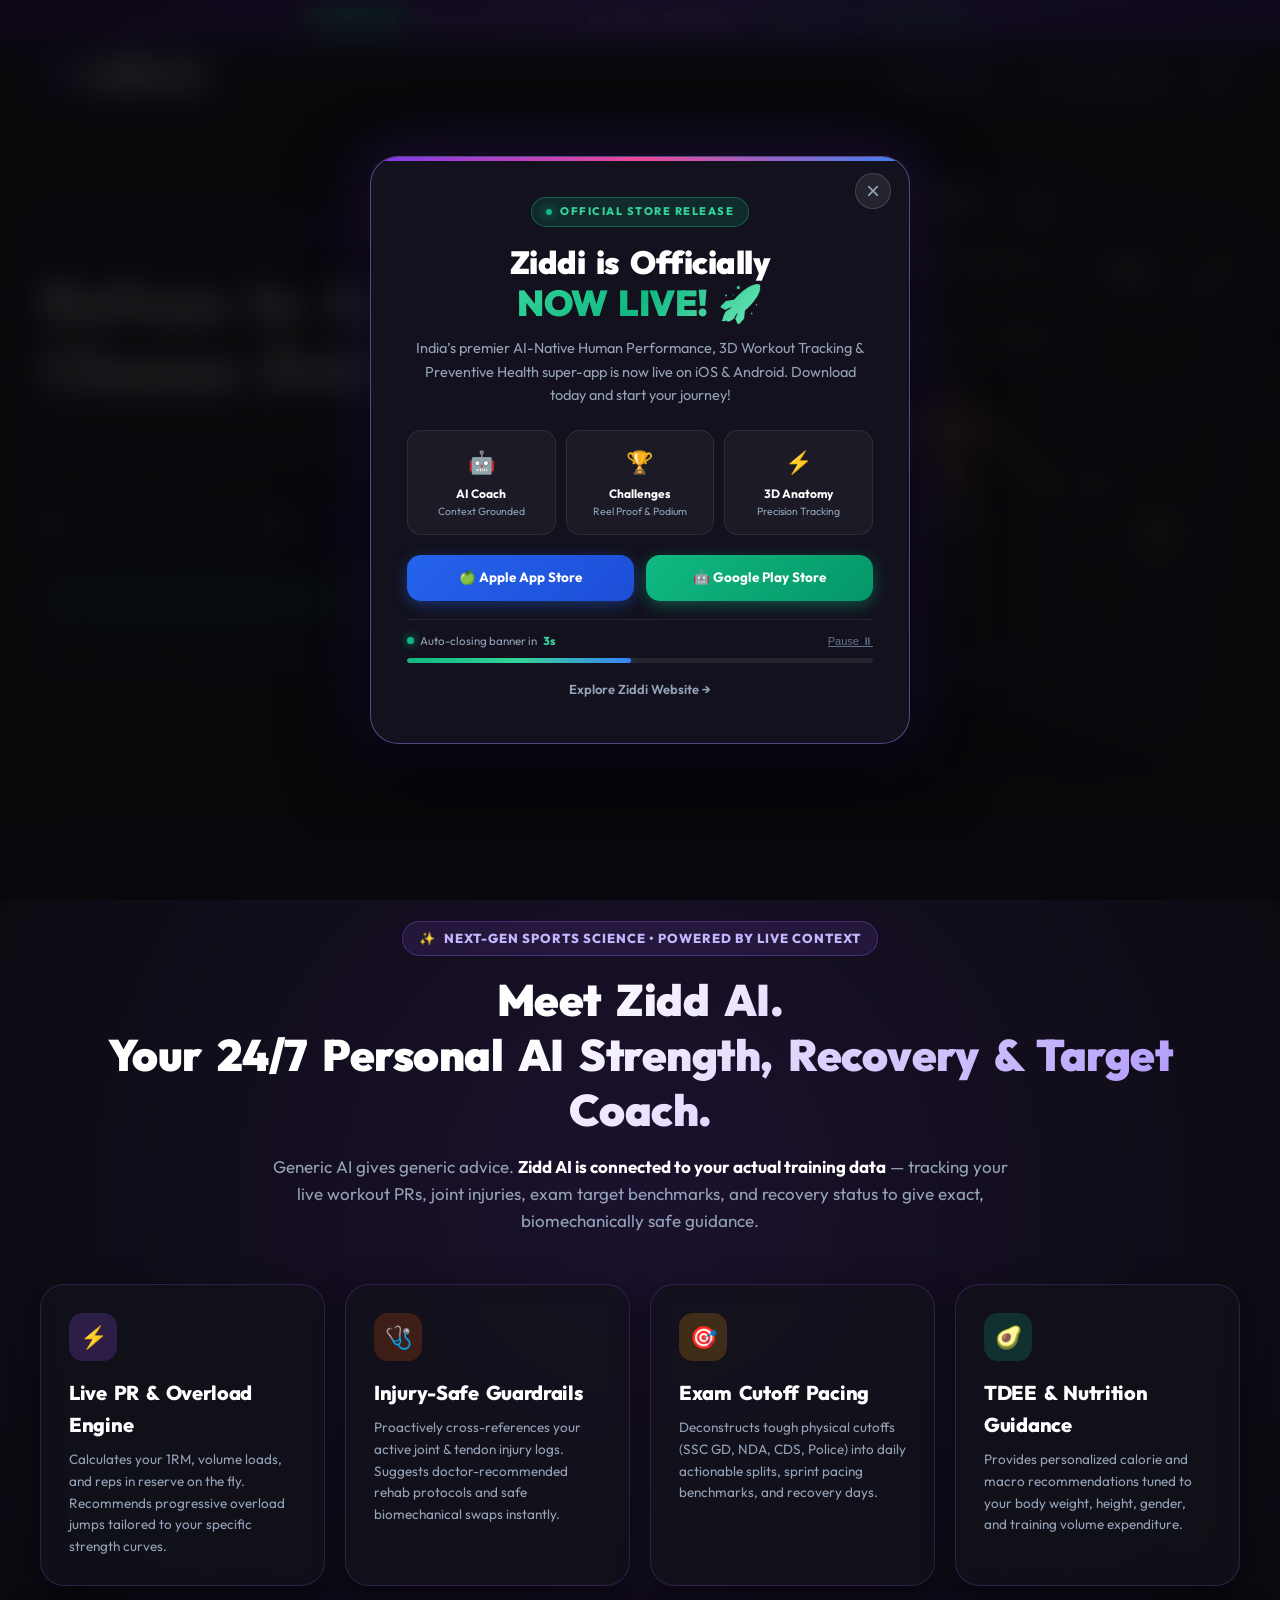
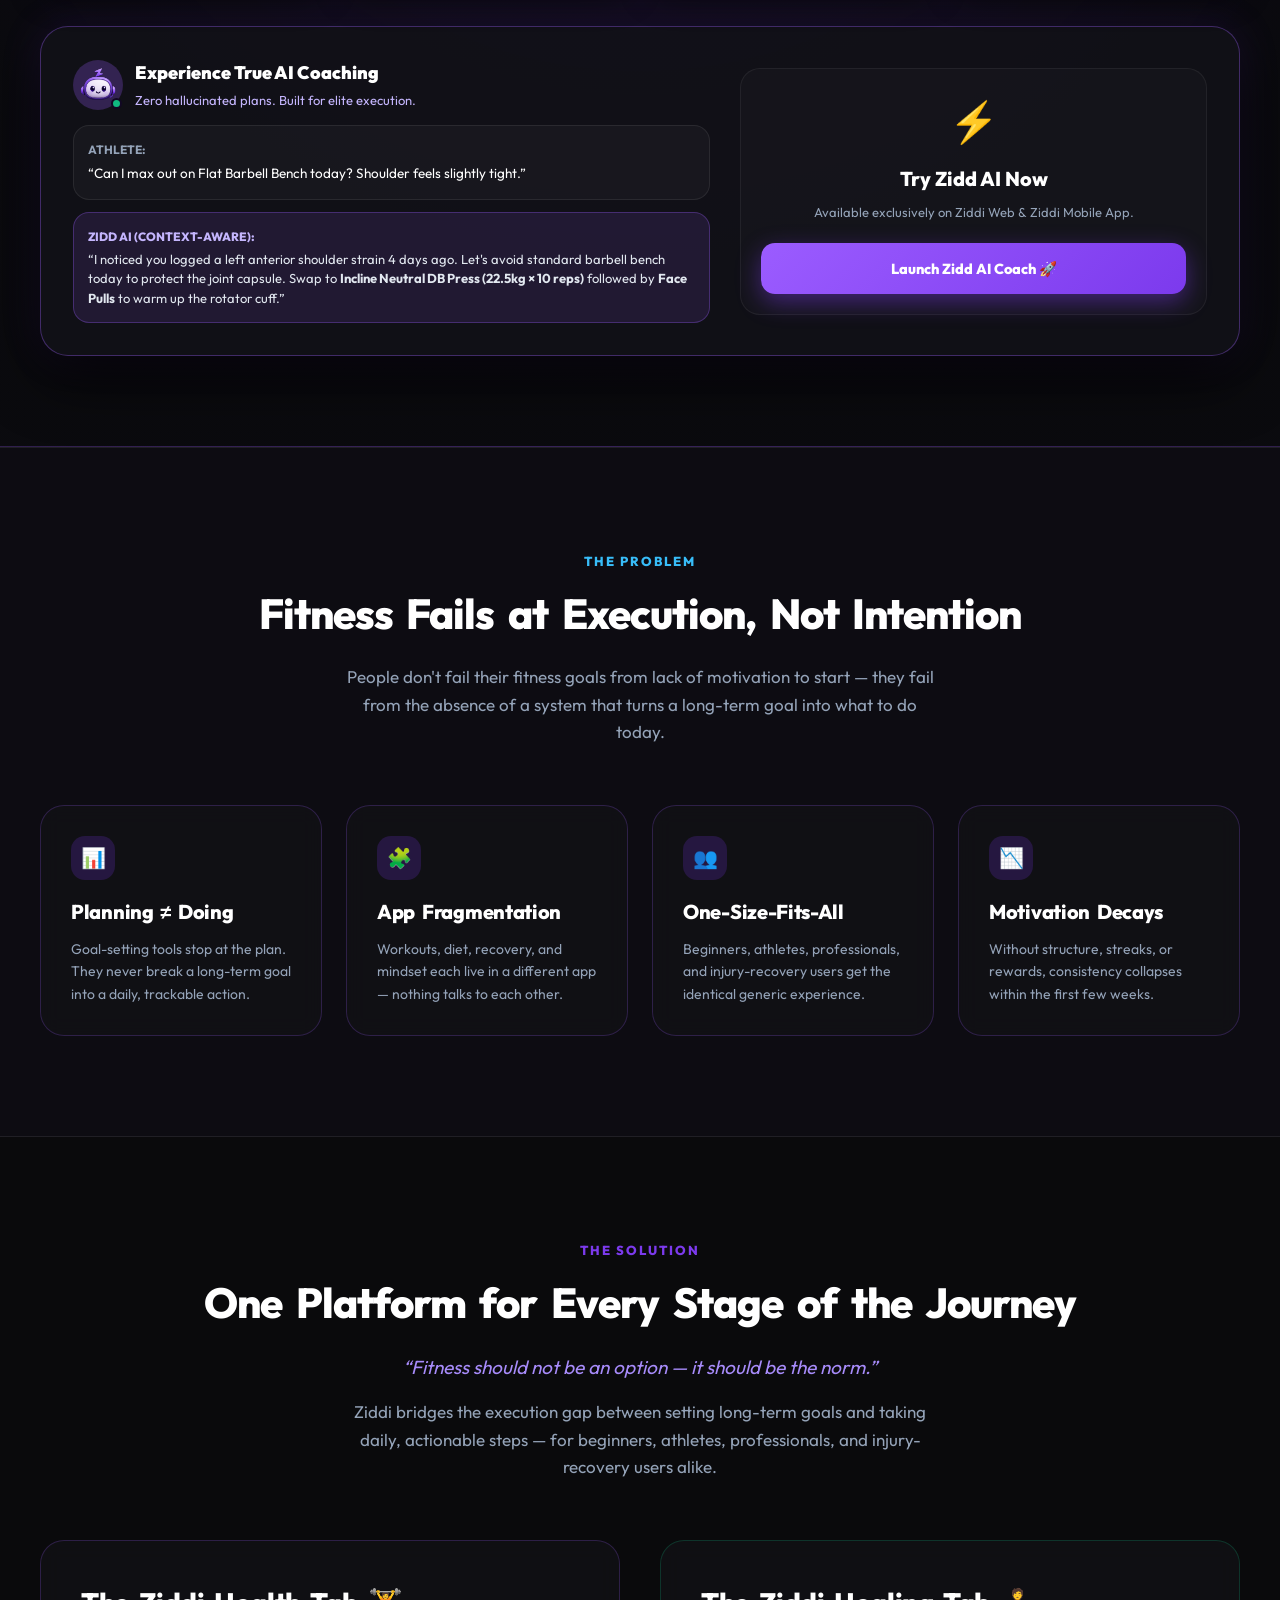
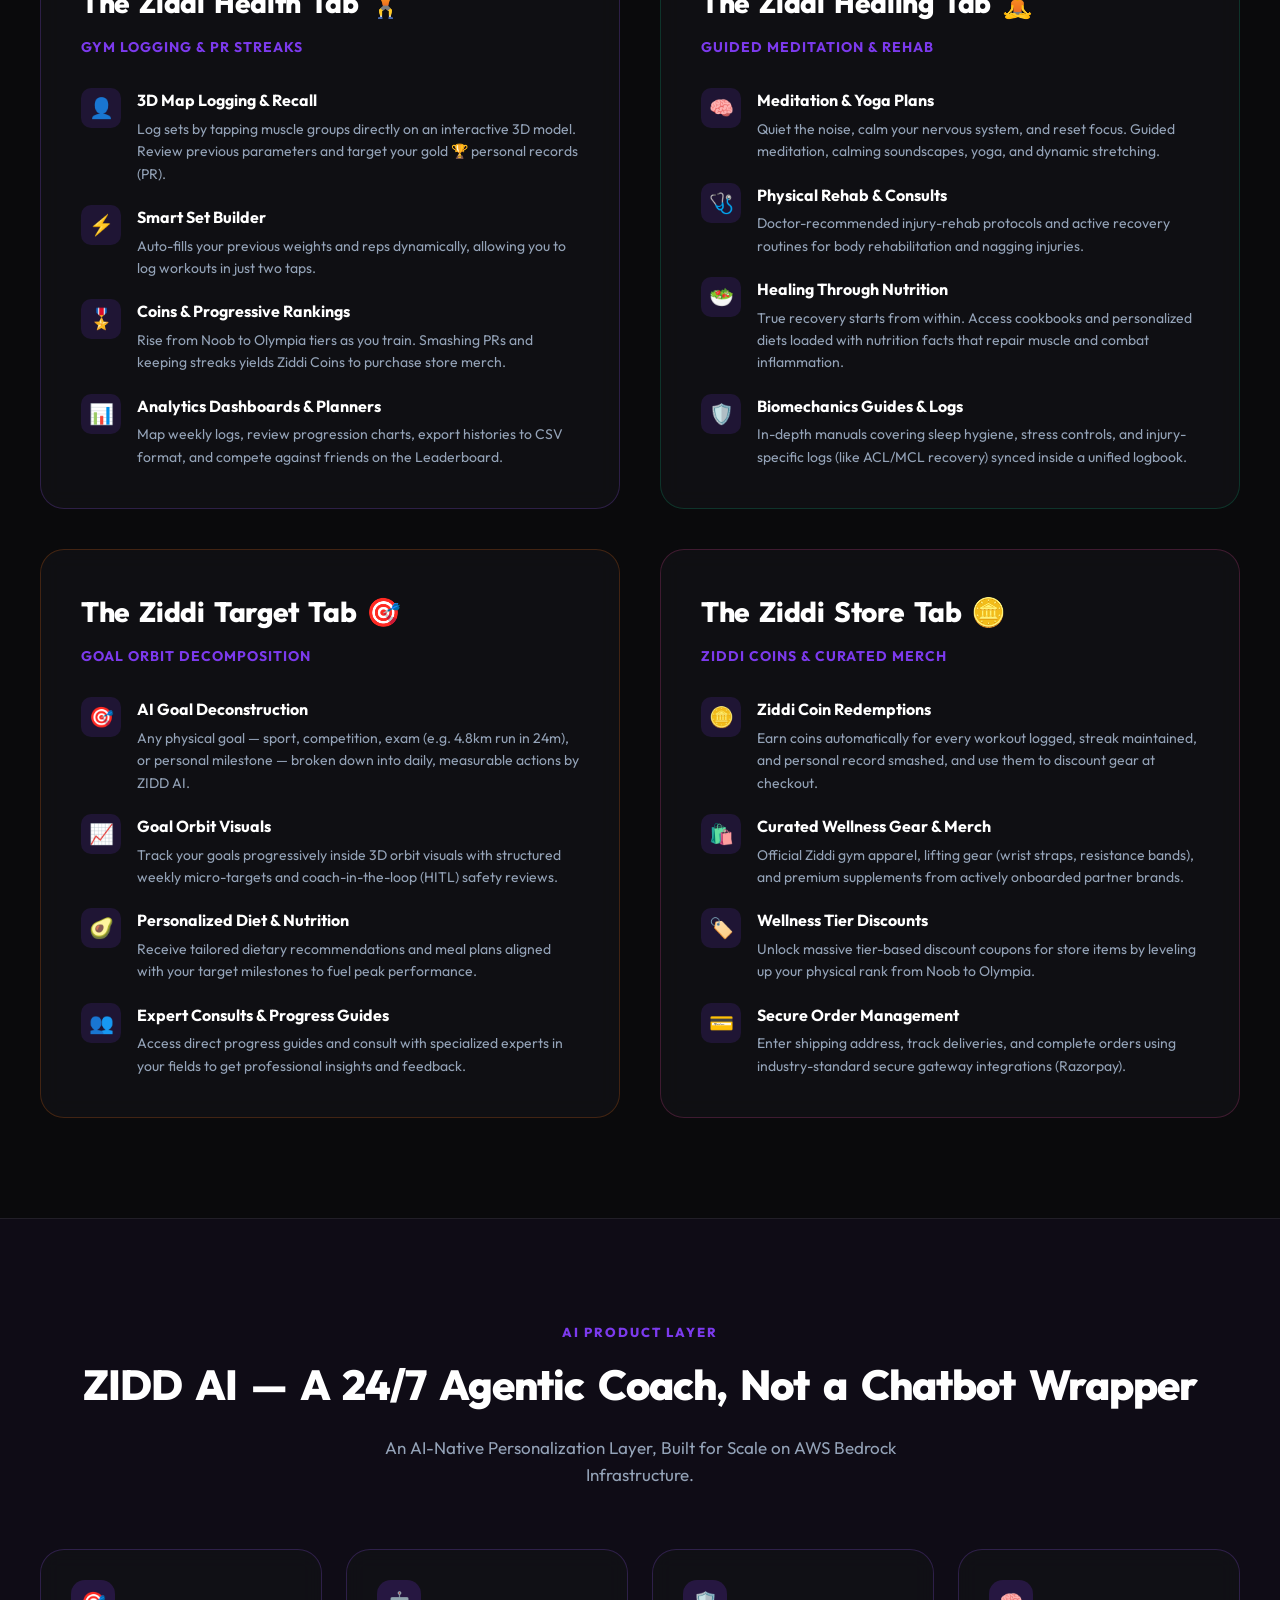
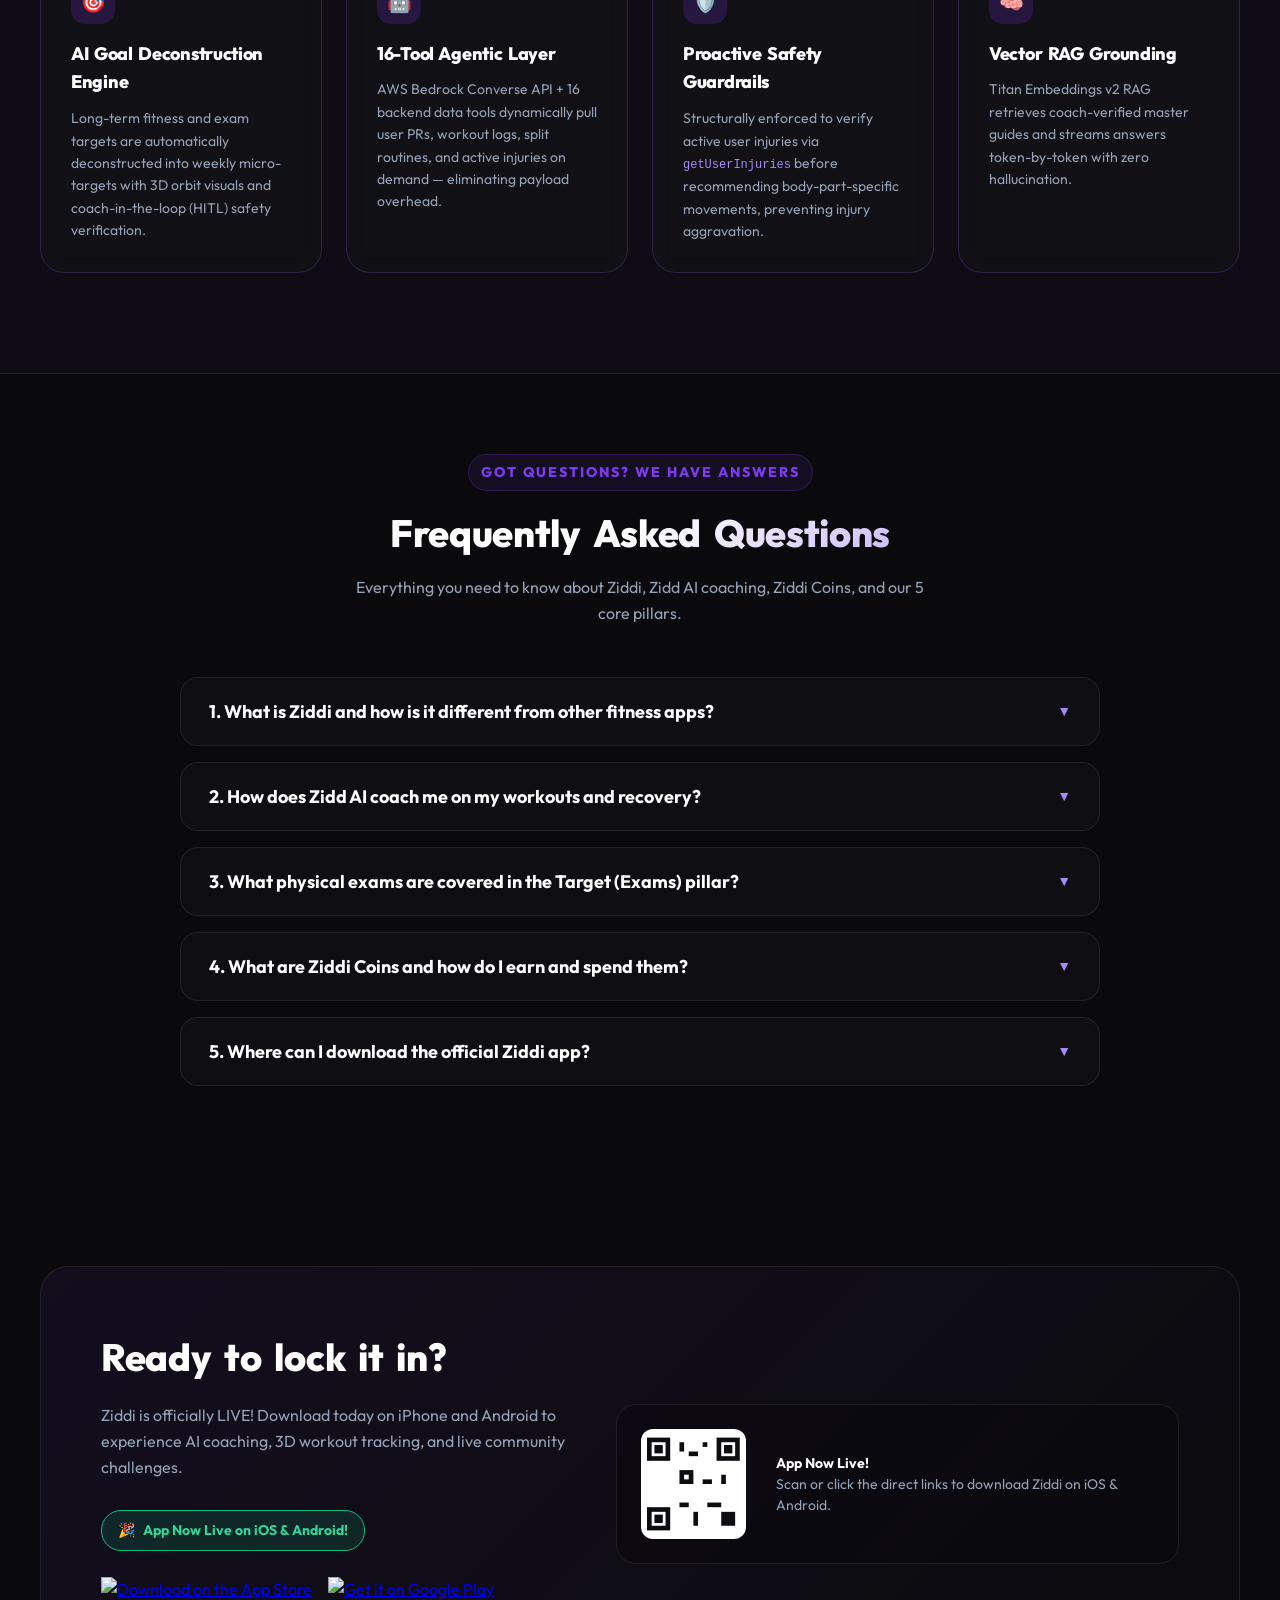
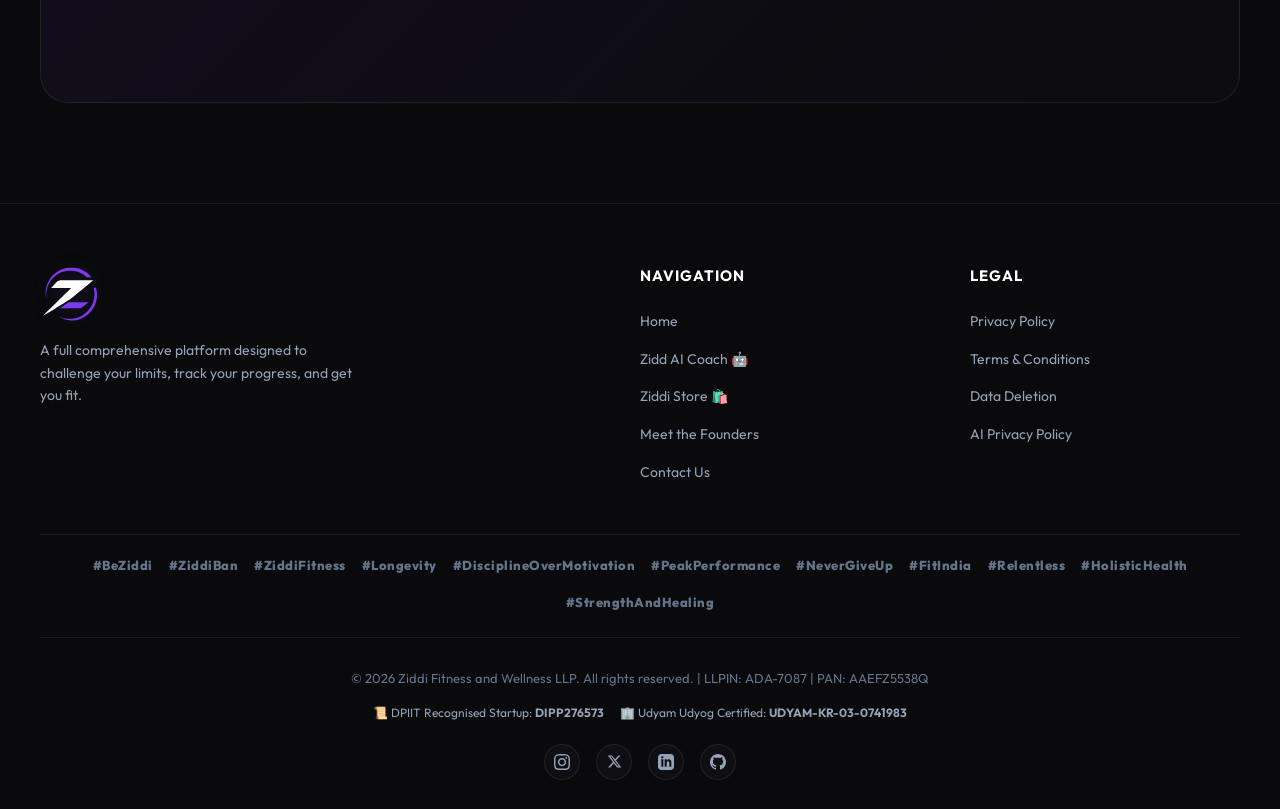
==== commit 9eeb60bd: "Add Rahul Thakur (32 reps, Rank 4, Ziddi ID rthakur8083_pwqq), render leaderboard contenders section" ====
--- a/index.html
+++ b/index.html
@@ -142,12 +142,12 @@
   <link rel="icon" type="image/png" sizes="192x192" href="assets/favicon.png">
   <link rel="apple-touch-icon" sizes="180x180" href="assets/favicon.png">
   <link rel="shortcut icon" href="assets/favicon.png">
-  <link rel="stylesheet" href="/assets/style.css?v=4.2">
-  <script src="/assets/auth.js?v=4.2"></script>
-  <script src="/assets/store.js?v=4.2"></script>
-  <script src="/assets/subscription-modal.js?v=4.2"></script>
-  <script src="/assets/launch-timer.js?v=4.2"></script>
-  <script src="/assets/challenges.js?v=4.2"></script>
+  <link rel="stylesheet" href="/assets/style.css?v=4.3">
+  <script src="/assets/auth.js?v=4.3"></script>
+  <script src="/assets/store.js?v=4.3"></script>
+  <script src="/assets/subscription-modal.js?v=4.3"></script>
+  <script src="/assets/launch-timer.js?v=4.3"></script>
+  <script src="/assets/challenges.js?v=4.3"></script>
   <style>
     /* Home-specific Premium Styles */
     .hero-container {
--- a/assets/style.css
+++ b/assets/style.css
@@ -1597,6 +1597,160 @@
   transform: translateY(-2px);
 }
 
+/* ── Leaderboard Contenders (Rank 4+) ── */
+.podium-contenders-section {
+  margin-top: 36px;
+  max-width: 960px;
+  margin-left: auto;
+  margin-right: auto;
+  width: 100%;
+}
+
+.podium-contenders-title {
+  display: flex;
+  align-items: center;
+  gap: 8px;
+  font-size: 13px;
+  font-weight: 800;
+  color: #C084FC;
+  text-transform: uppercase;
+  letter-spacing: 0.8px;
+  margin-bottom: 14px;
+}
+
+.podium-contenders-list {
+  display: flex;
+  flex-direction: column;
+  gap: 12px;
+}
+
+.contender-row {
+  display: flex;
+  align-items: center;
+  gap: 16px;
+  background: rgba(18, 18, 26, 0.85);
+  border: 1px solid rgba(255, 255, 255, 0.08);
+  border-radius: 18px;
+  padding: 14px 20px;
+  backdrop-filter: blur(12px);
+  transition: all 0.25s ease;
+}
+
+.contender-row:hover {
+  background: rgba(26, 26, 38, 0.95);
+  border-color: rgba(168, 85, 247, 0.4);
+  transform: translateY(-2px);
+  box-shadow: 0 8px 24px rgba(0, 0, 0, 0.35);
+}
+
+.contender-rank {
+  font-size: 16px;
+  font-weight: 900;
+  color: #94A3B8;
+  min-width: 32px;
+  text-align: center;
+  font-variant-numeric: tabular-nums;
+}
+
+.contender-avatar-wrapper {
+  width: 44px;
+  height: 44px;
+  border-radius: 50%;
+  padding: 2px;
+  background: linear-gradient(135deg, #A855F7 0%, #6366F1 100%);
+  flex-shrink: 0;
+}
+
+.contender-avatar {
+  width: 100%;
+  height: 100%;
+  border-radius: 50%;
+  object-fit: cover;
+  background: #1E1B2E;
+  display: flex;
+  align-items: center;
+  justify-content: center;
+  color: #FFF;
+  font-weight: 800;
+  font-size: 14px;
+}
+
+.contender-info {
+  flex: 1;
+  min-width: 0;
+  display: flex;
+  flex-direction: column;
+  gap: 4px;
+}
+
+.contender-name-row {
+  display: flex;
+  align-items: center;
+  gap: 6px;
+}
+
+.contender-name {
+  font-size: 16px;
+  font-weight: 700;
+  color: #FFF;
+  white-space: nowrap;
+  overflow: hidden;
+  text-overflow: ellipsis;
+}
+
+.contender-verified-icon {
+  font-size: 13px;
+}
+
+.contender-ziddi-id {
+  margin-bottom: 0 !important;
+  padding: 2px 8px !important;
+  font-size: 10.5px !important;
+  align-self: flex-start;
+}
+
+.contender-score {
+  text-align: right;
+  flex-shrink: 0;
+  margin-right: 8px;
+}
+
+.contender-score-val {
+  font-size: 20px;
+  font-weight: 900;
+  color: #FFF;
+}
+
+.contender-score-unit {
+  font-size: 11px;
+  color: #94A3B8;
+  font-weight: 700;
+  text-transform: uppercase;
+  margin-left: 3px;
+}
+
+.contender-reel-btn {
+  width: auto !important;
+  padding: 8px 14px !important;
+  font-size: 12px !important;
+  flex-shrink: 0;
+}
+
+@media (max-width: 640px) {
+  .contender-row {
+    flex-wrap: wrap;
+    gap: 10px;
+    padding: 12px 14px;
+  }
+  .contender-action {
+    width: 100%;
+    margin-top: 4px;
+  }
+  .contender-reel-btn {
+    width: 100% !important;
+  }
+}
+
 /* ── In-Page Instagram Reel Video Modal ── */
 .reel-modal-backdrop {
   position: fixed;
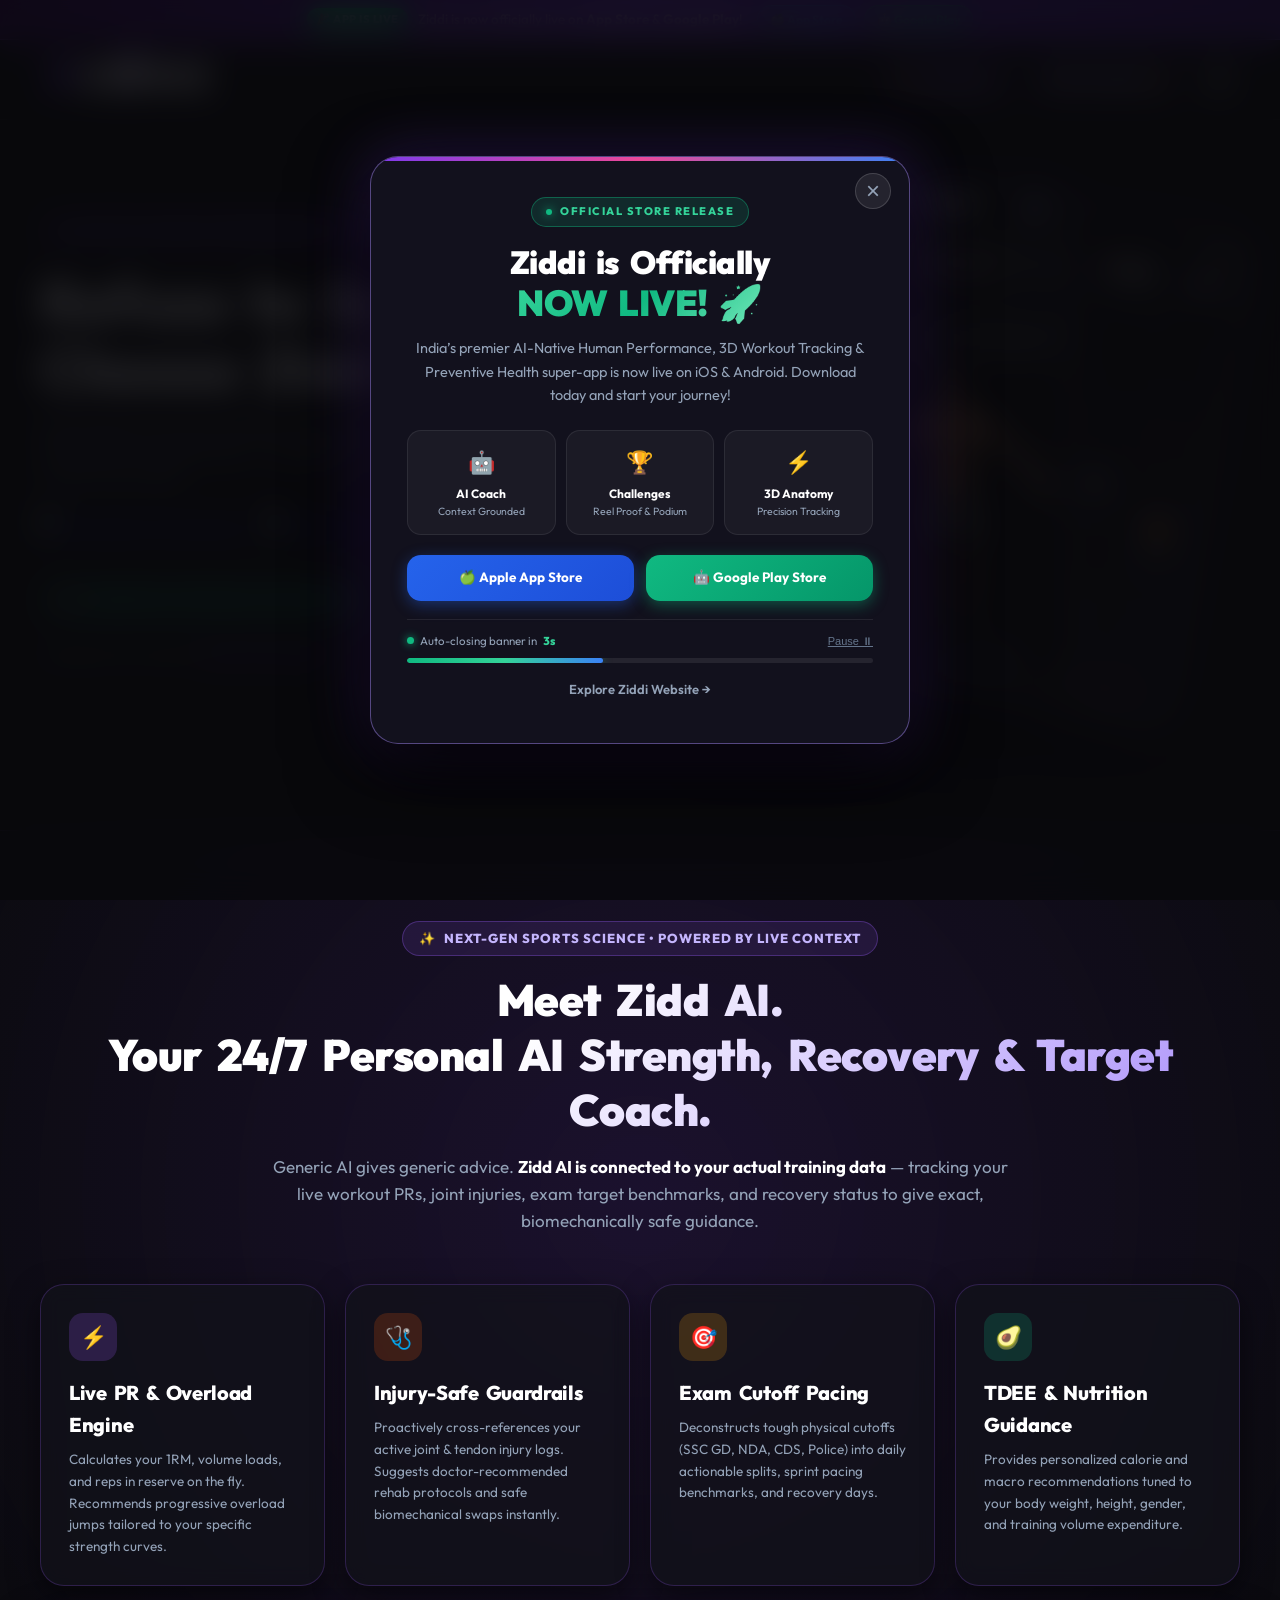
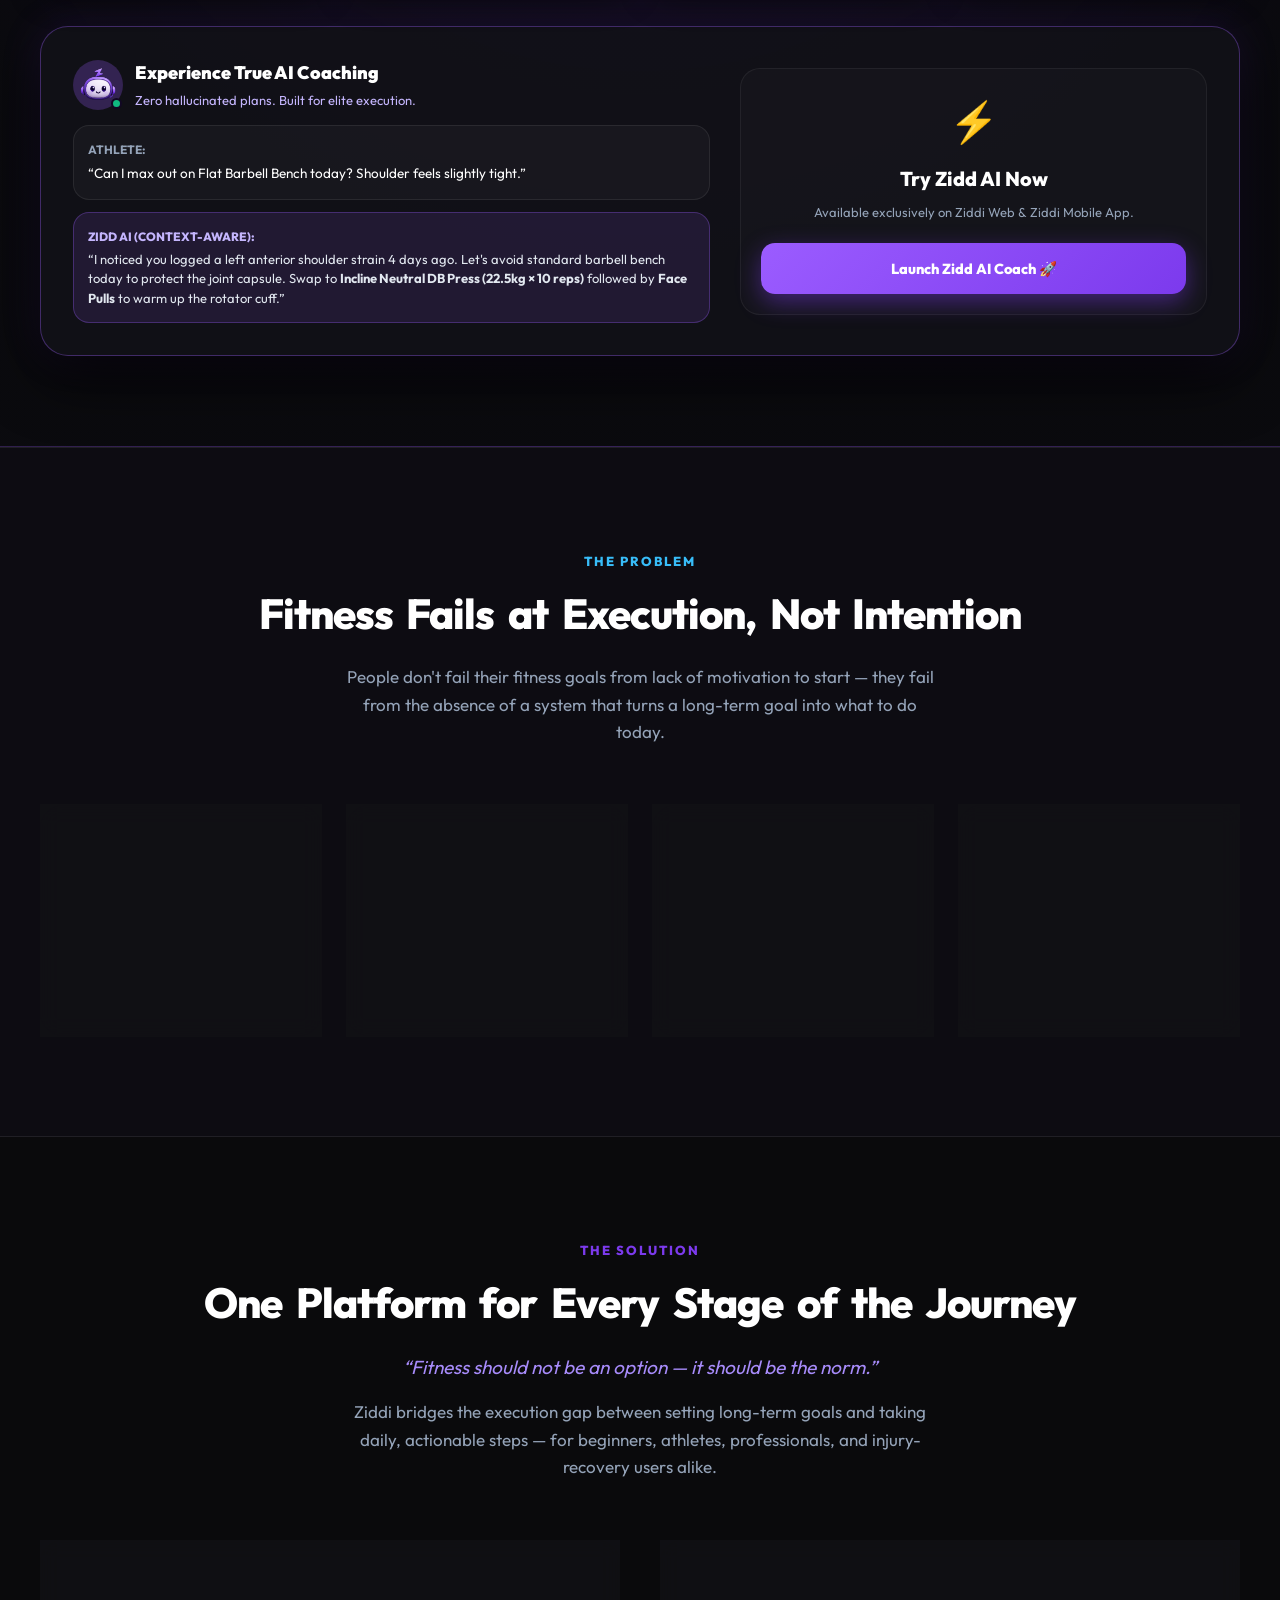
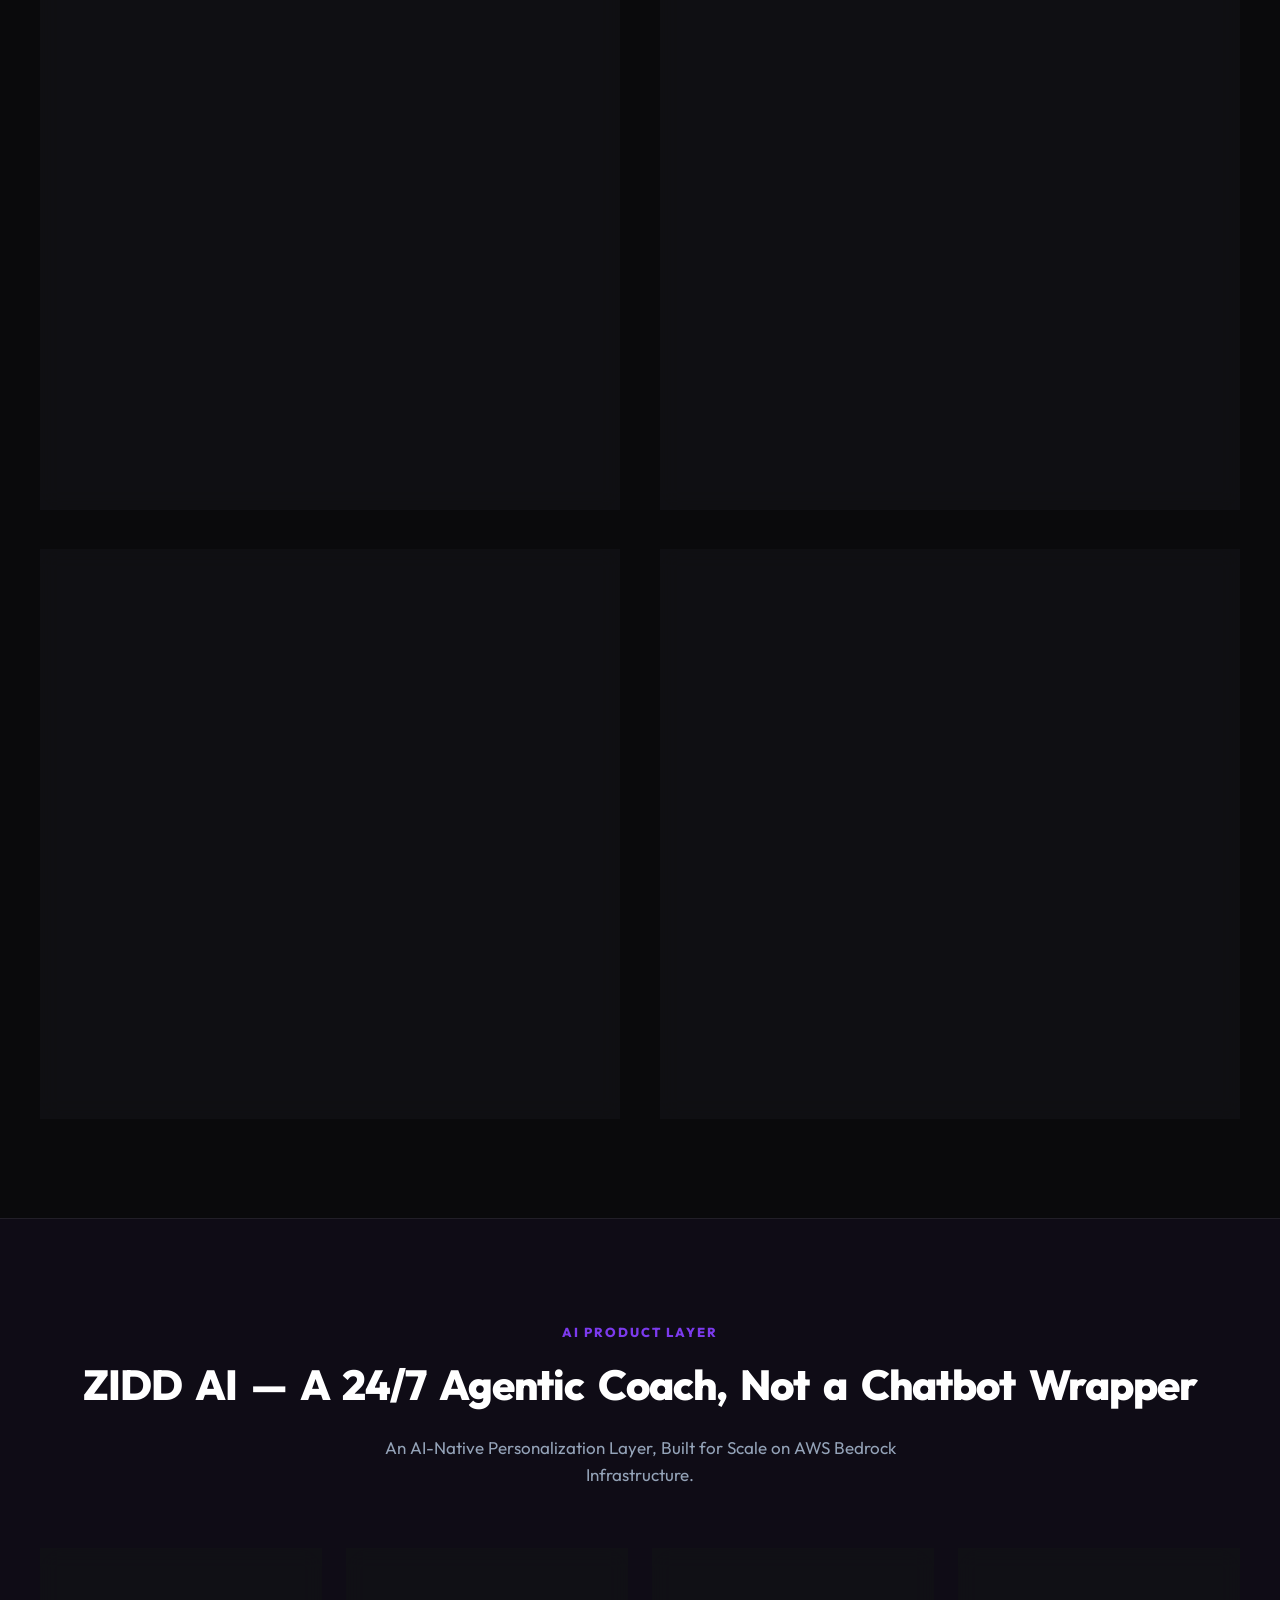
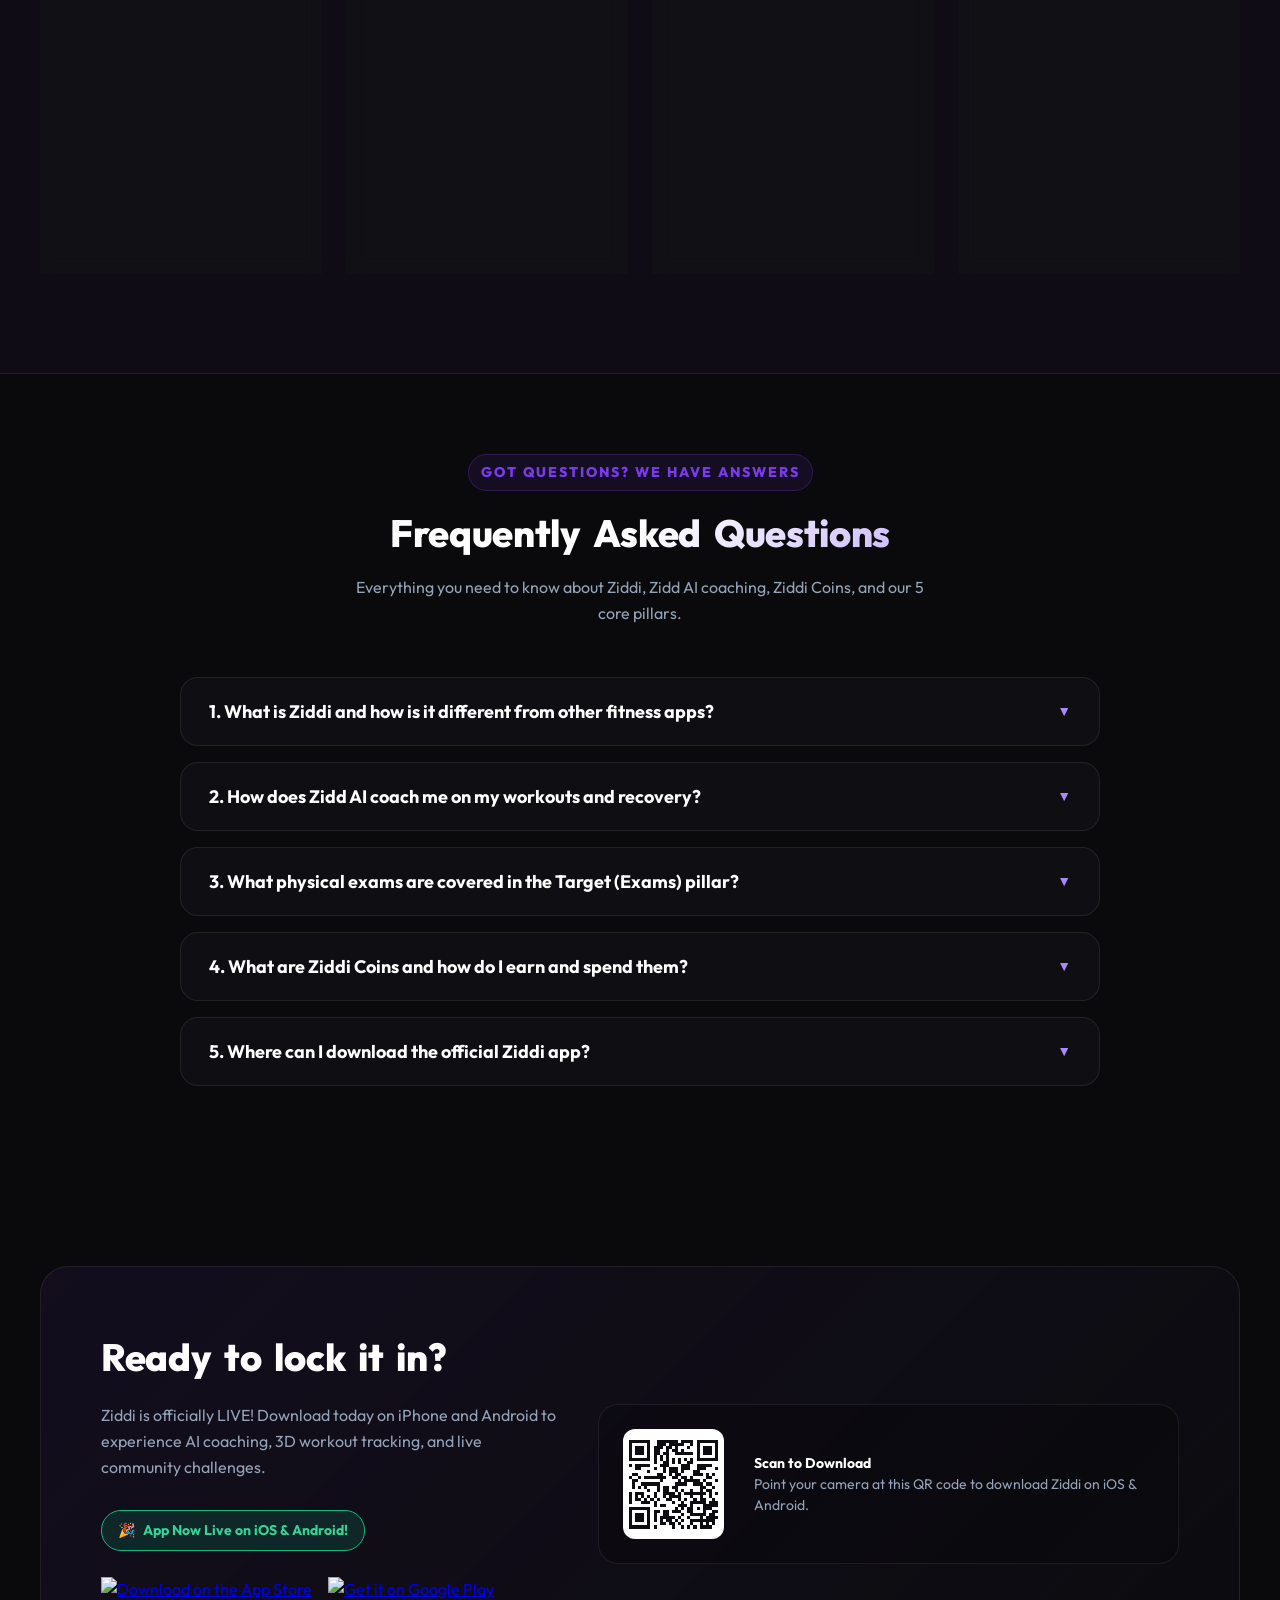
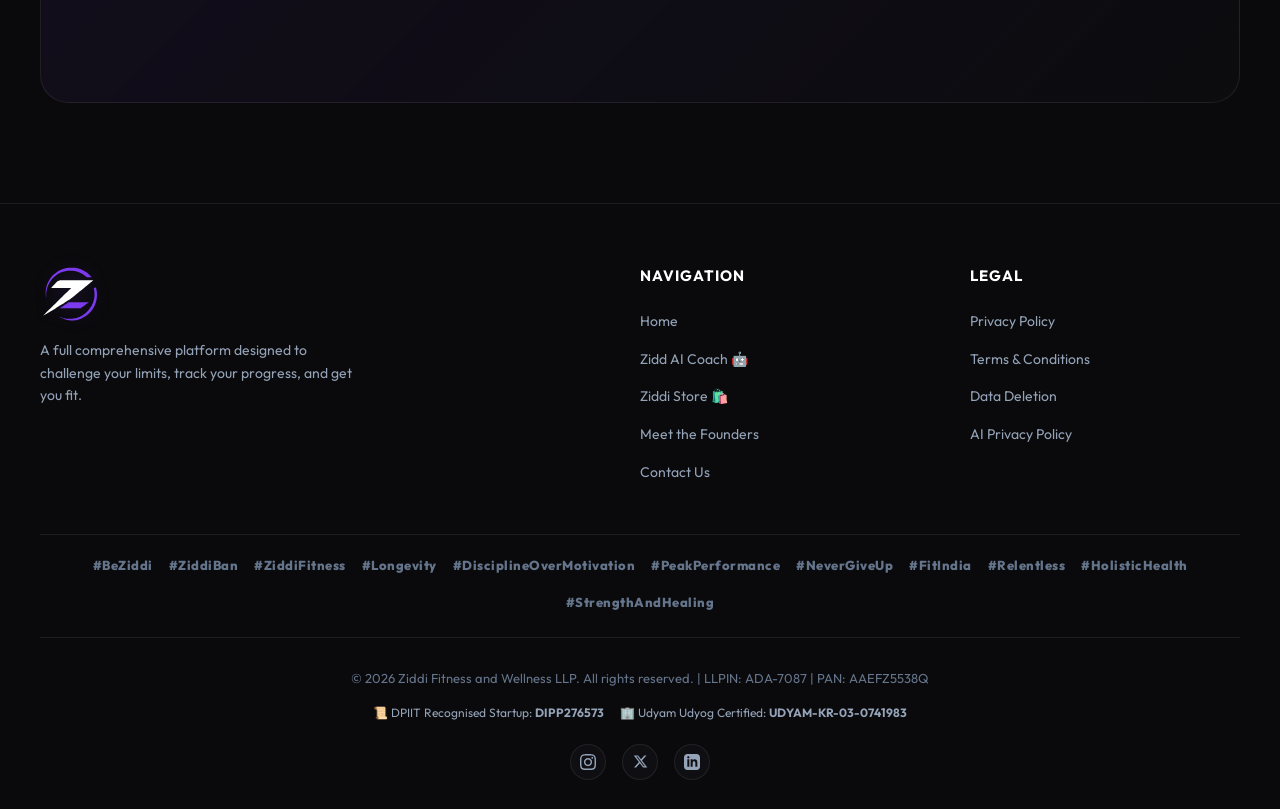
==== commit d4e7431b: "Lock store for maintenance, replace fake QR with scannable QR code SVG, remove GitHub from footers, " ====
--- a/index.html
+++ b/index.html
@@ -142,12 +142,12 @@
   <link rel="icon" type="image/png" sizes="192x192" href="assets/favicon.png">
   <link rel="apple-touch-icon" sizes="180x180" href="assets/favicon.png">
   <link rel="shortcut icon" href="assets/favicon.png">
-  <link rel="stylesheet" href="/assets/style.css?v=4.3">
-  <script src="/assets/auth.js?v=4.3"></script>
-  <script src="/assets/store.js?v=4.3"></script>
-  <script src="/assets/subscription-modal.js?v=4.3"></script>
-  <script src="/assets/launch-timer.js?v=4.3"></script>
-  <script src="/assets/challenges.js?v=4.3"></script>
+  <link rel="stylesheet" href="/assets/style.css?v=4.4">
+  <script src="/assets/auth.js?v=4.4"></script>
+  <script src="/assets/store.js?v=4.4"></script>
+  <script src="/assets/subscription-modal.js?v=4.4"></script>
+  <script src="/assets/launch-timer.js?v=4.4"></script>
+  <script src="/assets/challenges.js?v=4.4"></script>
   <style>
     /* Home-specific Premium Styles */
     .hero-container {
@@ -1313,37 +1313,11 @@
 
         <div class="qr-container">
           <div class="qr-code">
-            <!-- Inline SVG representing standard QR pattern -->
-            <svg class="qr-svg" viewBox="0 0 100 100" xmlns="http://www.w3.org/2000/svg">
-              <rect x="0" y="0" width="25" height="25" fill="#0D0D11" />
-              <rect x="5" y="5" width="15" height="15" fill="#FFF" />
-              <rect x="8" y="8" width="9" height="9" fill="#0D0D11" />
-              
-              <rect x="75" y="0" width="25" height="25" fill="#0D0D11" />
-              <rect x="80" y="5" width="15" height="15" fill="#FFF" />
-              <rect x="83" y="8" width="9" height="9" fill="#0D0D11" />
-              
-              <rect x="0" y="75" width="25" height="25" fill="#0D0D11" />
-              <rect x="5" y="80" width="15" height="15" fill="#FFF" />
-              <rect x="8" y="83" width="9" height="9" fill="#0D0D11" />
-              
-              <!-- Random QR bits -->
-              <rect x="35" y="5" width="5" height="10" fill="#0D0D11" />
-              <rect x="45" y="15" width="10" height="5" fill="#0D0D11" />
-              <rect x="60" y="5" width="5" height="5" fill="#0D0D11" />
-              <rect x="35" y="35" width="15" height="15" fill="#0D0D11" />
-              <rect x="40" y="40" width="5" height="5" fill="#FFF" />
-              <rect x="60" y="45" width="10" height="5" fill="#0D0D11" />
-              <rect x="80" y="40" width="5" height="10" fill="#0D0D11" />
-              <rect x="35" y="70" width="10" height="5" fill="#0D0D11" />
-              <rect x="50" y="80" width="5" height="15" fill="#0D0D11" />
-              <rect x="65" y="70" width="15" height="5" fill="#0D0D11" />
-              <rect x="80" y="80" width="15" height="15" fill="#0D0D11" />
-            </svg>
+            <img src="/assets/download-qr.svg" alt="Scan to download Ziddi App" class="qr-svg" style="width: 100%; height: 100%; display: block;">
           </div>
           <div class="qr-text">
-            <strong>App Now Live!</strong><br>
-            Scan or click the direct links to download Ziddi on iOS &amp; Android.
+            <strong>Scan to Download</strong><br>
+            Point your camera at this QR code to download Ziddi on iOS &amp; Android.
           </div>
         </div>
       </div>
@@ -1414,10 +1388,7 @@
         <a href="https://www.linkedin.com/company/ziddi-app" target="_blank" rel="noopener noreferrer" aria-label="LinkedIn">
           <svg width="16" height="16" viewBox="0 0 24 24"><path d="M19 0h-14c-2.761 0-5 2.239-5 5v14c0 2.761 2.239 5 5 5h14c2.762 0 5-2.239 5-5v-14c0-2.761-2.238-5-5-5zm-11 19h-3v-11h3v11zm-1.5-12.268c-.966 0-1.75-.779-1.75-1.75s.784-1.75 1.75-1.75 1.75.779 1.75 1.75-.784 1.75-1.75 1.75zm13.5 12.268h-3v-5.604c0-3.368-4-3.113-4 0v5.604h-3v-11h3v1.765c1.396-2.586 7-2.777 7 2.476v6.759z"/></svg>
         </a>
-        <!-- GitHub -->
-        <a href="https://github.com/maxxmadhwesh" target="_blank" rel="noopener noreferrer" aria-label="GitHub">
-          <svg width="16" height="16" viewBox="0 0 24 24"><path d="M12 0c-6.626 0-12 5.373-12 12 0 5.302 3.438 9.8 8.207 11.387.599.111.793-.261.793-.577v-2.234c-3.338.726-4.033-1.416-4.033-1.416-.546-1.387-1.333-1.756-1.333-1.756-1.089-.745.083-.729.083-.729 1.205.084 1.839 1.237 1.839 1.237 1.07 1.834 2.807 1.304 3.492.997.107-.775.418-1.305.762-1.604-2.665-.305-5.467-1.334-5.467-5.931 0-1.311.469-2.381 1.236-3.221-.124-.303-.535-1.524.117-3.176 0 0 1.008-.322 3.301 1.23.957-.266 1.983-.399 3.003-.404 1.02.005 2.047.138 3.006.404 2.291-1.552 3.297-1.23 3.297-1.23.653 1.653.242 2.874.118 3.176.77.84 1.235 1.911 1.235 3.221 0 4.609-2.807 5.624-5.479 5.921.43.372.823 1.102.823 2.222v3.293c0 .319.192.694.801.576 4.765-1.589 8.199-6.086 8.199-11.386 0-6.627-5.373-12-12-12z"/></svg>
-        </a>
+
       </div>
     </div>
   </footer>
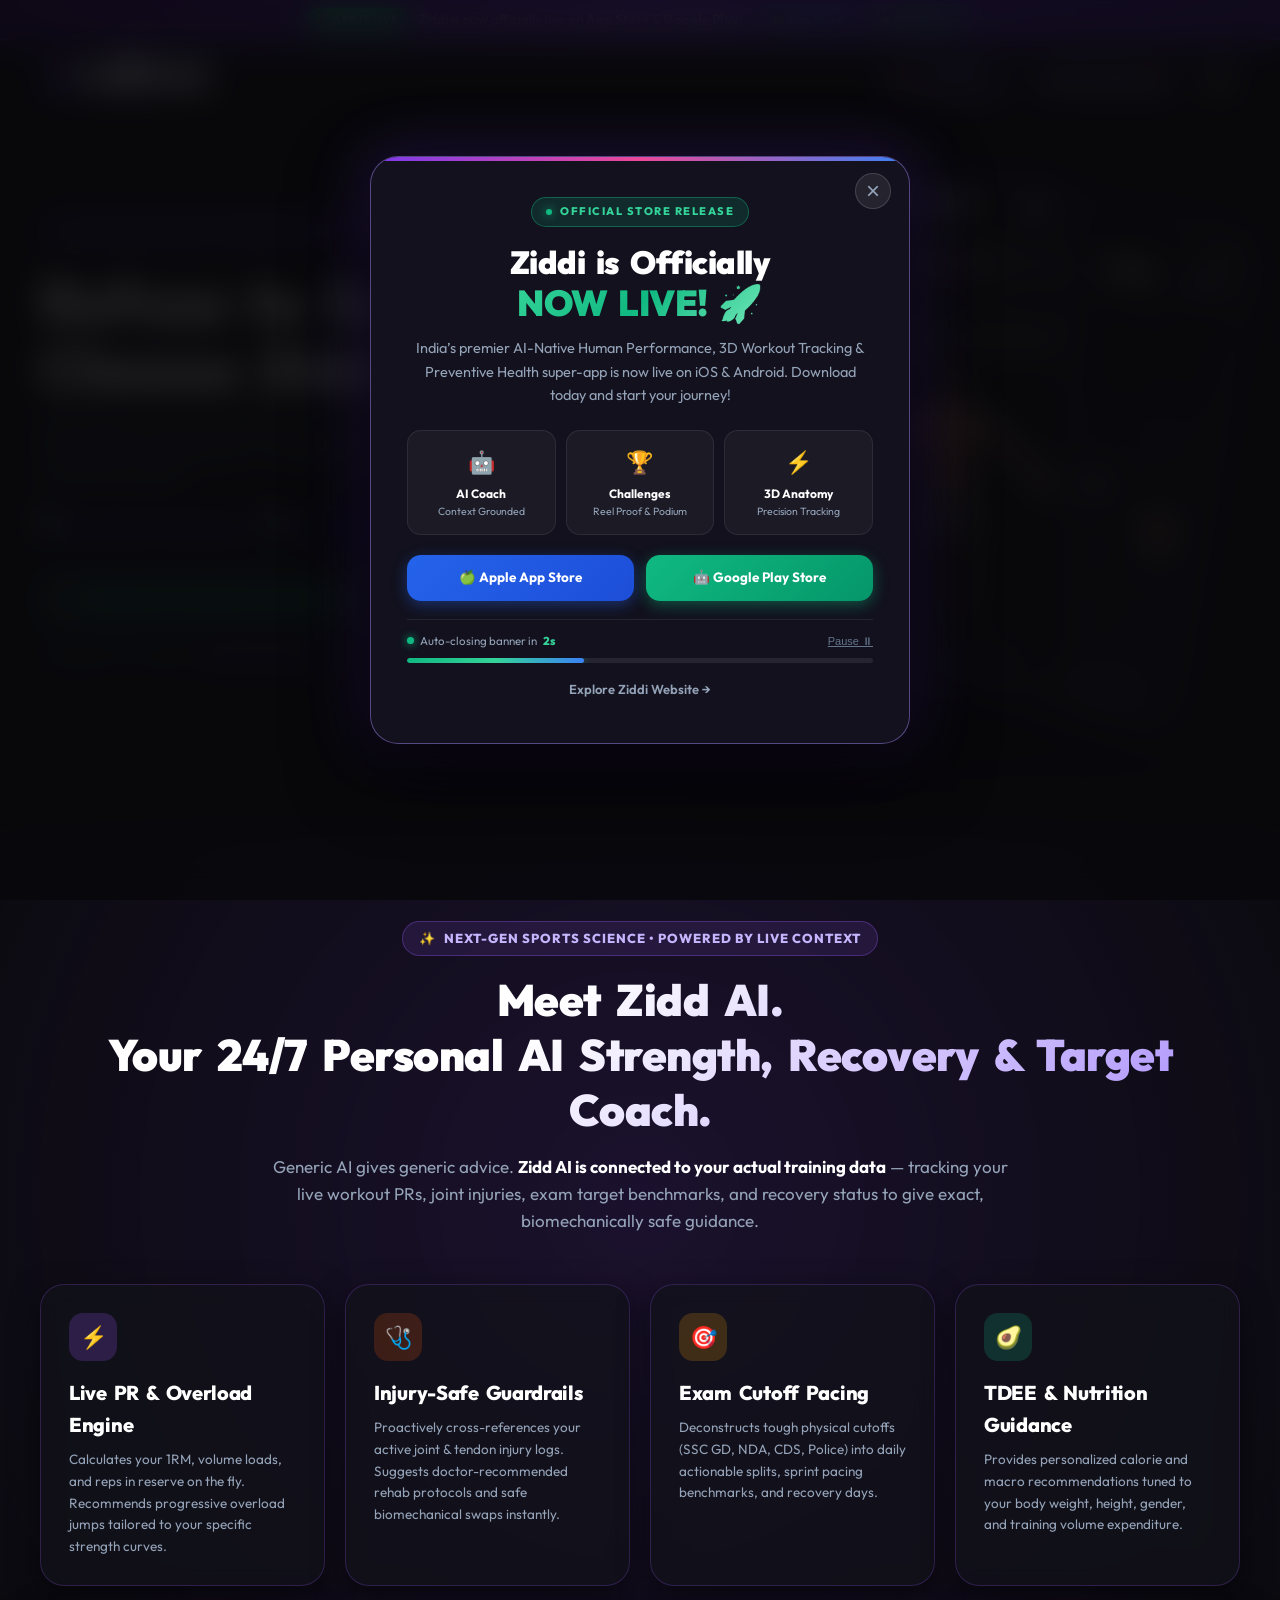
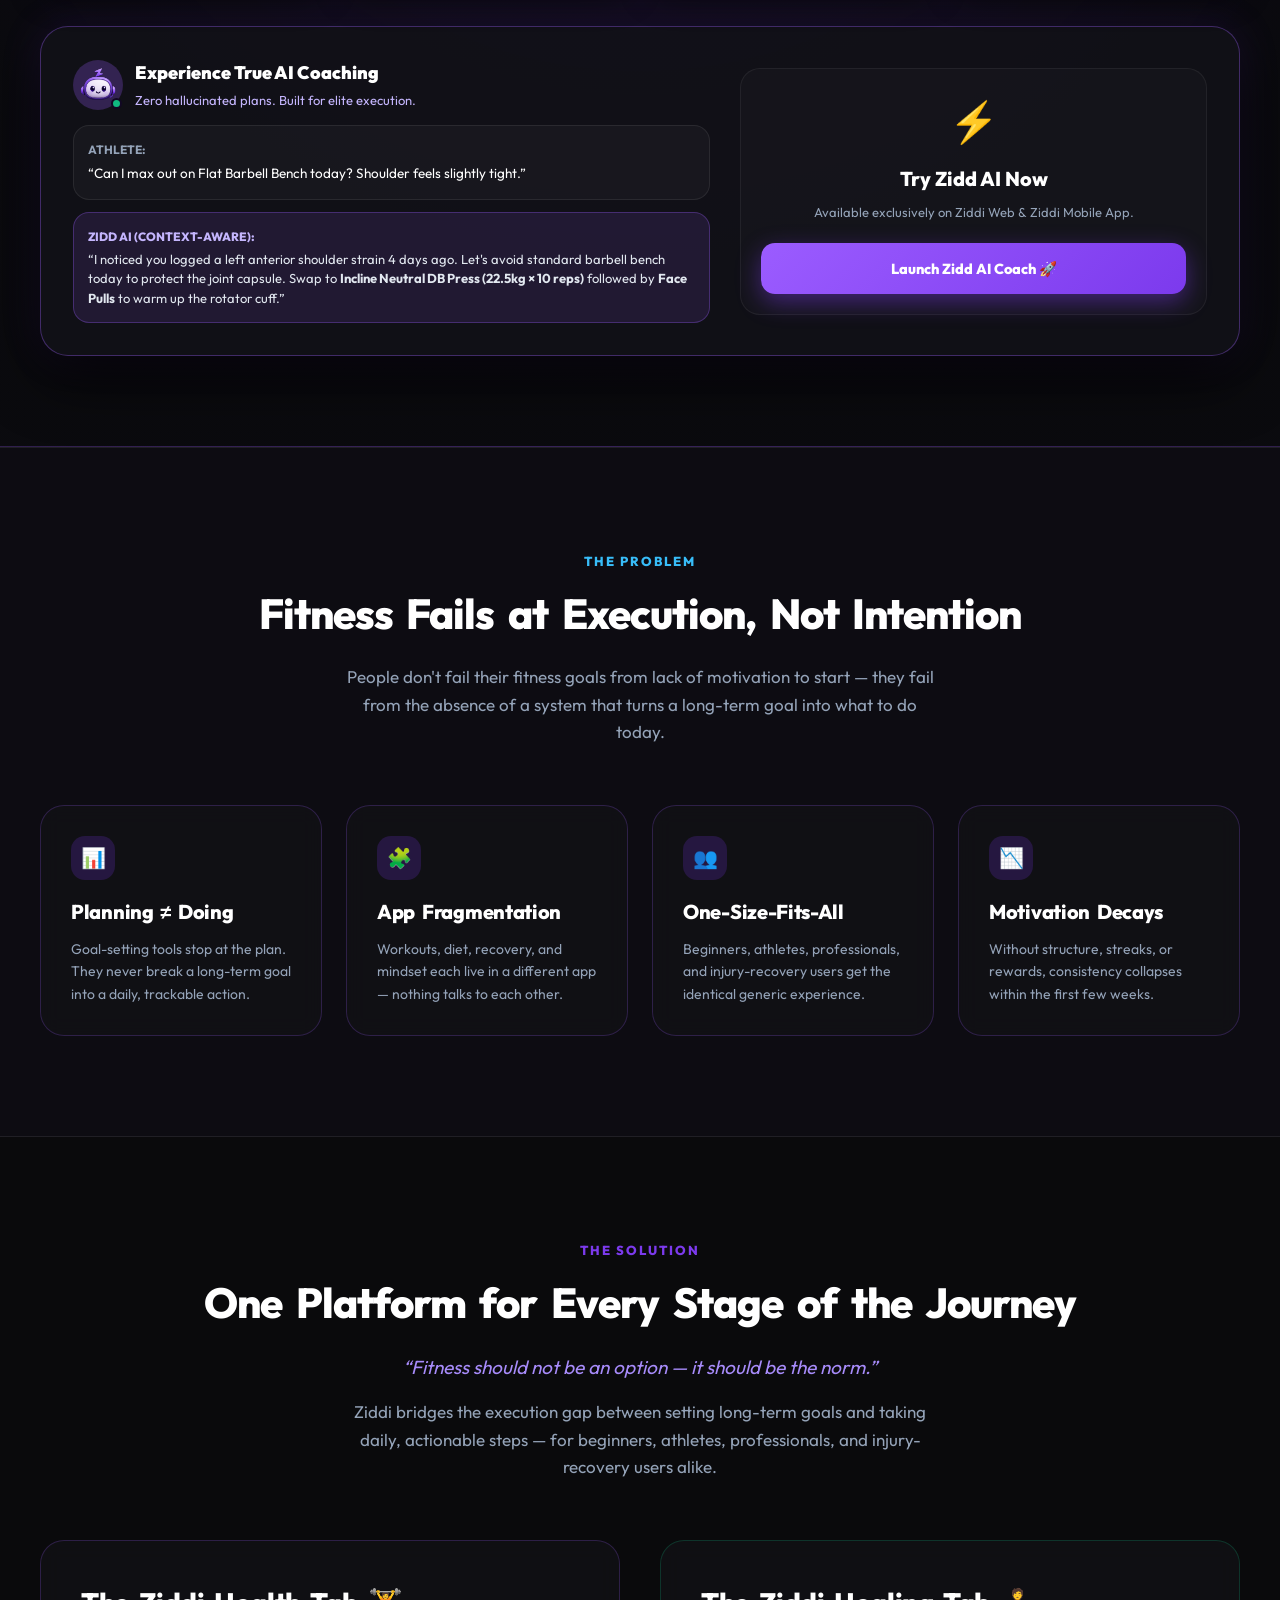
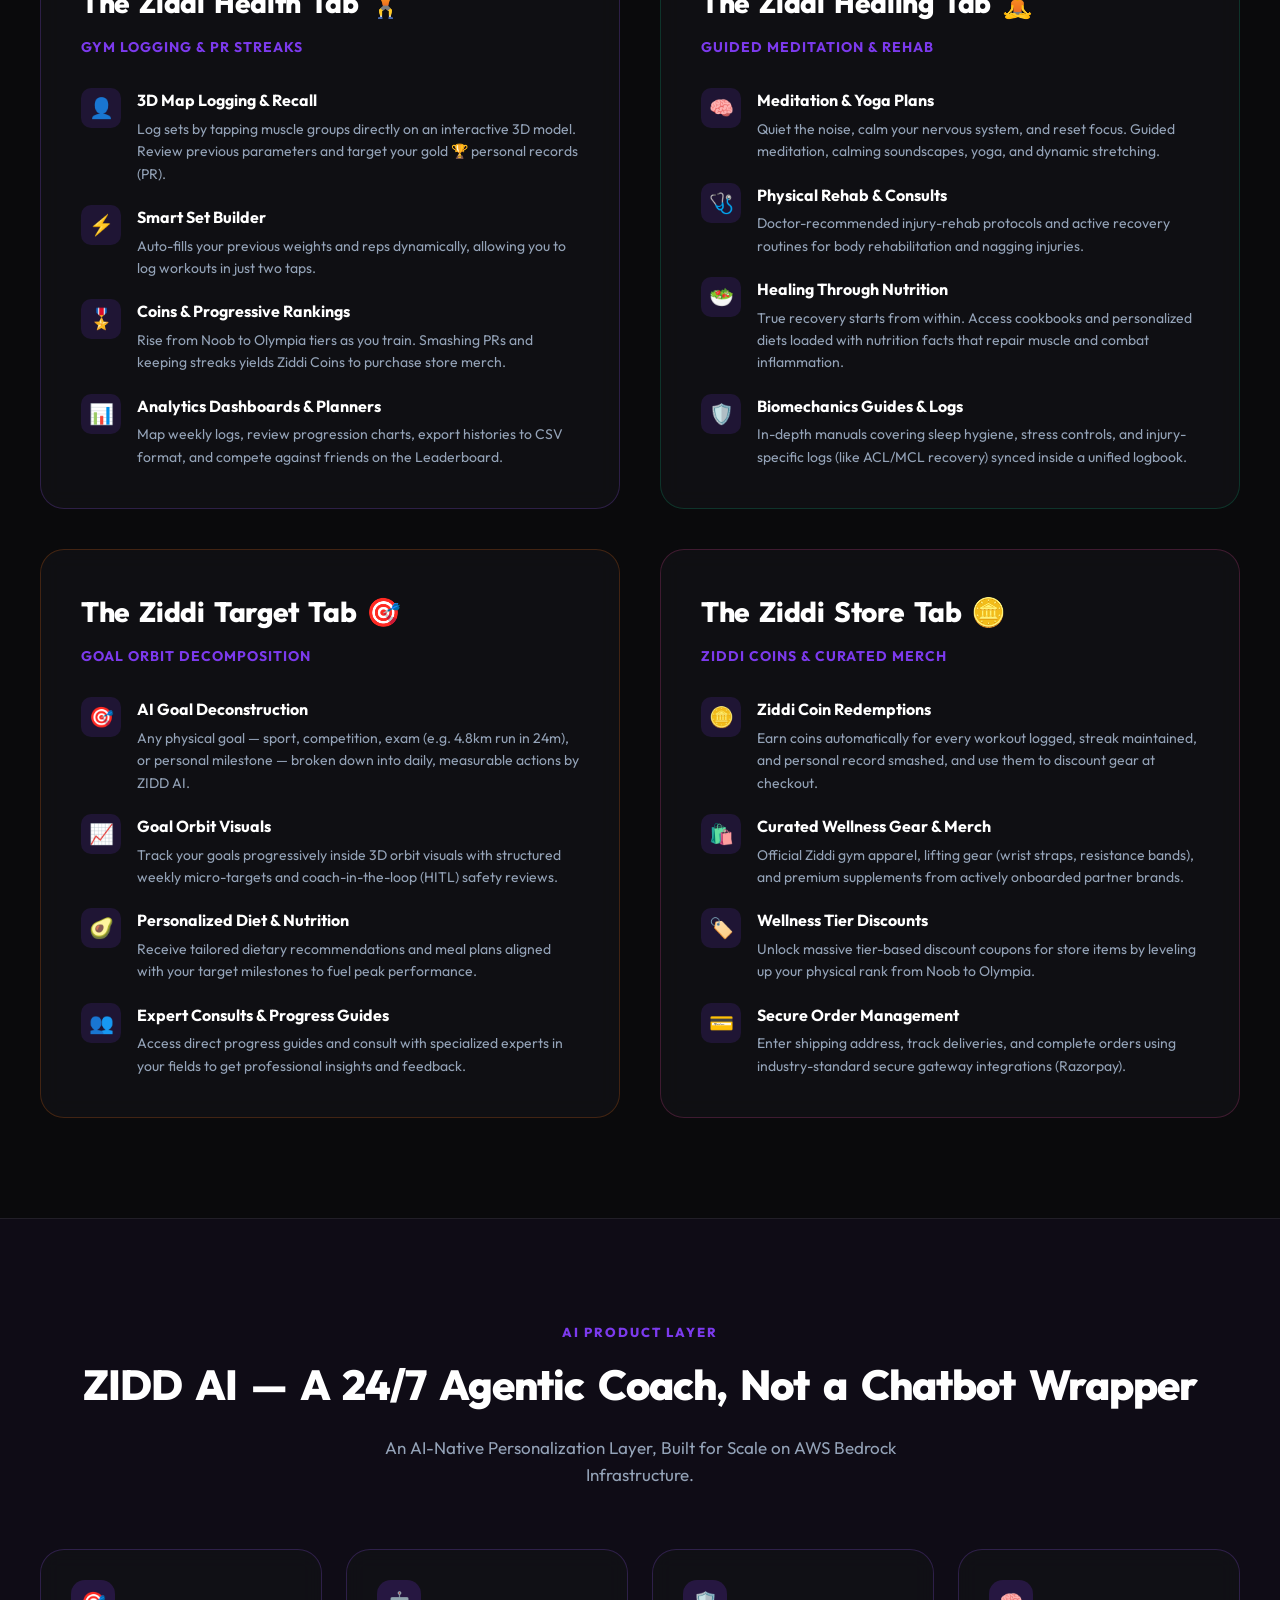
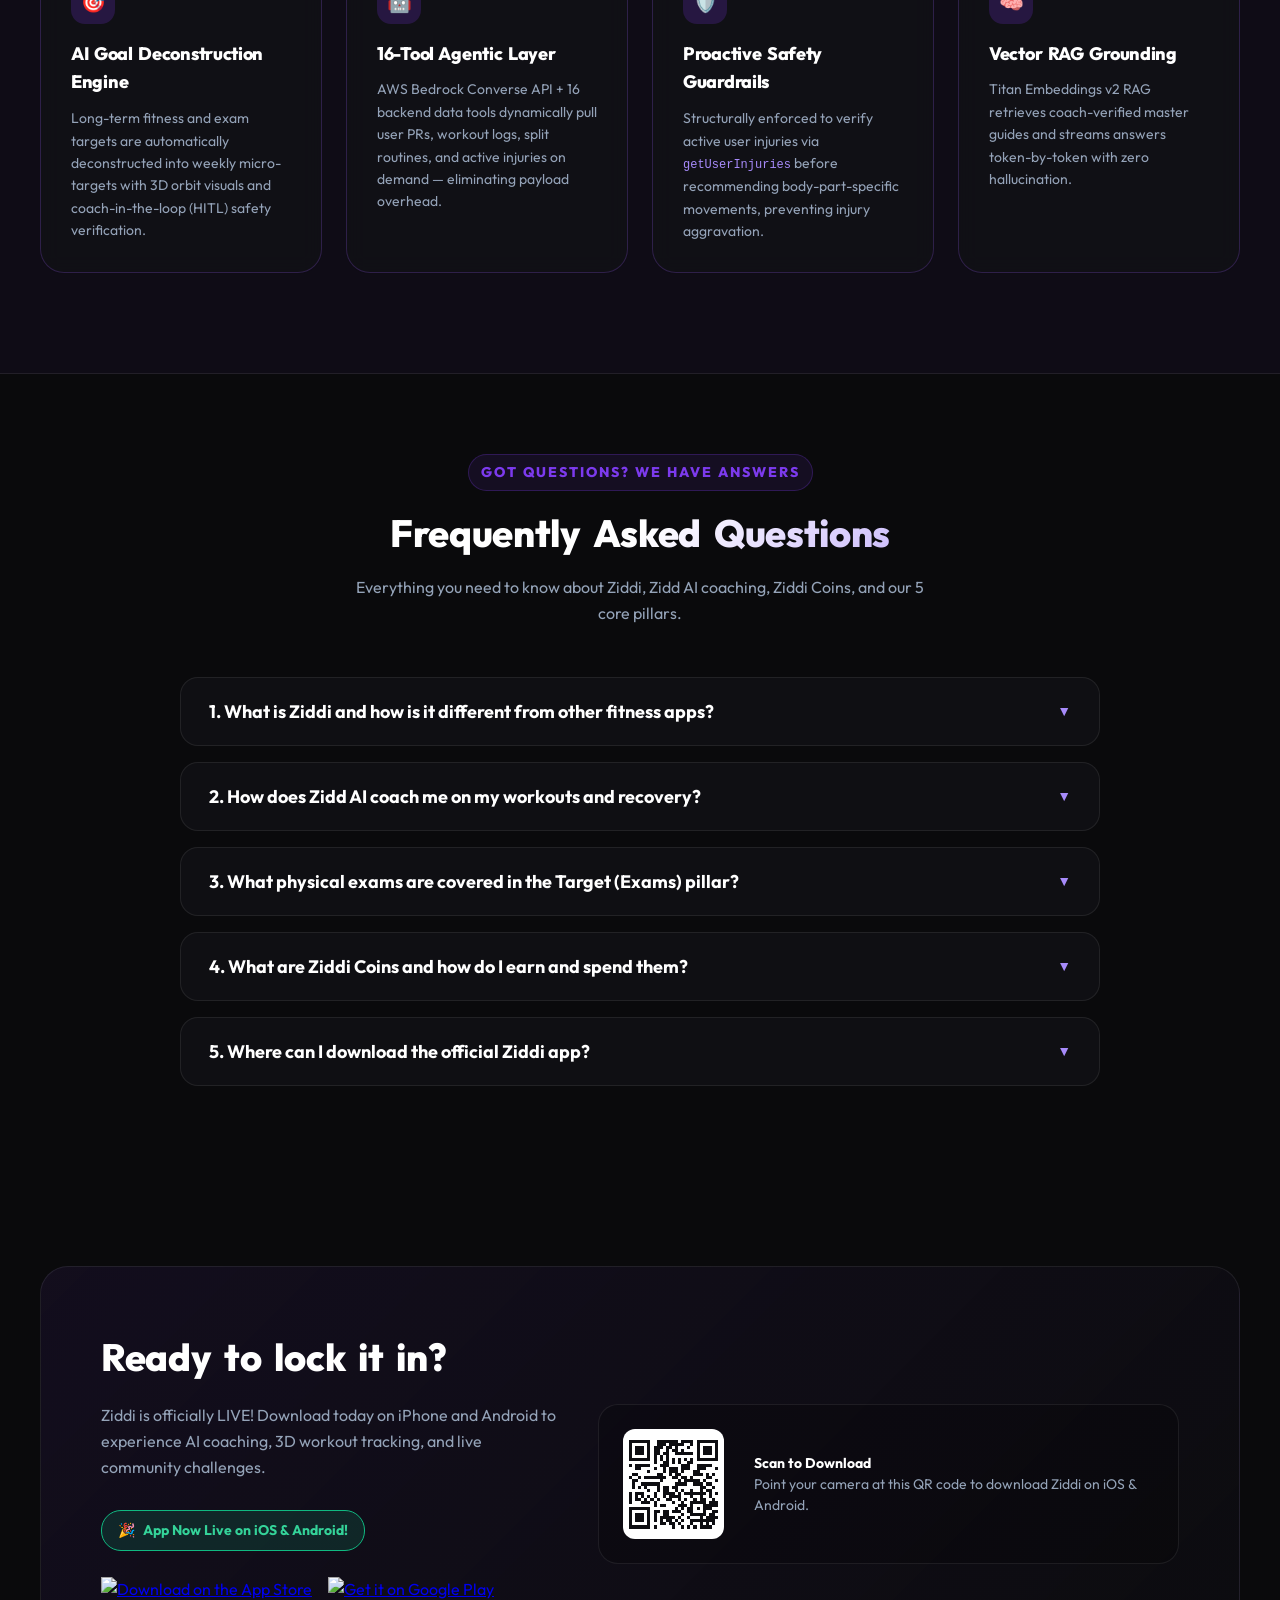
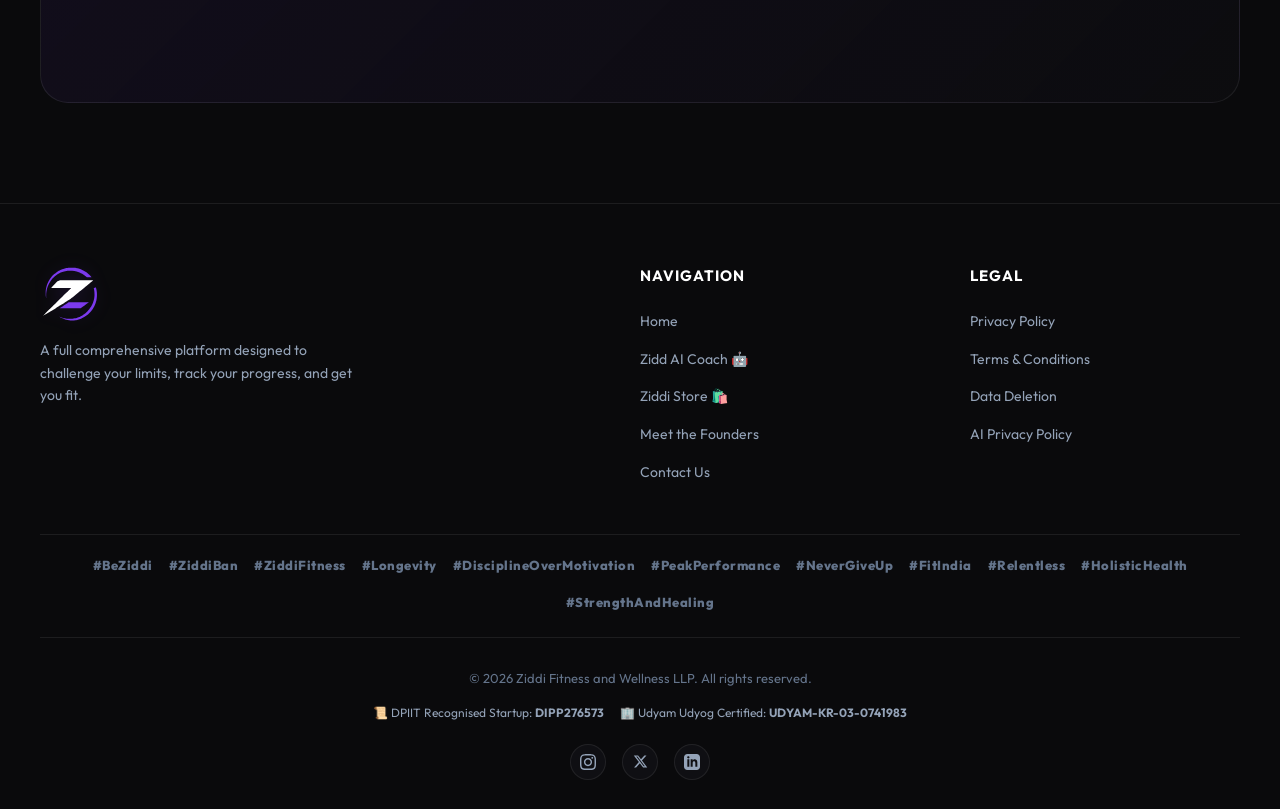
==== commit 4cbc8229: "Remove PAN and LLPIN numbers from website footers" ====
--- a/index.html
+++ b/index.html
@@ -1370,7 +1370,7 @@
     </div>
 
     <div class="footer-bottom" style="flex-direction: column; gap: 14px; text-align: center; margin-top: 24px;">
-      <p>&copy; 2026 Ziddi Fitness and Wellness LLP. All rights reserved. | LLPIN: ADA-7087 | PAN: AAEFZ5538Q</p>
+      <p>&copy; 2026 Ziddi Fitness and Wellness LLP. All rights reserved.</p>
       <div style="font-size: 12px; color: #94A3B8; display: flex; flex-wrap: wrap; justify-content: center; gap: 16px;">
         <span>📜 DPIIT Recognised Startup: <strong>DIPP276573</strong></span>
         <span>🏢 Udyam Udyog Certified: <strong>UDYAM-KR-03-0741983</strong></span>
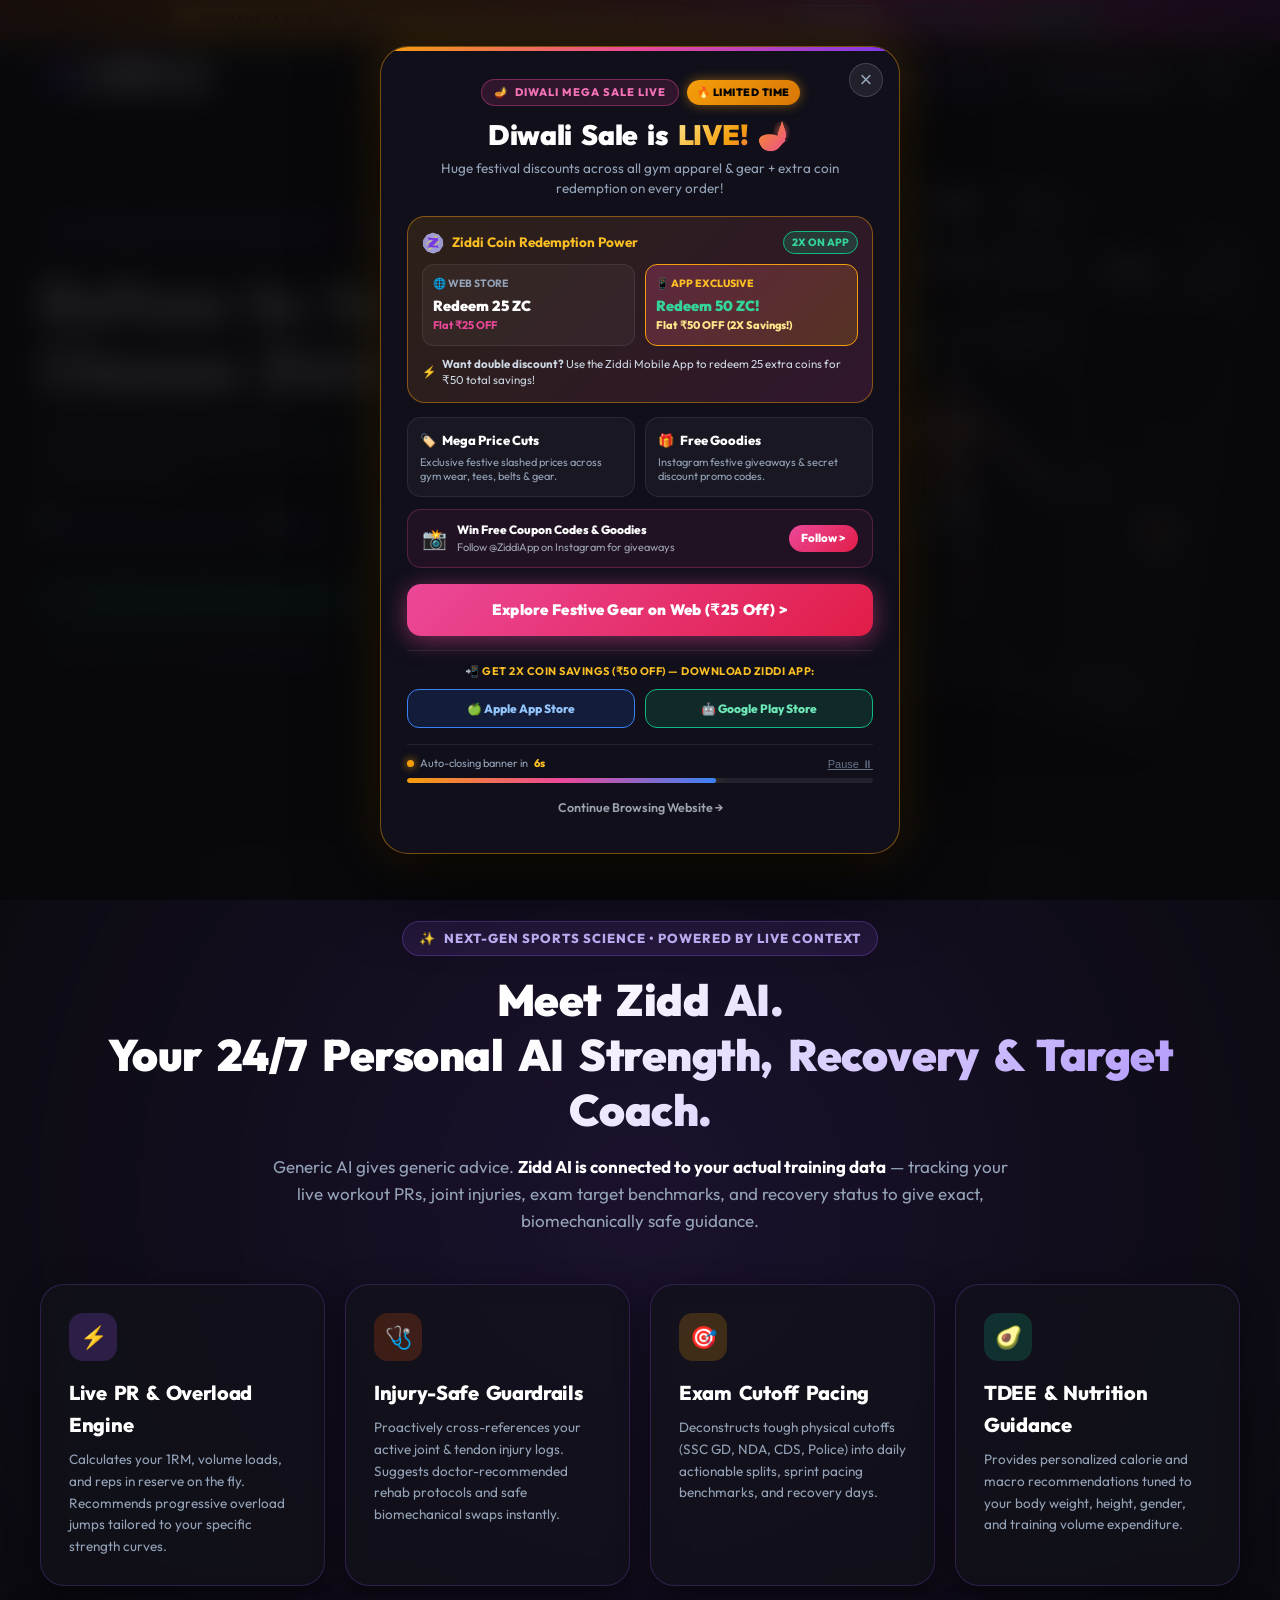
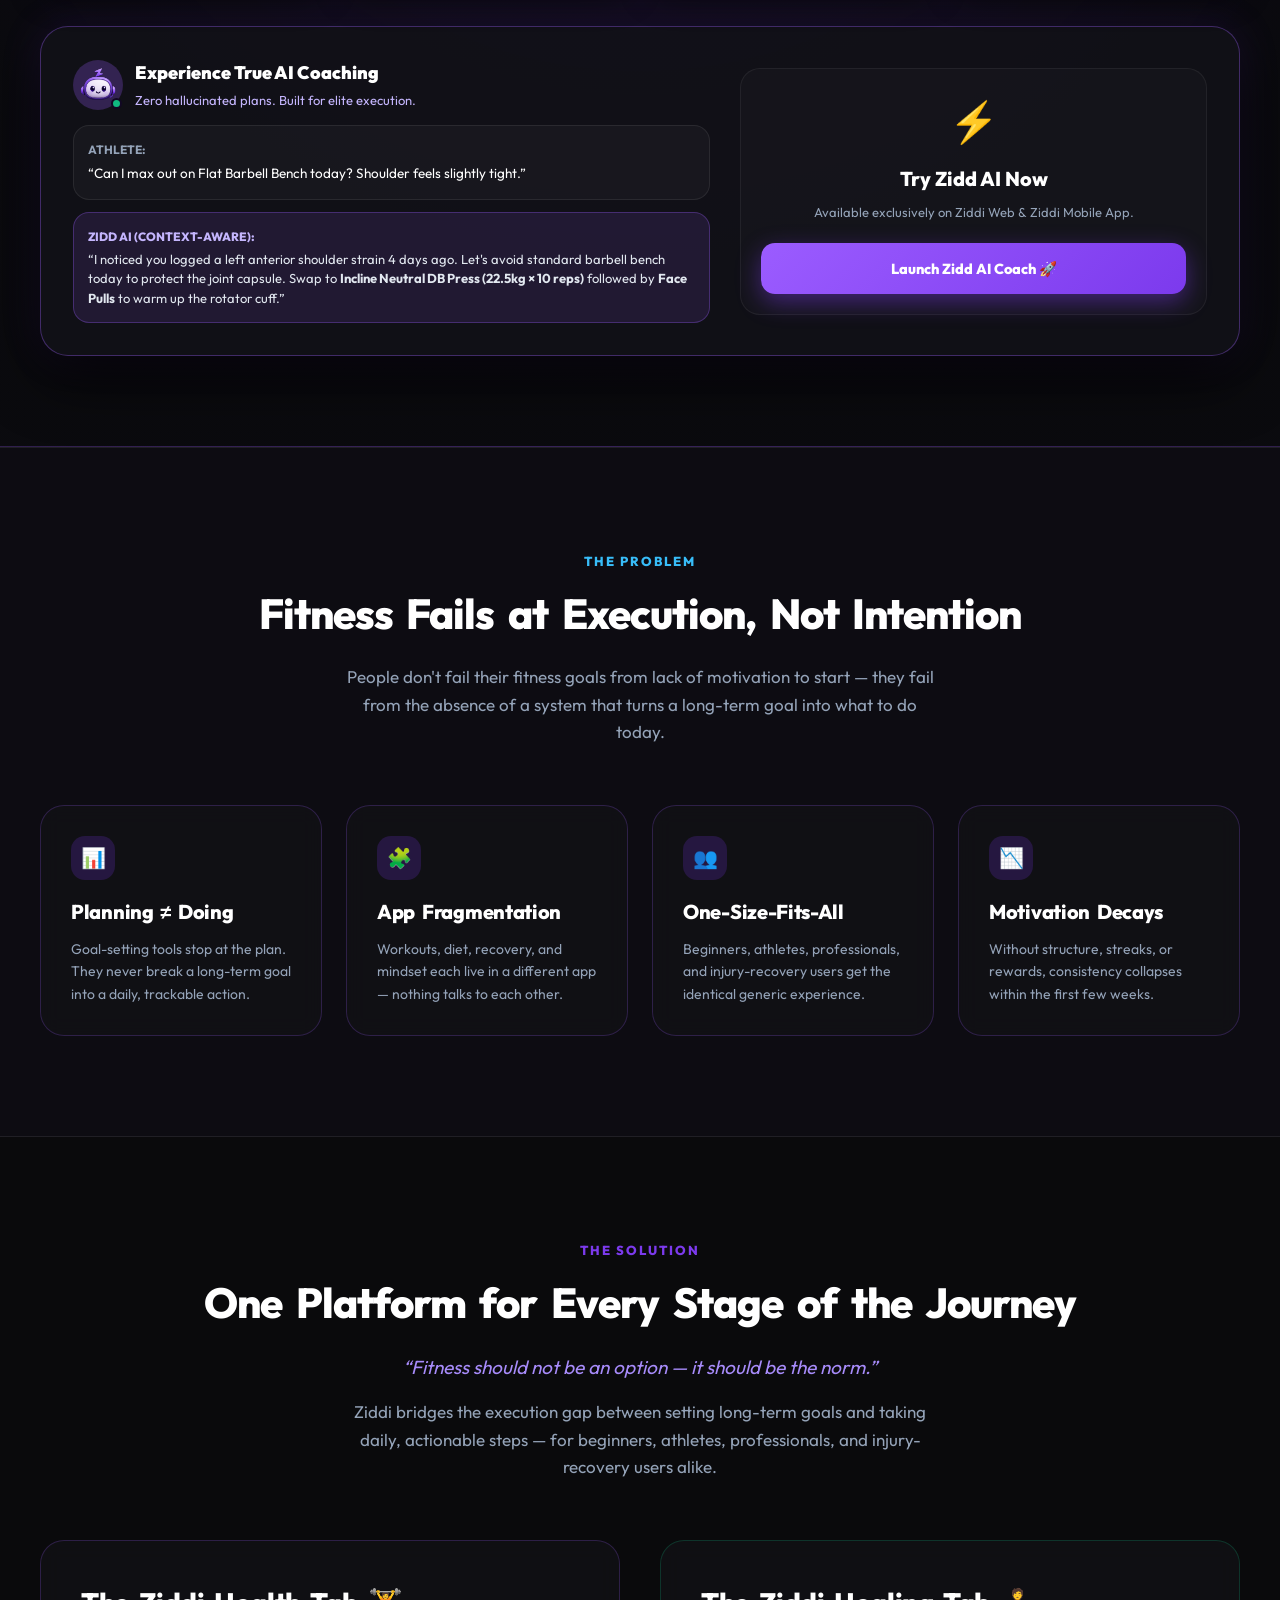
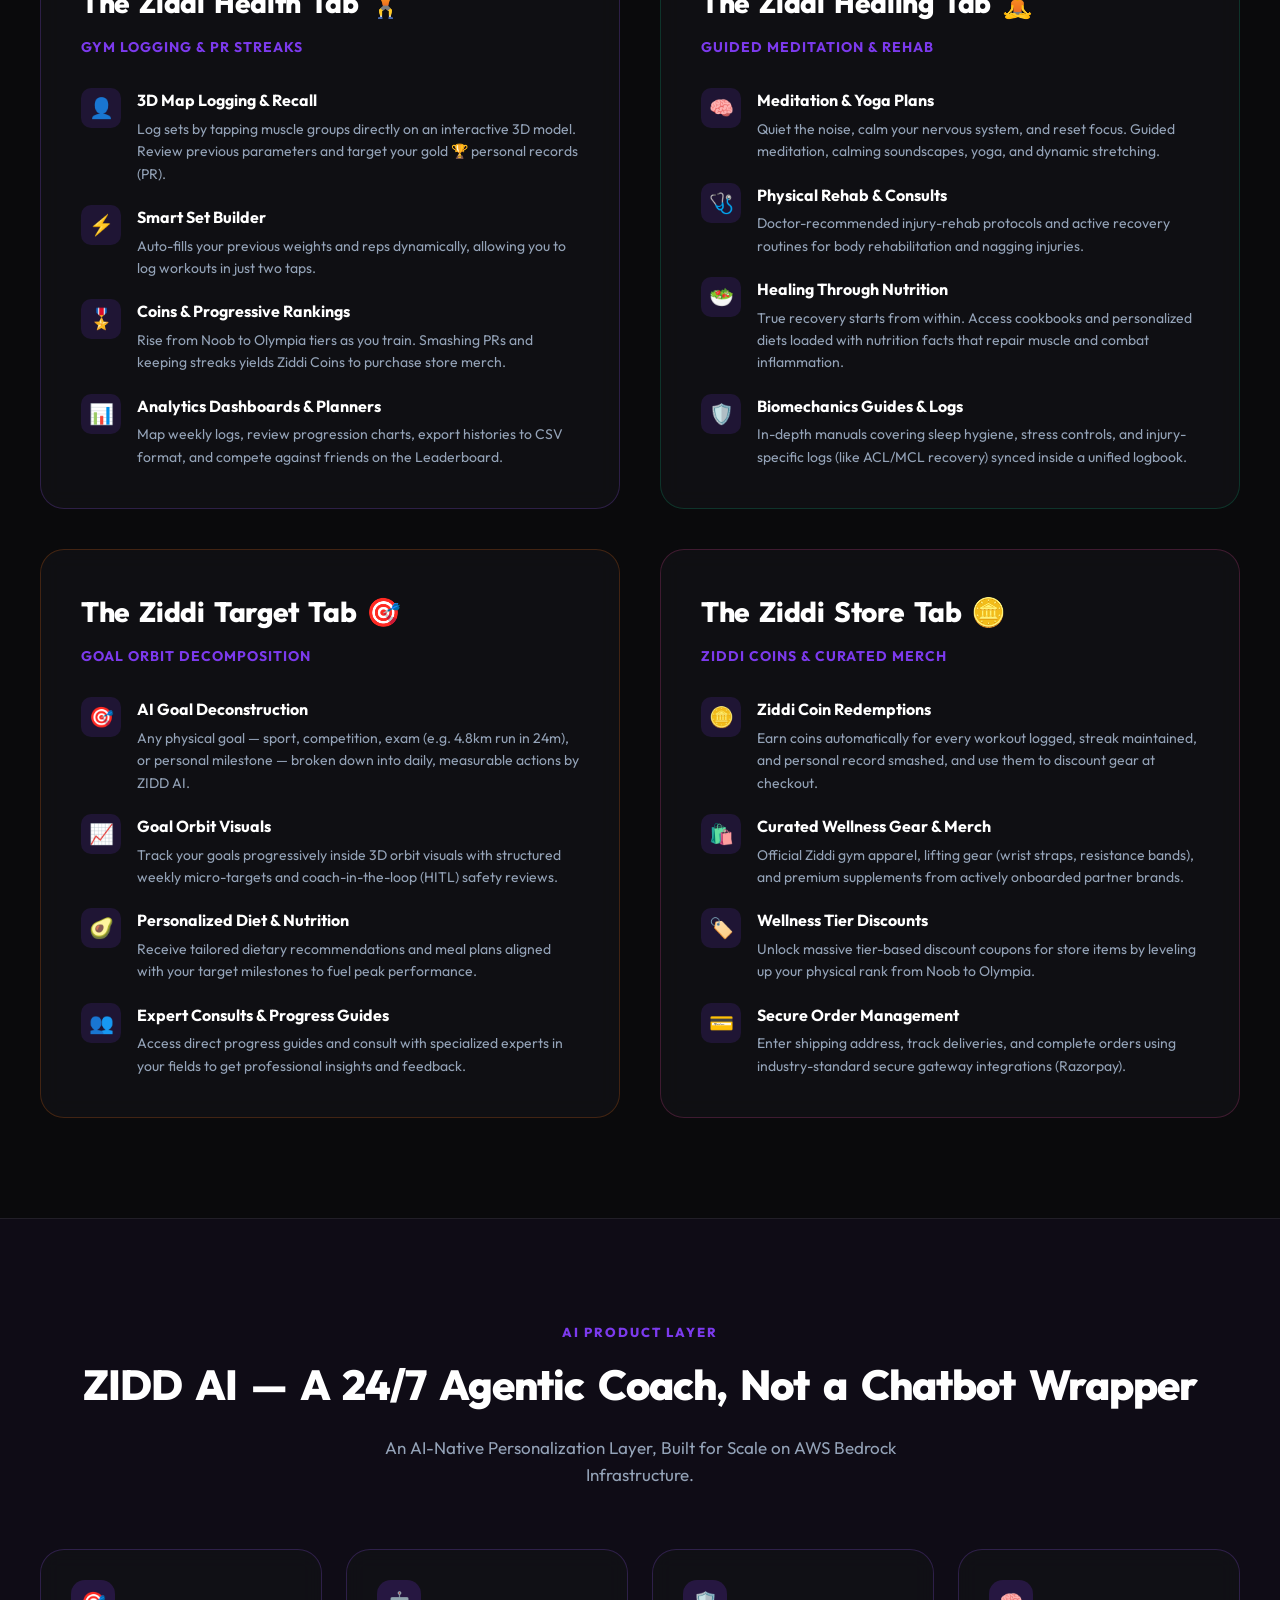
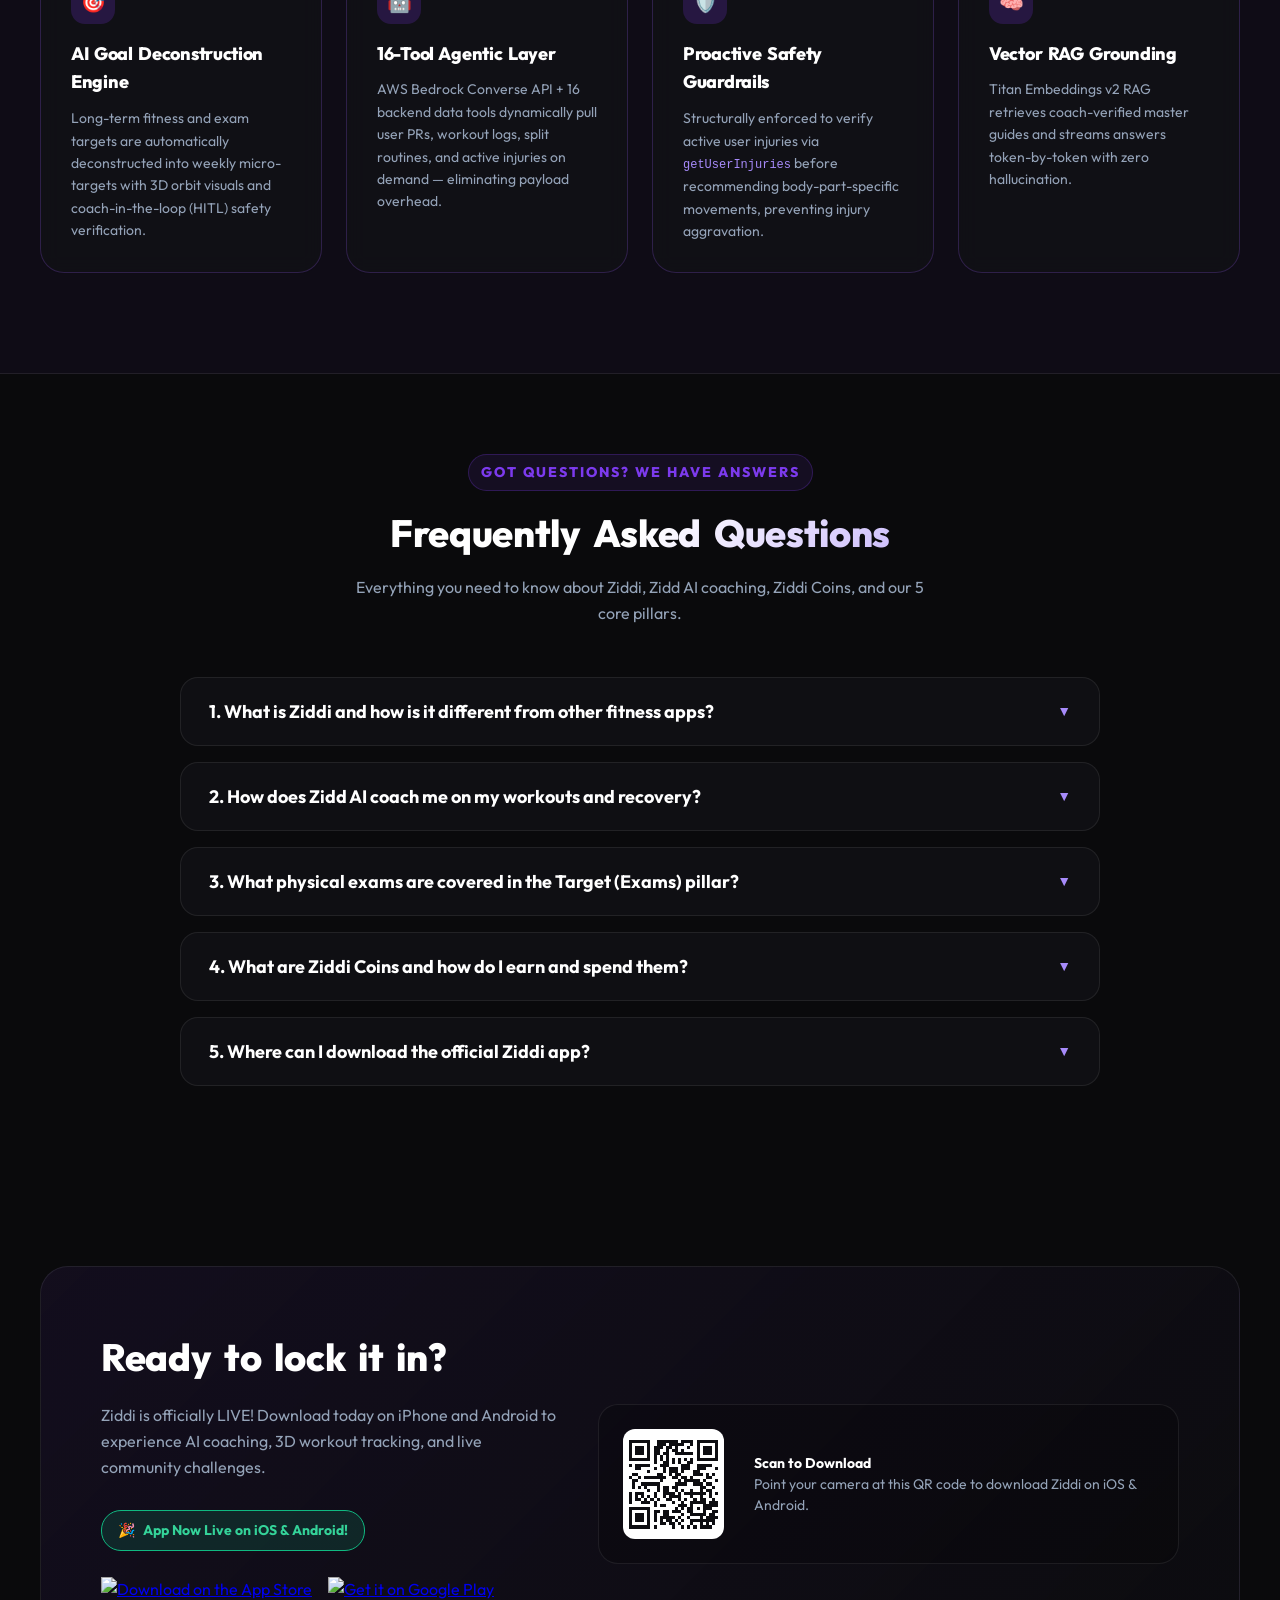
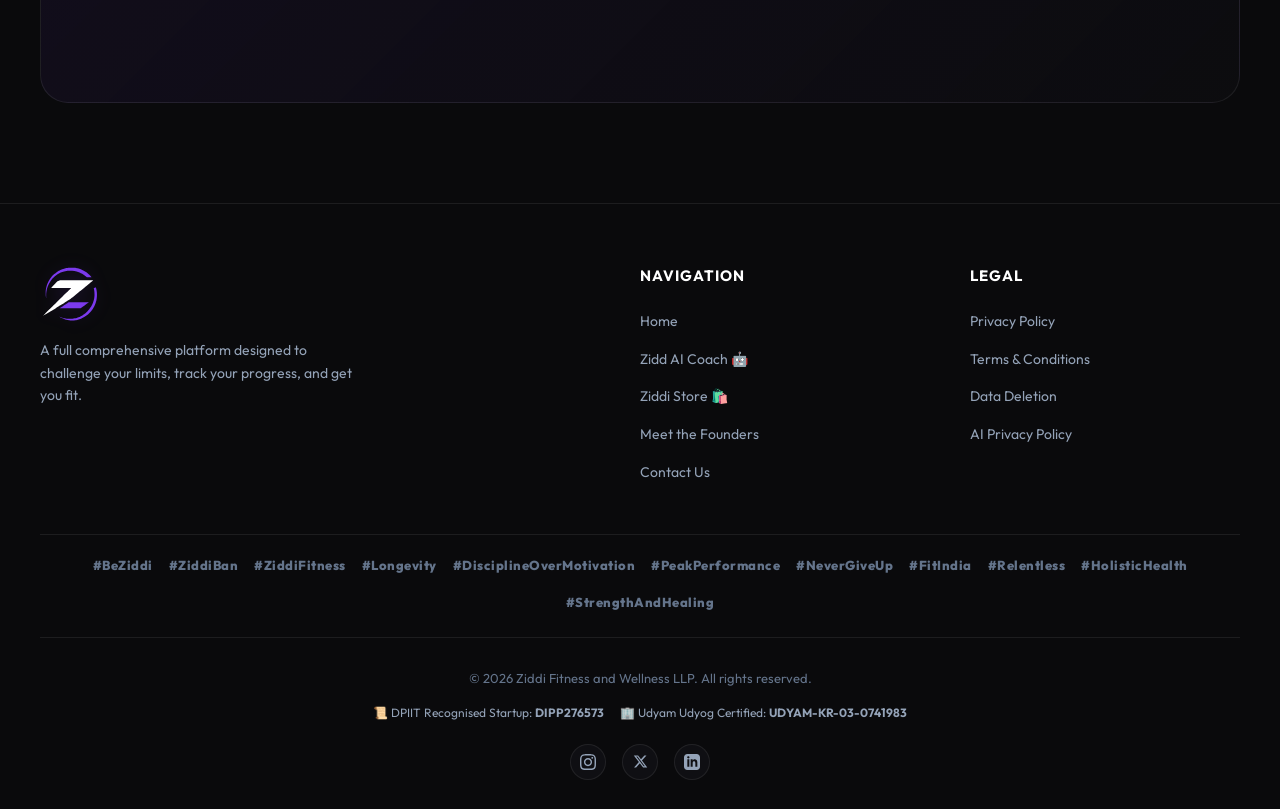
==== commit 0e68804a: "Launch Diwali Mega Sale experience: 50 ZC mobile app perk, 25 ZC web discount, festive modal & top a" ====
--- a/index.html
+++ b/index.html
@@ -142,12 +142,12 @@
   <link rel="icon" type="image/png" sizes="192x192" href="assets/favicon.png">
   <link rel="apple-touch-icon" sizes="180x180" href="assets/favicon.png">
   <link rel="shortcut icon" href="assets/favicon.png">
-  <link rel="stylesheet" href="/assets/style.css?v=4.4">
-  <script src="/assets/auth.js?v=4.4"></script>
-  <script src="/assets/store.js?v=4.4"></script>
-  <script src="/assets/subscription-modal.js?v=4.4"></script>
-  <script src="/assets/launch-timer.js?v=4.4"></script>
-  <script src="/assets/challenges.js?v=4.4"></script>
+  <link rel="stylesheet" href="/assets/style.css?v=4.7">
+  <script src="/assets/auth.js?v=4.7"></script>
+  <script src="/assets/store.js?v=4.7"></script>
+  <script src="/assets/subscription-modal.js?v=4.7"></script>
+  <script src="/assets/launch-timer.js?v=4.7"></script>
+  <script src="/assets/challenges.js?v=4.7"></script>
   <style>
     /* Home-specific Premium Styles */
     .hero-container {
@@ -678,12 +678,15 @@
 <body class="has-top-banner">
 
   <!-- Top Announcement Banner -->
-  <div class="top-announcement-banner">
+  <div class="top-announcement-banner" style="background: linear-gradient(90deg, #78350F 0%, #D97706 30%, #EC4899 70%, #701A75 100%);">
     <div class="banner-content">
-      <span class="banner-badge">🎉 APP IS LIVE</span>
-      <span class="banner-text">Ziddi is now officially live on <strong>App Store</strong> &amp; <strong>Google Play</strong>!</span>
+      <span class="banner-badge" style="background: linear-gradient(135deg, #F59E0B 0%, #D97706 100%); color: #000; font-weight: 900; box-shadow: 0 0 12px rgba(245, 158, 11, 0.6);">🪔 DIWALI MEGA SALE</span>
+      <span class="banner-text">Festival Price Cuts Live! <strong style="color: #FDE68A;">Redeem 50 ZC (₹50 OFF) on App</strong> · 25 ZC on Web</span>
     </div>
     <div class="banner-actions">
+      <a href="store.html" class="banner-cta" style="background: rgba(255, 255, 255, 0.2); border: 1px solid #FFF; color: #FFF; font-weight: 800;">
+        🛍️ Shop Sale
+      </a>
       <a href="https://apps.apple.com/in/app/ziddi/id6809047218" target="_blank" rel="noopener noreferrer" class="banner-cta ios-cta">
         🍏 App Store
       </a>
@@ -1580,68 +1583,162 @@
 
   <!-- ── Opening Launch Announcement Modal Popup ──────────────── -->
   <div class="launch-modal-backdrop" id="launchModalBackdrop">
-    <div class="launch-modal" id="launchModal" role="dialog" aria-modal="true" aria-labelledby="launchModalTitle">
-      <button class="launch-modal-close" id="closeLaunchModalBtn" aria-label="Close Announcement">&times;</button>
+    <div class="launch-modal diwali-modal" id="launchModal" role="dialog" aria-modal="true" aria-labelledby="launchModalTitle" style="
+      background: #100F1A; border: 1.5px solid rgba(245, 158, 11, 0.45); border-radius: 28px;
+      padding: 32px 26px; max-width: 520px; width: 100%; text-align: center; position: relative;
+      box-shadow: 0 25px 80px rgba(0, 0, 0, 0.95), 0 0 50px rgba(245, 158, 11, 0.25);
+      box-sizing: border-box; max-height: 92vh; overflow-y: auto;
+    ">
+      <button class="launch-modal-close" id="closeLaunchModalBtn" aria-label="Close Announcement" style="
+        position: absolute; top: 16px; right: 16px; background: rgba(255, 255, 255, 0.08);
+        border: 1px solid rgba(255, 255, 255, 0.15); color: #94A3B8; font-size: 22px; width: 34px; height: 34px;
+        border-radius: 50%; cursor: pointer; display: flex; align-items: center; justify-content: center;
+      ">&times;</button>
       
-      <div class="launch-modal-pill" style="background: rgba(16, 185, 129, 0.15); border: 1px solid rgba(16, 185, 129, 0.4); color: #34D399;">
-        <span class="pill-dot" style="background: #10B981; box-shadow: 0 0 10px #10B981;"></span>
-        <span>Official Store Release</span>
+      <!-- Top Pill Tag -->
+      <div style="display: flex; justify-content: center; align-items: center; gap: 8px; margin-bottom: 12px; flex-wrap: wrap;">
+        <div style="
+          display: inline-flex; align-items: center; gap: 6px;
+          background: rgba(236, 72, 153, 0.15); border: 1px solid rgba(236, 72, 153, 0.4);
+          padding: 4px 12px; border-radius: 20px; font-size: 11px; font-weight: 800;
+          letter-spacing: 1px; color: #F472B6; text-transform: uppercase;
+        ">
+          <span>🪔</span>
+          <span>DIWALI MEGA SALE LIVE</span>
+        </div>
+        <div style="
+          display: inline-flex; align-items: center; gap: 6px;
+          background: linear-gradient(135deg, #F59E0B 0%, #D97706 100%);
+          color: #000; padding: 4px 10px; border-radius: 20px; font-size: 10.5px; font-weight: 900;
+          letter-spacing: 0.5px; text-transform: uppercase; box-shadow: 0 0 12px rgba(245, 158, 11, 0.5);
+        ">
+          <span>🔥 LIMITED TIME</span>
+        </div>
       </div>
       
-      <h2 class="launch-modal-title" id="launchModalTitle">
-        Ziddi is Officially<br>
-        <span class="launch-highlight-date" style="background: linear-gradient(135deg, #34D399 0%, #10B981 50%, #6EE7B7 100%); -webkit-background-clip: text; -webkit-text-fill-color: transparent;">NOW LIVE! 🚀</span>
+      <!-- Main Title -->
+      <h2 id="launchModalTitle" style="font-size: 28px; font-weight: 900; color: #FFF; margin: 0 0 6px 0; line-height: 1.2;">
+        Diwali Sale is <span style="background: linear-gradient(135deg, #FDE68A 0%, #F59E0B 50%, #EC4899 100%); -webkit-background-clip: text; -webkit-text-fill-color: transparent;">LIVE! 🪔</span>
       </h2>
       
-      <p class="launch-modal-subtitle">
-        India’s premier AI-Native Human Performance, 3D Workout Tracking &amp; Preventive Health super-app is now live on iOS &amp; Android. Download today and start your journey!
+      <p style="font-size: 13.5px; color: #94A3B8; margin: 0 0 18px 0; line-height: 1.5;">
+        Huge festival discounts across all gym apparel &amp; gear + extra coin redemption on every order!
       </p>
-      
-      <!-- Feature Highlights -->
-      <div style="display: grid; grid-template-columns: repeat(3, 1fr); gap: 10px; margin: 22px 0; text-align: center;">
-        <div style="background: rgba(255,255,255,0.04); border: 1px solid rgba(255,255,255,0.08); border-radius: 14px; padding: 14px 8px;">
-          <div style="font-size: 22px; margin-bottom: 4px;">🤖</div>
-          <div style="font-size: 12px; font-weight: 700; color: #FFF;">AI Coach</div>
-          <div style="font-size: 10.5px; color: #94A3B8;">Context Grounded</div>
-        </div>
-        <div style="background: rgba(255,255,255,0.04); border: 1px solid rgba(255,255,255,0.08); border-radius: 14px; padding: 14px 8px;">
-          <div style="font-size: 22px; margin-bottom: 4px;">🏆</div>
-          <div style="font-size: 12px; font-weight: 700; color: #FFF;">Challenges</div>
-          <div style="font-size: 10.5px; color: #94A3B8;">Reel Proof &amp; Podium</div>
-        </div>
-        <div style="background: rgba(255,255,255,0.04); border: 1px solid rgba(255,255,255,0.08); border-radius: 14px; padding: 14px 8px;">
-          <div style="font-size: 22px; margin-bottom: 4px;">⚡</div>
-          <div style="font-size: 12px; font-weight: 700; color: #FFF;">3D Anatomy</div>
-          <div style="font-size: 10.5px; color: #94A3B8;">Precision Tracking</div>
-        </div>
-      </div>
-      
-      <!-- Modal Download Actions -->
-      <div class="launch-modal-actions">
-        <a href="https://apps.apple.com/in/app/ziddi/id6809047218" target="_blank" rel="noopener noreferrer" class="launch-btn btn-ios" style="background: linear-gradient(135deg, #2563EB 0%, #1D4ED8 100%);">
-          <span>🍏 Apple App Store</span>
-        </a>
-        <a href="https://play.google.com/store/apps/details?id=com.ziddi.app&hl=en" target="_blank" rel="noopener noreferrer" class="launch-btn btn-android" style="background: linear-gradient(135deg, #10B981 0%, #059669 100%);">
-          <span>🤖 Google Play Store</span>
-        </a>
-      </div>
-
-      <!-- 5-Second Auto-Dismiss Slider Progress Bar -->
-      <div class="launch-slider-wrapper" style="margin-top: 18px; padding-top: 12px; border-top: 1px solid rgba(255, 255, 255, 0.08); width: 100%;">
-        <div style="display: flex; justify-content: space-between; align-items: center; margin-bottom: 8px;">
-          <span style="font-size: 11.5px; color: #94A3B8; display: flex; align-items: center; gap: 6px;">
-            <span style="width: 7px; height: 7px; border-radius: 50%; background: #10B981; display: inline-block; box-shadow: 0 0 8px #10B981;"></span>
-            Auto-closing banner in <strong id="launchSliderSecs" style="color: #34D399; font-weight: 800; font-variant-numeric: tabular-nums;">5s</strong>
+
+      <!-- App vs Web Coin Comparison Highlight Box -->
+      <div style="
+        background: linear-gradient(135deg, rgba(245, 158, 11, 0.12) 0%, rgba(236, 72, 153, 0.15) 100%);
+        border: 1.5px solid rgba(245, 158, 11, 0.45); border-radius: 18px; padding: 14px; margin-bottom: 14px; text-align: left;
+      ">
+        <div style="display: flex; justify-content: space-between; align-items: center; margin-bottom: 10px;">
+          <div style="display: flex; align-items: center; gap: 8px;">
+            <img src="assets/ziddi_coin.png" style="width: 22px; height: 22px;" alt="Ziddi Coin">
+            <strong style="color: #FBBF24; font-size: 13.5px;">Ziddi Coin Redemption Power</strong>
+          </div>
+          <span style="background: rgba(16, 185, 129, 0.2); border: 1px solid #10B981; color: #34D399; font-size: 10.5px; font-weight: 800; padding: 2px 8px; border-radius: 999px;">2X ON APP</span>
+        </div>
+
+        <div style="display: grid; grid-template-columns: 1fr 1fr; gap: 10px;">
+          <!-- Web Perk -->
+          <div style="background: rgba(255,255,255,0.04); border: 1px solid rgba(255,255,255,0.08); border-radius: 12px; padding: 10px;">
+            <div style="font-size: 10.5px; font-weight: 700; color: #94A3B8; text-transform: uppercase;">🌐 Web Store</div>
+            <div style="font-size: 14.5px; font-weight: 900; color: #FFF; margin-top: 2px;">Redeem 25 ZC</div>
+            <div style="font-size: 11px; color: #EC4899; font-weight: 700;">Flat ₹25 OFF</div>
+          </div>
+
+          <!-- Mobile App Exclusive Perk -->
+          <div style="background: linear-gradient(135deg, rgba(236, 72, 153, 0.25) 0%, rgba(245, 158, 11, 0.2) 100%); border: 1.5px solid #F59E0B; border-radius: 12px; padding: 10px; position: relative;">
+            <div style="font-size: 10.5px; font-weight: 800; color: #FBBF24; text-transform: uppercase;">📱 App Exclusive</div>
+            <div style="font-size: 14.5px; font-weight: 900; color: #34D399; margin-top: 2px;">Redeem 50 ZC!</div>
+            <div style="font-size: 11px; color: #FDE68A; font-weight: 800;">Flat ₹50 OFF (2X Savings!)</div>
+          </div>
+        </div>
+        <div style="font-size: 11.5px; color: #CBD5E1; margin-top: 10px; line-height: 1.4; display: flex; align-items: center; gap: 6px;">
+          <span>⚡</span>
+          <span><strong>Want double discount?</strong> Use the Ziddi Mobile App to redeem 25 extra coins for ₹50 total savings!</span>
+        </div>
+      </div>
+
+      <!-- Feature Deal Badges -->
+      <div style="display: grid; grid-template-columns: 1fr 1fr; gap: 10px; margin-bottom: 12px; text-align: left;">
+        <div style="background: rgba(255,255,255,0.04); border: 1px solid rgba(255,255,255,0.08); border-radius: 14px; padding: 12px;">
+          <div style="font-size: 13px; font-weight: 800; color: #FFF; display: flex; align-items: center; gap: 6px;">
+            <span>🏷️</span> Mega Price Cuts
+          </div>
+          <div style="font-size: 11px; color: #94A3B8; margin-top: 4px; line-height: 1.35;">
+            Exclusive festive slashed prices across gym wear, tees, belts &amp; gear.
+          </div>
+        </div>
+
+        <div style="background: rgba(255,255,255,0.04); border: 1px solid rgba(255,255,255,0.08); border-radius: 14px; padding: 12px;">
+          <div style="font-size: 13px; font-weight: 800; color: #FFF; display: flex; align-items: center; gap: 6px;">
+            <span>🎁</span> Free Goodies
+          </div>
+          <div style="font-size: 11px; color: #94A3B8; margin-top: 4px; line-height: 1.35;">
+            Instagram festive giveaways &amp; secret discount promo codes.
+          </div>
+        </div>
+      </div>
+
+      <!-- Instagram Giveaway Card -->
+      <a href="https://www.instagram.com/ziddiapp/" target="_blank" rel="noopener noreferrer" style="
+        display: flex; align-items: center; justify-content: space-between;
+        background: rgba(236, 72, 153, 0.08); border: 1px solid rgba(236, 72, 153, 0.25);
+        border-radius: 14px; padding: 10px 14px; margin-bottom: 16px; text-decoration: none;
+      ">
+        <div style="display: flex; align-items: center; gap: 10px;">
+          <span style="font-size: 20px;">📸</span>
+          <div style="text-align: left;">
+            <div style="font-size: 12px; font-weight: 800; color: #FFF;">Win Free Coupon Codes &amp; Goodies</div>
+            <div style="font-size: 11px; color: #9CA3AF;">Follow @ZiddiApp on Instagram for giveaways</div>
+          </div>
+        </div>
+        <span style="background: linear-gradient(135deg, #EC4899 0%, #E11D48 100%); color: #FFF; font-size: 11.5px; font-weight: 800; padding: 4px 12px; border-radius: 999px;">Follow &gt;</span>
+      </a>
+
+      <!-- Primary Action: Explore Store on Web -->
+      <a href="store.html" style="
+        display: block; width: 100%; background: linear-gradient(135deg, #EC4899 0%, #E11D48 100%);
+        color: #FFF; text-decoration: none; border-radius: 14px; padding: 14px; font-weight: 900;
+        font-size: 15px; box-shadow: 0 4px 25px rgba(236, 72, 153, 0.5); text-align: center; box-sizing: border-box;
+        margin-bottom: 14px; letter-spacing: 0.3px;
+      ">
+        Explore Festive Gear on Web (₹25 Off) &gt;
+      </a>
+
+      <!-- App Download Bar (For Extra ₹50 Off) -->
+      <div style="padding-top: 12px; border-top: 1px solid rgba(255,255,255,0.08);">
+        <div style="font-size: 11px; font-weight: 700; color: #FBBF24; text-transform: uppercase; letter-spacing: 0.5px; margin-bottom: 8px;">
+          📲 Get 2X Coin Savings (₹50 OFF) — Download Ziddi App:
+        </div>
+        <div style="display: flex; gap: 10px; justify-content: center;">
+          <a href="https://apps.apple.com/in/app/ziddi/id6809047218" target="_blank" rel="noopener noreferrer" style="
+            flex: 1; background: rgba(37, 99, 235, 0.15); border: 1px solid #3B82F6; color: #93C5FD;
+            text-decoration: none; border-radius: 12px; padding: 9px; font-weight: 800; font-size: 12px; text-align: center;
+          ">🍏 Apple App Store</a>
+          <a href="https://play.google.com/store/apps/details?id=com.ziddi.app&hl=en" target="_blank" rel="noopener noreferrer" style="
+            flex: 1; background: rgba(16, 185, 129, 0.15); border: 1px solid #10B981; color: #6EE7B7;
+            text-decoration: none; border-radius: 12px; padding: 9px; font-weight: 800; font-size: 12px; text-align: center;
+          ">🤖 Google Play Store</a>
+        </div>
+      </div>
+
+      <!-- 8-Second Auto-Dismiss Slider Progress Bar -->
+      <div class="launch-slider-wrapper" style="margin-top: 16px; padding-top: 10px; border-top: 1px solid rgba(255, 255, 255, 0.08); width: 100%;">
+        <div style="display: flex; justify-content: space-between; align-items: center; margin-bottom: 6px;">
+          <span style="font-size: 11px; color: #94A3B8; display: flex; align-items: center; gap: 6px;">
+            <span style="width: 7px; height: 7px; border-radius: 50%; background: #F59E0B; display: inline-block; box-shadow: 0 0 8px #F59E0B;"></span>
+            Auto-closing banner in <strong id="launchSliderSecs" style="color: #FBBF24; font-weight: 800; font-variant-numeric: tabular-nums;">8s</strong>
           </span>
           <button id="launchSliderPauseBtn" onclick="window.toggleLaunchSliderPause()" style="background: none; border: none; color: #64748B; font-size: 11px; cursor: pointer; text-decoration: underline; padding: 0;">Pause ⏸</button>
         </div>
         <div style="width: 100%; height: 5px; background: rgba(255, 255, 255, 0.08); border-radius: 999px; overflow: hidden; position: relative;">
-          <div id="launchSliderTrack" style="width: 100%; height: 100%; background: linear-gradient(90deg, #10B981 0%, #34D399 50%, #3B82F6 100%); border-radius: 999px; transition: width 0.05s linear; box-shadow: 0 0 10px rgba(16, 185, 129, 0.5);"></div>
+          <div id="launchSliderTrack" style="width: 100%; height: 100%; background: linear-gradient(90deg, #F59E0B 0%, #EC4899 50%, #3B82F6 100%); border-radius: 999px; transition: width 0.05s linear; box-shadow: 0 0 10px rgba(245, 158, 11, 0.5);"></div>
         </div>
       </div>
       
-      <div class="launch-modal-dismiss-wrapper" style="margin-top: 12px;">
-        <button class="launch-dismiss-btn" id="dismissLaunchModal">Explore Ziddi Website →</button>
+      <div class="launch-modal-dismiss-wrapper" style="margin-top: 10px;">
+        <button class="launch-dismiss-btn" id="dismissLaunchModal" style="color: #9CA3AF; font-size: 12.5px; background: none; border: none; cursor: pointer;">Continue Browsing Website →</button>
       </div>
     </div>
   </div>
--- a/assets/style.css
+++ b/assets/style.css
@@ -931,7 +931,7 @@
   left: 0;
   right: 0;
   height: 4px;
-  background: linear-gradient(90deg, #7C3AED 0%, #EC4899 50%, #3B82F6 100%);
+  background: linear-gradient(90deg, #F59E0B 0%, #EC4899 50%, #7C3AED 100%);
 }
 
 .launch-modal-close {
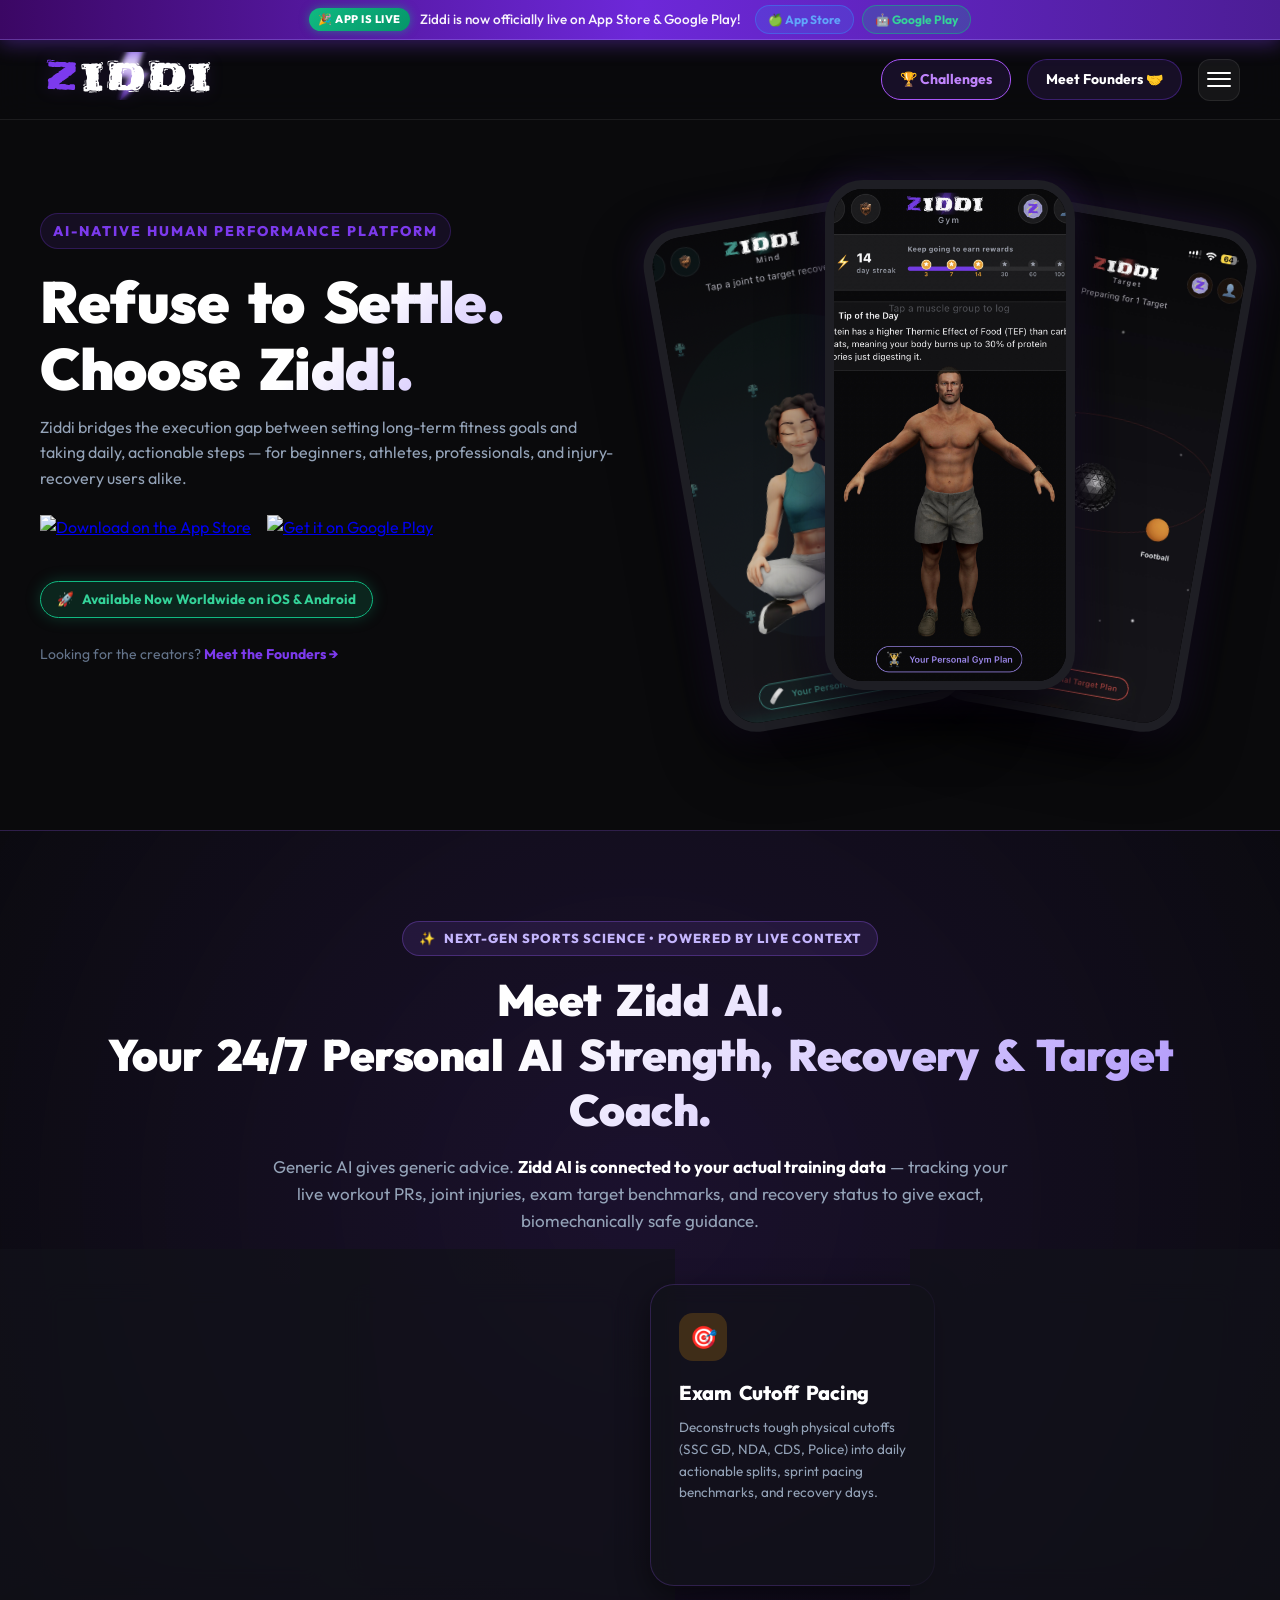
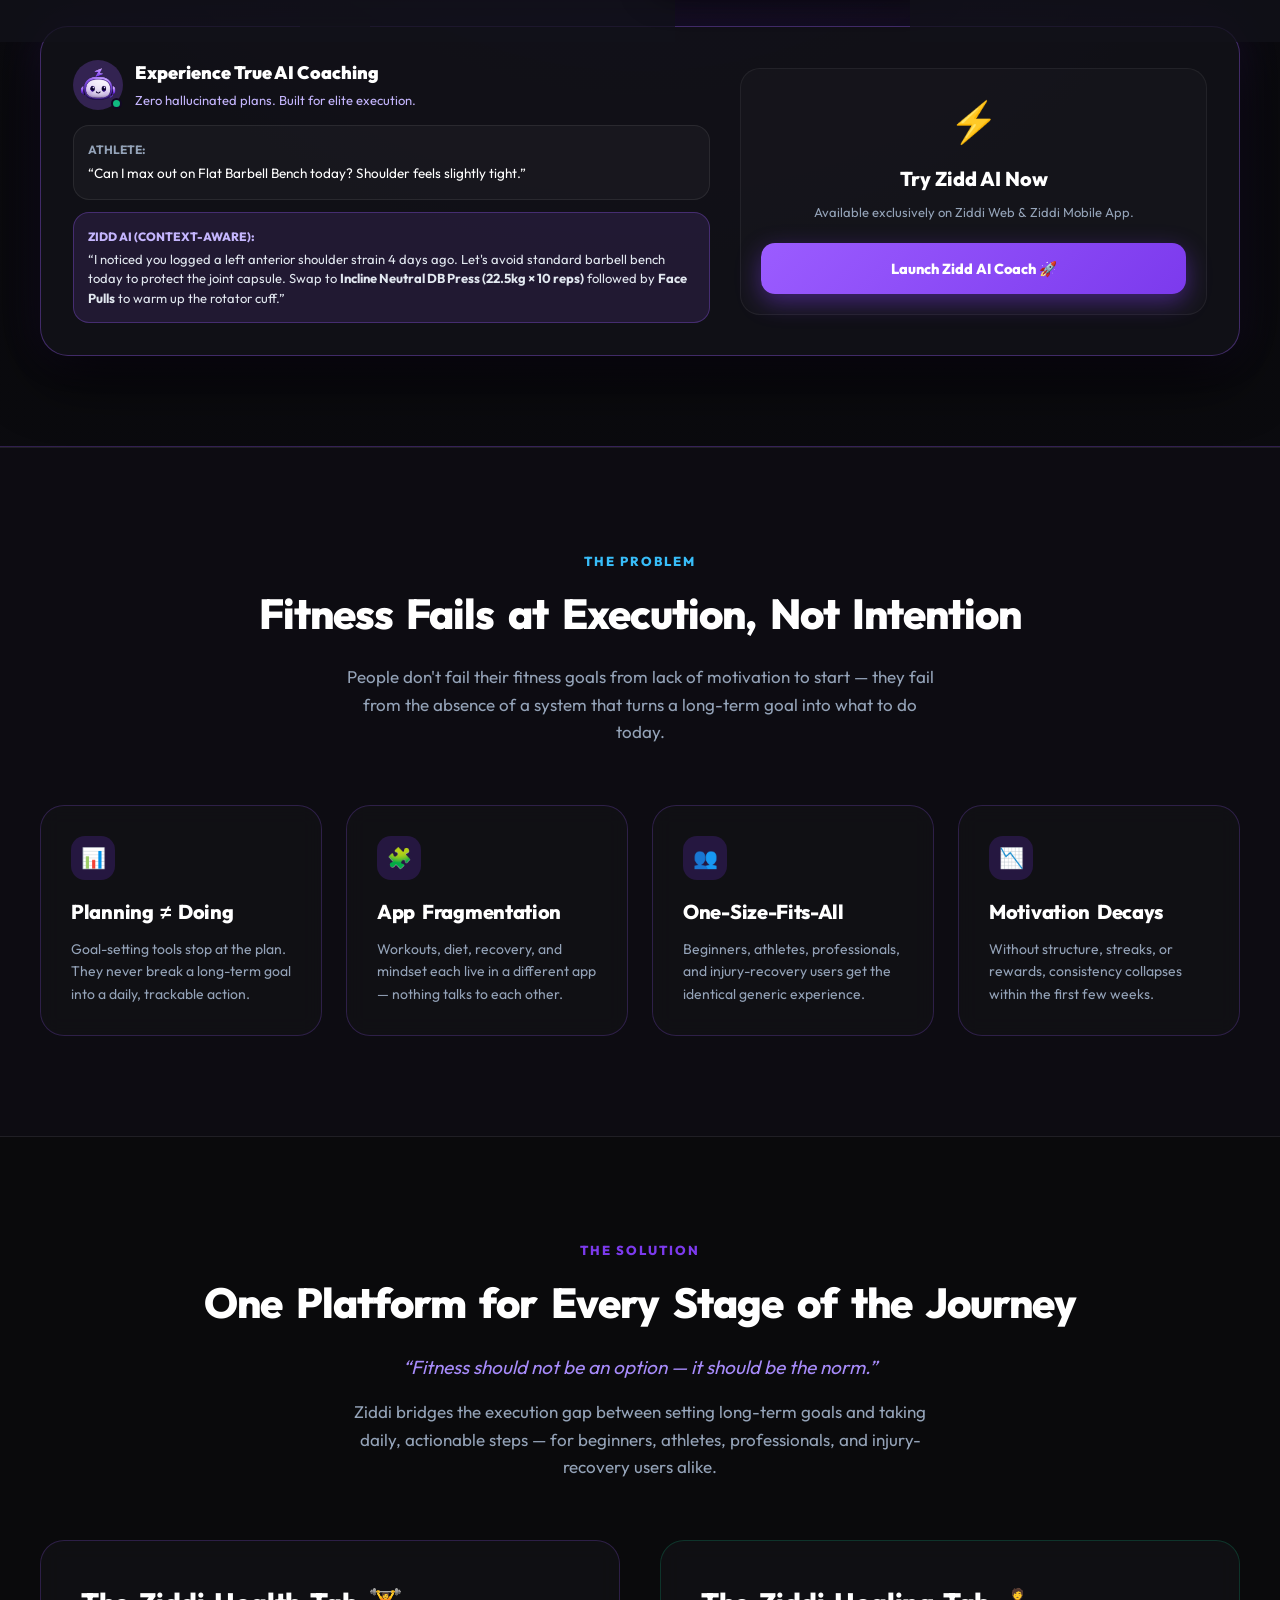
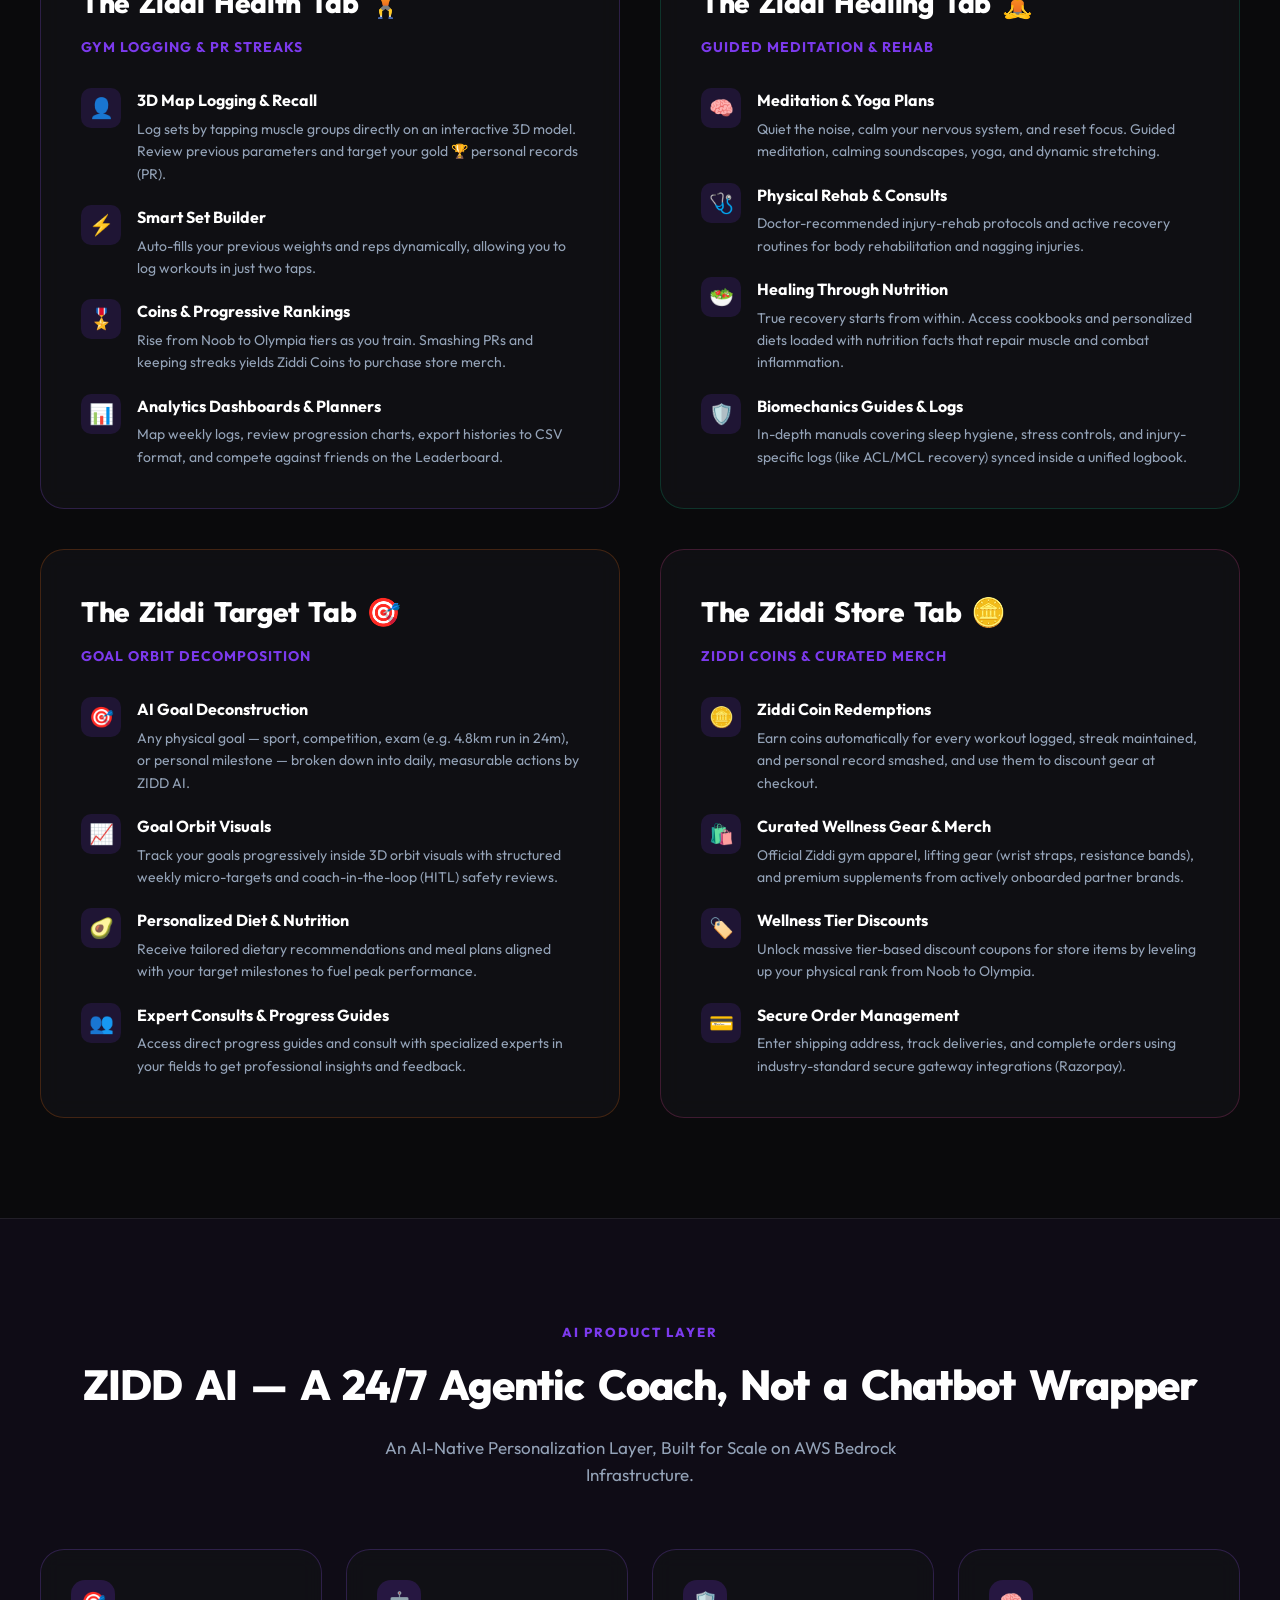
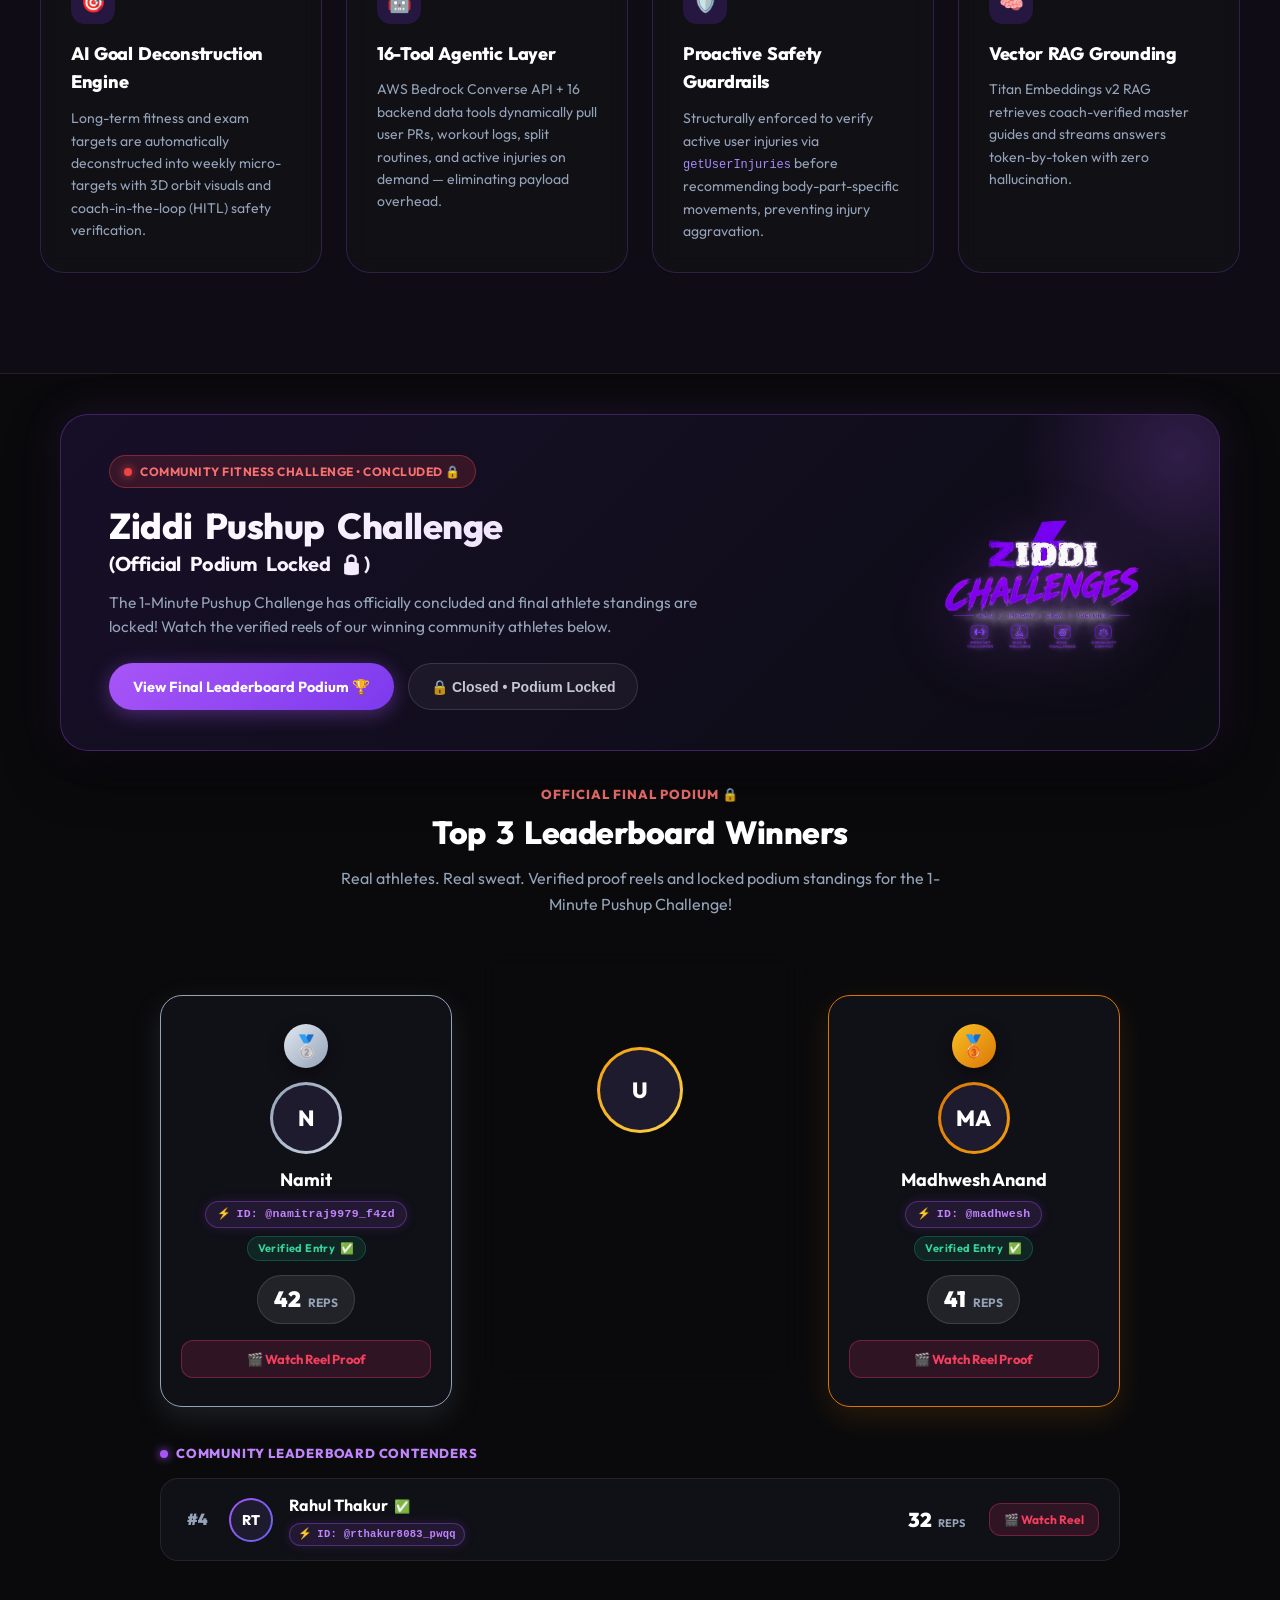
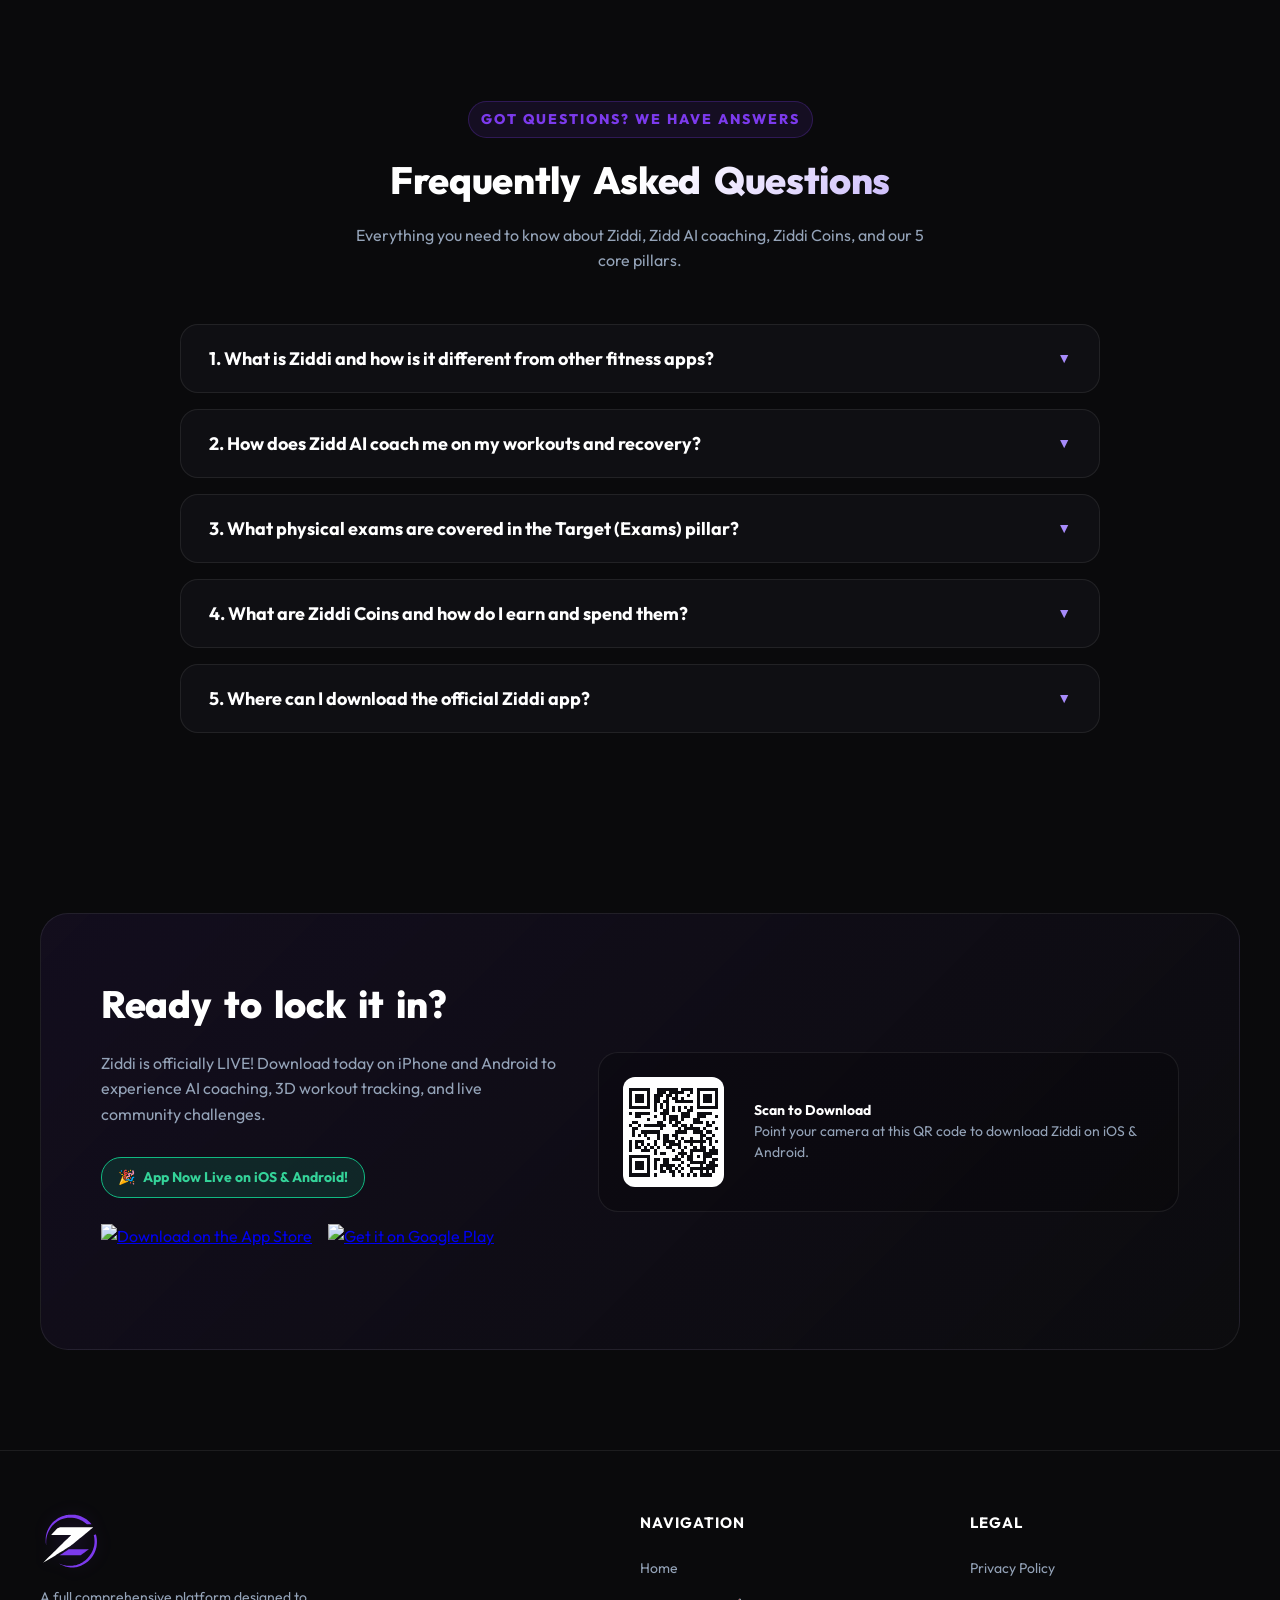
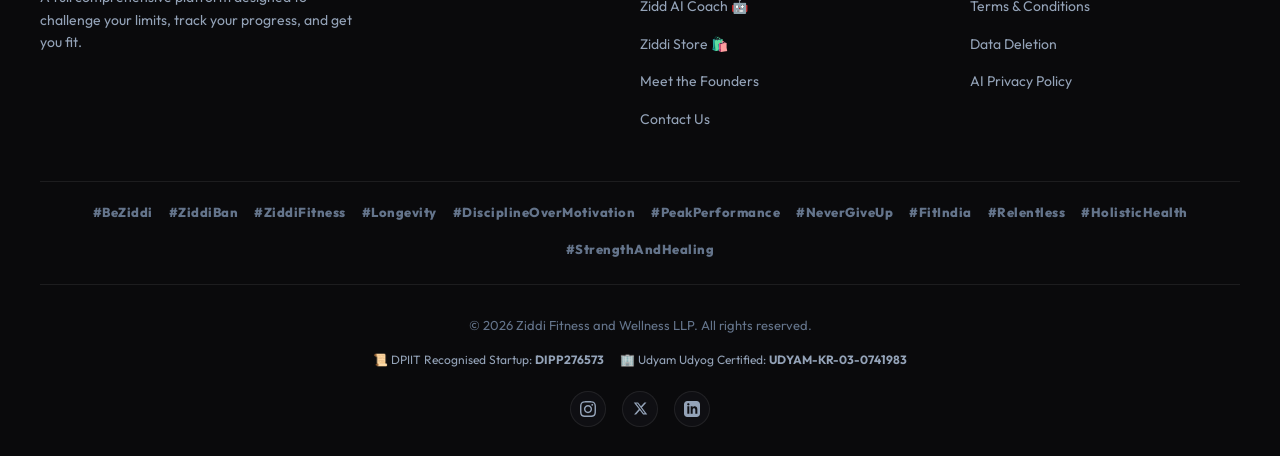
==== commit 4be7b3f0: "Fix store banner overlap, enlarge Diwali modal for desktop, automate 16 Nov 23:59 expiry, and mark p" ====
--- a/index.html
+++ b/index.html
@@ -142,12 +142,12 @@
   <link rel="icon" type="image/png" sizes="192x192" href="assets/favicon.png">
   <link rel="apple-touch-icon" sizes="180x180" href="assets/favicon.png">
   <link rel="shortcut icon" href="assets/favicon.png">
-  <link rel="stylesheet" href="/assets/style.css?v=4.7">
-  <script src="/assets/auth.js?v=4.7"></script>
-  <script src="/assets/store.js?v=4.7"></script>
-  <script src="/assets/subscription-modal.js?v=4.7"></script>
-  <script src="/assets/launch-timer.js?v=4.7"></script>
-  <script src="/assets/challenges.js?v=4.7"></script>
+  <link rel="stylesheet" href="/assets/style.css?v=4.8">
+  <script src="/assets/auth.js?v=4.8"></script>
+  <script src="/assets/store.js?v=4.8"></script>
+  <script src="/assets/subscription-modal.js?v=4.8"></script>
+  <script src="/assets/launch-timer.js?v=4.8"></script>
+  <script src="/assets/challenges.js?v=4.8"></script>
   <style>
     /* Home-specific Premium Styles */
     .hero-container {
@@ -1583,24 +1583,20 @@
 
   <!-- ── Opening Launch Announcement Modal Popup ──────────────── -->
   <div class="launch-modal-backdrop" id="launchModalBackdrop">
-    <div class="launch-modal diwali-modal" id="launchModal" role="dialog" aria-modal="true" aria-labelledby="launchModalTitle" style="
-      background: #100F1A; border: 1.5px solid rgba(245, 158, 11, 0.45); border-radius: 28px;
-      padding: 32px 26px; max-width: 520px; width: 100%; text-align: center; position: relative;
-      box-shadow: 0 25px 80px rgba(0, 0, 0, 0.95), 0 0 50px rgba(245, 158, 11, 0.25);
-      box-sizing: border-box; max-height: 92vh; overflow-y: auto;
-    ">
+    <div class="launch-modal diwali-modal" id="launchModal" role="dialog" aria-modal="true" aria-labelledby="launchModalTitle">
       <button class="launch-modal-close" id="closeLaunchModalBtn" aria-label="Close Announcement" style="
         position: absolute; top: 16px; right: 16px; background: rgba(255, 255, 255, 0.08);
-        border: 1px solid rgba(255, 255, 255, 0.15); color: #94A3B8; font-size: 22px; width: 34px; height: 34px;
+        border: 1px solid rgba(255, 255, 255, 0.15); color: #94A3B8; font-size: 22px; width: 36px; height: 36px;
         border-radius: 50%; cursor: pointer; display: flex; align-items: center; justify-content: center;
+        transition: all 0.2s ease;
       ">&times;</button>
       
       <!-- Top Pill Tag -->
-      <div style="display: flex; justify-content: center; align-items: center; gap: 8px; margin-bottom: 12px; flex-wrap: wrap;">
+      <div style="display: flex; justify-content: center; align-items: center; gap: 8px; margin-bottom: 14px; flex-wrap: wrap;">
         <div style="
           display: inline-flex; align-items: center; gap: 6px;
           background: rgba(236, 72, 153, 0.15); border: 1px solid rgba(236, 72, 153, 0.4);
-          padding: 4px 12px; border-radius: 20px; font-size: 11px; font-weight: 800;
+          padding: 5px 14px; border-radius: 20px; font-size: 11.5px; font-weight: 800;
           letter-spacing: 1px; color: #F472B6; text-transform: uppercase;
         ">
           <span>🪔</span>
@@ -1609,72 +1605,72 @@
         <div style="
           display: inline-flex; align-items: center; gap: 6px;
           background: linear-gradient(135deg, #F59E0B 0%, #D97706 100%);
-          color: #000; padding: 4px 10px; border-radius: 20px; font-size: 10.5px; font-weight: 900;
-          letter-spacing: 0.5px; text-transform: uppercase; box-shadow: 0 0 12px rgba(245, 158, 11, 0.5);
+          color: #000; padding: 5px 12px; border-radius: 20px; font-size: 11px; font-weight: 900;
+          letter-spacing: 0.5px; text-transform: uppercase; box-shadow: 0 0 14px rgba(245, 158, 11, 0.5);
         ">
-          <span>🔥 LIMITED TIME</span>
+          <span>🔥 LIMITED TIME • ENDS 16 NOV</span>
         </div>
       </div>
       
       <!-- Main Title -->
-      <h2 id="launchModalTitle" style="font-size: 28px; font-weight: 900; color: #FFF; margin: 0 0 6px 0; line-height: 1.2;">
+      <h2 id="launchModalTitle" class="diwali-modal-title" style="font-size: 28px; font-weight: 900; color: #FFF; margin: 0 0 8px 0; line-height: 1.25;">
         Diwali Sale is <span style="background: linear-gradient(135deg, #FDE68A 0%, #F59E0B 50%, #EC4899 100%); -webkit-background-clip: text; -webkit-text-fill-color: transparent;">LIVE! 🪔</span>
       </h2>
       
-      <p style="font-size: 13.5px; color: #94A3B8; margin: 0 0 18px 0; line-height: 1.5;">
+      <p style="font-size: 14.5px; color: #94A3B8; margin: 0 0 20px 0; line-height: 1.5; max-width: 620px; margin-left: auto; margin-right: auto;">
         Huge festival discounts across all gym apparel &amp; gear + extra coin redemption on every order!
       </p>
 
       <!-- App vs Web Coin Comparison Highlight Box -->
-      <div style="
+      <div class="diwali-coin-box" style="
         background: linear-gradient(135deg, rgba(245, 158, 11, 0.12) 0%, rgba(236, 72, 153, 0.15) 100%);
-        border: 1.5px solid rgba(245, 158, 11, 0.45); border-radius: 18px; padding: 14px; margin-bottom: 14px; text-align: left;
+        border: 1.5px solid rgba(245, 158, 11, 0.45); border-radius: 20px; padding: 16px; margin-bottom: 16px; text-align: left;
       ">
-        <div style="display: flex; justify-content: space-between; align-items: center; margin-bottom: 10px;">
+        <div style="display: flex; justify-content: space-between; align-items: center; margin-bottom: 12px;">
           <div style="display: flex; align-items: center; gap: 8px;">
-            <img src="assets/ziddi_coin.png" style="width: 22px; height: 22px;" alt="Ziddi Coin">
-            <strong style="color: #FBBF24; font-size: 13.5px;">Ziddi Coin Redemption Power</strong>
-          </div>
-          <span style="background: rgba(16, 185, 129, 0.2); border: 1px solid #10B981; color: #34D399; font-size: 10.5px; font-weight: 800; padding: 2px 8px; border-radius: 999px;">2X ON APP</span>
-        </div>
-
-        <div style="display: grid; grid-template-columns: 1fr 1fr; gap: 10px;">
+            <img src="assets/ziddi_coin.png" style="width: 24px; height: 24px;" alt="Ziddi Coin">
+            <strong style="color: #FBBF24; font-size: 14px; letter-spacing: 0.3px;">Ziddi Coin Redemption Power</strong>
+          </div>
+          <span style="background: rgba(16, 185, 129, 0.2); border: 1px solid #10B981; color: #34D399; font-size: 11px; font-weight: 800; padding: 3px 10px; border-radius: 999px;">2X PERK ON APP</span>
+        </div>
+
+        <div style="display: grid; grid-template-columns: 1fr 1fr; gap: 12px;">
           <!-- Web Perk -->
-          <div style="background: rgba(255,255,255,0.04); border: 1px solid rgba(255,255,255,0.08); border-radius: 12px; padding: 10px;">
-            <div style="font-size: 10.5px; font-weight: 700; color: #94A3B8; text-transform: uppercase;">🌐 Web Store</div>
-            <div style="font-size: 14.5px; font-weight: 900; color: #FFF; margin-top: 2px;">Redeem 25 ZC</div>
-            <div style="font-size: 11px; color: #EC4899; font-weight: 700;">Flat ₹25 OFF</div>
+          <div class="diwali-perk-card" style="background: rgba(255,255,255,0.04); border: 1px solid rgba(255,255,255,0.08); border-radius: 14px; padding: 12px 14px;">
+            <div style="font-size: 11px; font-weight: 700; color: #94A3B8; text-transform: uppercase;">🌐 Web Store</div>
+            <div class="diwali-perk-val" style="font-size: 16px; font-weight: 900; color: #FFF; margin-top: 3px;">Redeem 25 ZC</div>
+            <div style="font-size: 12px; color: #EC4899; font-weight: 700; margin-top: 2px;">Flat ₹25 OFF</div>
           </div>
 
           <!-- Mobile App Exclusive Perk -->
-          <div style="background: linear-gradient(135deg, rgba(236, 72, 153, 0.25) 0%, rgba(245, 158, 11, 0.2) 100%); border: 1.5px solid #F59E0B; border-radius: 12px; padding: 10px; position: relative;">
-            <div style="font-size: 10.5px; font-weight: 800; color: #FBBF24; text-transform: uppercase;">📱 App Exclusive</div>
-            <div style="font-size: 14.5px; font-weight: 900; color: #34D399; margin-top: 2px;">Redeem 50 ZC!</div>
-            <div style="font-size: 11px; color: #FDE68A; font-weight: 800;">Flat ₹50 OFF (2X Savings!)</div>
-          </div>
-        </div>
-        <div style="font-size: 11.5px; color: #CBD5E1; margin-top: 10px; line-height: 1.4; display: flex; align-items: center; gap: 6px;">
-          <span>⚡</span>
-          <span><strong>Want double discount?</strong> Use the Ziddi Mobile App to redeem 25 extra coins for ₹50 total savings!</span>
+          <div class="diwali-perk-card" style="background: linear-gradient(135deg, rgba(236, 72, 153, 0.25) 0%, rgba(245, 158, 11, 0.2) 100%); border: 1.5px solid #F59E0B; border-radius: 14px; padding: 12px 14px; position: relative;">
+            <div style="font-size: 11px; font-weight: 800; color: #FBBF24; text-transform: uppercase;">📱 App Exclusive</div>
+            <div class="diwali-perk-val" style="font-size: 16px; font-weight: 900; color: #34D399; margin-top: 3px;">Redeem 50 ZC!</div>
+            <div style="font-size: 12px; color: #FDE68A; font-weight: 800; margin-top: 2px;">Flat ₹50 OFF (2X Savings!)</div>
+          </div>
+        </div>
+        <div style="font-size: 12.5px; color: #CBD5E1; margin-top: 12px; line-height: 1.45; display: flex; align-items: center; gap: 8px;">
+          <span style="font-size: 16px;">⚡</span>
+          <span><strong>Want double discount?</strong> Use the Ziddi Mobile App to redeem 25 extra coins for ₹50 total savings on every order!</span>
         </div>
       </div>
 
       <!-- Feature Deal Badges -->
-      <div style="display: grid; grid-template-columns: 1fr 1fr; gap: 10px; margin-bottom: 12px; text-align: left;">
-        <div style="background: rgba(255,255,255,0.04); border: 1px solid rgba(255,255,255,0.08); border-radius: 14px; padding: 12px;">
-          <div style="font-size: 13px; font-weight: 800; color: #FFF; display: flex; align-items: center; gap: 6px;">
-            <span>🏷️</span> Mega Price Cuts
-          </div>
-          <div style="font-size: 11px; color: #94A3B8; margin-top: 4px; line-height: 1.35;">
+      <div style="display: grid; grid-template-columns: 1fr 1fr; gap: 12px; margin-bottom: 14px; text-align: left;">
+        <div class="diwali-deal-card" style="background: rgba(255,255,255,0.04); border: 1px solid rgba(255,255,255,0.08); border-radius: 16px; padding: 14px;">
+          <div style="font-size: 14px; font-weight: 800; color: #FFF; display: flex; align-items: center; gap: 8px;">
+            <span style="font-size: 18px;">🏷️</span> Mega Price Cuts
+          </div>
+          <div style="font-size: 12px; color: #94A3B8; margin-top: 5px; line-height: 1.4;">
             Exclusive festive slashed prices across gym wear, tees, belts &amp; gear.
           </div>
         </div>
 
-        <div style="background: rgba(255,255,255,0.04); border: 1px solid rgba(255,255,255,0.08); border-radius: 14px; padding: 12px;">
-          <div style="font-size: 13px; font-weight: 800; color: #FFF; display: flex; align-items: center; gap: 6px;">
-            <span>🎁</span> Free Goodies
-          </div>
-          <div style="font-size: 11px; color: #94A3B8; margin-top: 4px; line-height: 1.35;">
+        <div class="diwali-deal-card" style="background: rgba(255,255,255,0.04); border: 1px solid rgba(255,255,255,0.08); border-radius: 16px; padding: 14px;">
+          <div style="font-size: 14px; font-weight: 800; color: #FFF; display: flex; align-items: center; gap: 8px;">
+            <span style="font-size: 18px;">🎁</span> Free Goodies
+          </div>
+          <div style="font-size: 12px; color: #94A3B8; margin-top: 5px; line-height: 1.4;">
             Instagram festive giveaways &amp; secret discount promo codes.
           </div>
         </div>
@@ -1684,53 +1680,53 @@
       <a href="https://www.instagram.com/ziddiapp/" target="_blank" rel="noopener noreferrer" style="
         display: flex; align-items: center; justify-content: space-between;
         background: rgba(236, 72, 153, 0.08); border: 1px solid rgba(236, 72, 153, 0.25);
-        border-radius: 14px; padding: 10px 14px; margin-bottom: 16px; text-decoration: none;
+        border-radius: 16px; padding: 12px 16px; margin-bottom: 16px; text-decoration: none;
       ">
-        <div style="display: flex; align-items: center; gap: 10px;">
-          <span style="font-size: 20px;">📸</span>
+        <div style="display: flex; align-items: center; gap: 12px;">
+          <span style="font-size: 22px;">📸</span>
           <div style="text-align: left;">
-            <div style="font-size: 12px; font-weight: 800; color: #FFF;">Win Free Coupon Codes &amp; Goodies</div>
-            <div style="font-size: 11px; color: #9CA3AF;">Follow @ZiddiApp on Instagram for giveaways</div>
-          </div>
-        </div>
-        <span style="background: linear-gradient(135deg, #EC4899 0%, #E11D48 100%); color: #FFF; font-size: 11.5px; font-weight: 800; padding: 4px 12px; border-radius: 999px;">Follow &gt;</span>
+            <div style="font-size: 13px; font-weight: 800; color: #FFF;">Win Free Coupon Codes &amp; Goodies</div>
+            <div style="font-size: 11.5px; color: #9CA3AF;">Follow @ZiddiApp on Instagram for giveaways</div>
+          </div>
+        </div>
+        <span style="background: linear-gradient(135deg, #EC4899 0%, #E11D48 100%); color: #FFF; font-size: 12px; font-weight: 800; padding: 5px 14px; border-radius: 999px;">Follow &gt;</span>
       </a>
 
       <!-- Primary Action: Explore Store on Web -->
       <a href="store.html" style="
         display: block; width: 100%; background: linear-gradient(135deg, #EC4899 0%, #E11D48 100%);
-        color: #FFF; text-decoration: none; border-radius: 14px; padding: 14px; font-weight: 900;
-        font-size: 15px; box-shadow: 0 4px 25px rgba(236, 72, 153, 0.5); text-align: center; box-sizing: border-box;
-        margin-bottom: 14px; letter-spacing: 0.3px;
+        color: #FFF; text-decoration: none; border-radius: 16px; padding: 15px; font-weight: 900;
+        font-size: 16px; box-shadow: 0 4px 25px rgba(236, 72, 153, 0.5); text-align: center; box-sizing: border-box;
+        margin-bottom: 16px; letter-spacing: 0.3px;
       ">
         Explore Festive Gear on Web (₹25 Off) &gt;
       </a>
 
       <!-- App Download Bar (For Extra ₹50 Off) -->
-      <div style="padding-top: 12px; border-top: 1px solid rgba(255,255,255,0.08);">
-        <div style="font-size: 11px; font-weight: 700; color: #FBBF24; text-transform: uppercase; letter-spacing: 0.5px; margin-bottom: 8px;">
+      <div style="padding-top: 14px; border-top: 1px solid rgba(255,255,255,0.08);">
+        <div style="font-size: 11.5px; font-weight: 700; color: #FBBF24; text-transform: uppercase; letter-spacing: 0.5px; margin-bottom: 10px;">
           📲 Get 2X Coin Savings (₹50 OFF) — Download Ziddi App:
         </div>
-        <div style="display: flex; gap: 10px; justify-content: center;">
+        <div style="display: flex; gap: 12px; justify-content: center;">
           <a href="https://apps.apple.com/in/app/ziddi/id6809047218" target="_blank" rel="noopener noreferrer" style="
             flex: 1; background: rgba(37, 99, 235, 0.15); border: 1px solid #3B82F6; color: #93C5FD;
-            text-decoration: none; border-radius: 12px; padding: 9px; font-weight: 800; font-size: 12px; text-align: center;
+            text-decoration: none; border-radius: 14px; padding: 11px; font-weight: 800; font-size: 13px; text-align: center;
           ">🍏 Apple App Store</a>
           <a href="https://play.google.com/store/apps/details?id=com.ziddi.app&hl=en" target="_blank" rel="noopener noreferrer" style="
             flex: 1; background: rgba(16, 185, 129, 0.15); border: 1px solid #10B981; color: #6EE7B7;
-            text-decoration: none; border-radius: 12px; padding: 9px; font-weight: 800; font-size: 12px; text-align: center;
+            text-decoration: none; border-radius: 14px; padding: 11px; font-weight: 800; font-size: 13px; text-align: center;
           ">🤖 Google Play Store</a>
         </div>
       </div>
 
       <!-- 8-Second Auto-Dismiss Slider Progress Bar -->
-      <div class="launch-slider-wrapper" style="margin-top: 16px; padding-top: 10px; border-top: 1px solid rgba(255, 255, 255, 0.08); width: 100%;">
+      <div class="launch-slider-wrapper" style="margin-top: 18px; padding-top: 12px; border-top: 1px solid rgba(255, 255, 255, 0.08); width: 100%;">
         <div style="display: flex; justify-content: space-between; align-items: center; margin-bottom: 6px;">
-          <span style="font-size: 11px; color: #94A3B8; display: flex; align-items: center; gap: 6px;">
+          <span style="font-size: 11.5px; color: #94A3B8; display: flex; align-items: center; gap: 6px;">
             <span style="width: 7px; height: 7px; border-radius: 50%; background: #F59E0B; display: inline-block; box-shadow: 0 0 8px #F59E0B;"></span>
             Auto-closing banner in <strong id="launchSliderSecs" style="color: #FBBF24; font-weight: 800; font-variant-numeric: tabular-nums;">8s</strong>
           </span>
-          <button id="launchSliderPauseBtn" onclick="window.toggleLaunchSliderPause()" style="background: none; border: none; color: #64748B; font-size: 11px; cursor: pointer; text-decoration: underline; padding: 0;">Pause ⏸</button>
+          <button id="launchSliderPauseBtn" onclick="window.toggleLaunchSliderPause()" style="background: none; border: none; color: #64748B; font-size: 11.5px; cursor: pointer; text-decoration: underline; padding: 0;">Pause ⏸</button>
         </div>
         <div style="width: 100%; height: 5px; background: rgba(255, 255, 255, 0.08); border-radius: 999px; overflow: hidden; position: relative;">
           <div id="launchSliderTrack" style="width: 100%; height: 100%; background: linear-gradient(90deg, #F59E0B 0%, #EC4899 50%, #3B82F6 100%); border-radius: 999px; transition: width 0.05s linear; box-shadow: 0 0 10px rgba(245, 158, 11, 0.5);"></div>
@@ -1738,7 +1734,7 @@
       </div>
       
       <div class="launch-modal-dismiss-wrapper" style="margin-top: 10px;">
-        <button class="launch-dismiss-btn" id="dismissLaunchModal" style="color: #9CA3AF; font-size: 12.5px; background: none; border: none; cursor: pointer;">Continue Browsing Website →</button>
+        <button class="launch-dismiss-btn" id="dismissLaunchModal" style="color: #9CA3AF; font-size: 13px; background: none; border: none; cursor: pointer;">Continue Browsing Website →</button>
       </div>
     </div>
   </div>
--- a/assets/style.css
+++ b/assets/style.css
@@ -45,7 +45,7 @@
 }
 
 /* Header & Navigation */
-header {
+header:not(.store-header) {
   position: fixed;
   top: 0;
   left: 0;
@@ -61,6 +61,20 @@
   align-items: center;
   padding: 0 40px;
   transition: var(--transition);
+}
+
+/* Store Header In-Flow Override (Never Fixed) */
+header.store-header {
+  position: relative !important;
+  top: 0 !important;
+  left: auto !important;
+  width: 100% !important;
+  height: auto !important;
+  z-index: 10 !important;
+}
+
+body.has-top-banner .store-container {
+  padding-top: 60px !important;
 }
 
 header.scrolled {
@@ -693,9 +707,9 @@
 }
 
 /* Header offset rule - supports both class and CSS :has */
-body.has-top-banner header,
-body:has(.top-announcement-banner) header,
-header.has-banner {
+body.has-top-banner header:not(.store-header),
+body:has(.top-announcement-banner) header:not(.store-header),
+header.has-banner:not(.store-header) {
   top: 40px !important;
 }
 
@@ -752,18 +766,20 @@
   .top-announcement-banner .banner-timer .t-lbl {
     font-size: 9px !important;
   }
-  body.has-top-banner header,
-  body:has(.top-announcement-banner) header,
-  header.has-banner {
+  body.has-top-banner header:not(.store-header),
+  body:has(.top-announcement-banner) header:not(.store-header),
+  header.has-banner:not(.store-header) {
     top: 38px !important;
   }
   body.has-top-banner .hero-container,
   body.has-top-banner .challenges-page-hero,
   body.has-top-banner .founders-hero,
   body.has-top-banner .feedback-hero,
-  body.has-top-banner .legal-container,
+  body.has-top-banner .legal-container {
+    padding-top: 120px !important;
+  }
   body.has-top-banner .store-container {
-    padding-top: 120px !important;
+    padding-top: 50px !important;
   }
 }
 
@@ -922,6 +938,52 @@
 
 .launch-modal-backdrop.active .launch-modal {
   transform: translateY(0) scale(1);
+}
+
+/* Diwali Sale Modal (Responsive Desktop Enlarge) */
+.launch-modal.diwali-modal {
+  background: #100F1A !important;
+  border: 1.5px solid rgba(245, 158, 11, 0.45) !important;
+  border-radius: 28px !important;
+  box-shadow: 0 25px 80px rgba(0, 0, 0, 0.95), 0 0 60px rgba(245, 158, 11, 0.25) !important;
+  max-width: 540px;
+  width: 94%;
+  padding: 30px 22px;
+  max-height: 92vh;
+  overflow-y: auto;
+  box-sizing: border-box;
+}
+
+@media (min-width: 768px) {
+  .launch-modal.diwali-modal {
+    max-width: 740px !important;
+    padding: 42px 38px !important;
+  }
+  .launch-modal.diwali-modal .diwali-modal-title {
+    font-size: 34px !important;
+  }
+  .launch-modal.diwali-modal .diwali-coin-box {
+    padding: 20px 22px !important;
+  }
+  .launch-modal.diwali-modal .diwali-perk-card {
+    padding: 16px 18px !important;
+  }
+  .launch-modal.diwali-modal .diwali-perk-val {
+    font-size: 18px !important;
+  }
+  .launch-modal.diwali-modal .diwali-deal-card {
+    padding: 16px 18px !important;
+  }
+}
+
+@media (max-width: 600px) {
+  .launch-modal.diwali-modal {
+    padding: 24px 16px !important;
+    border-radius: 22px !important;
+  }
+  .launch-modal.diwali-modal .diwali-modal-title {
+    font-size: 24px !important;
+  }
 }
 
 .launch-modal::before {
